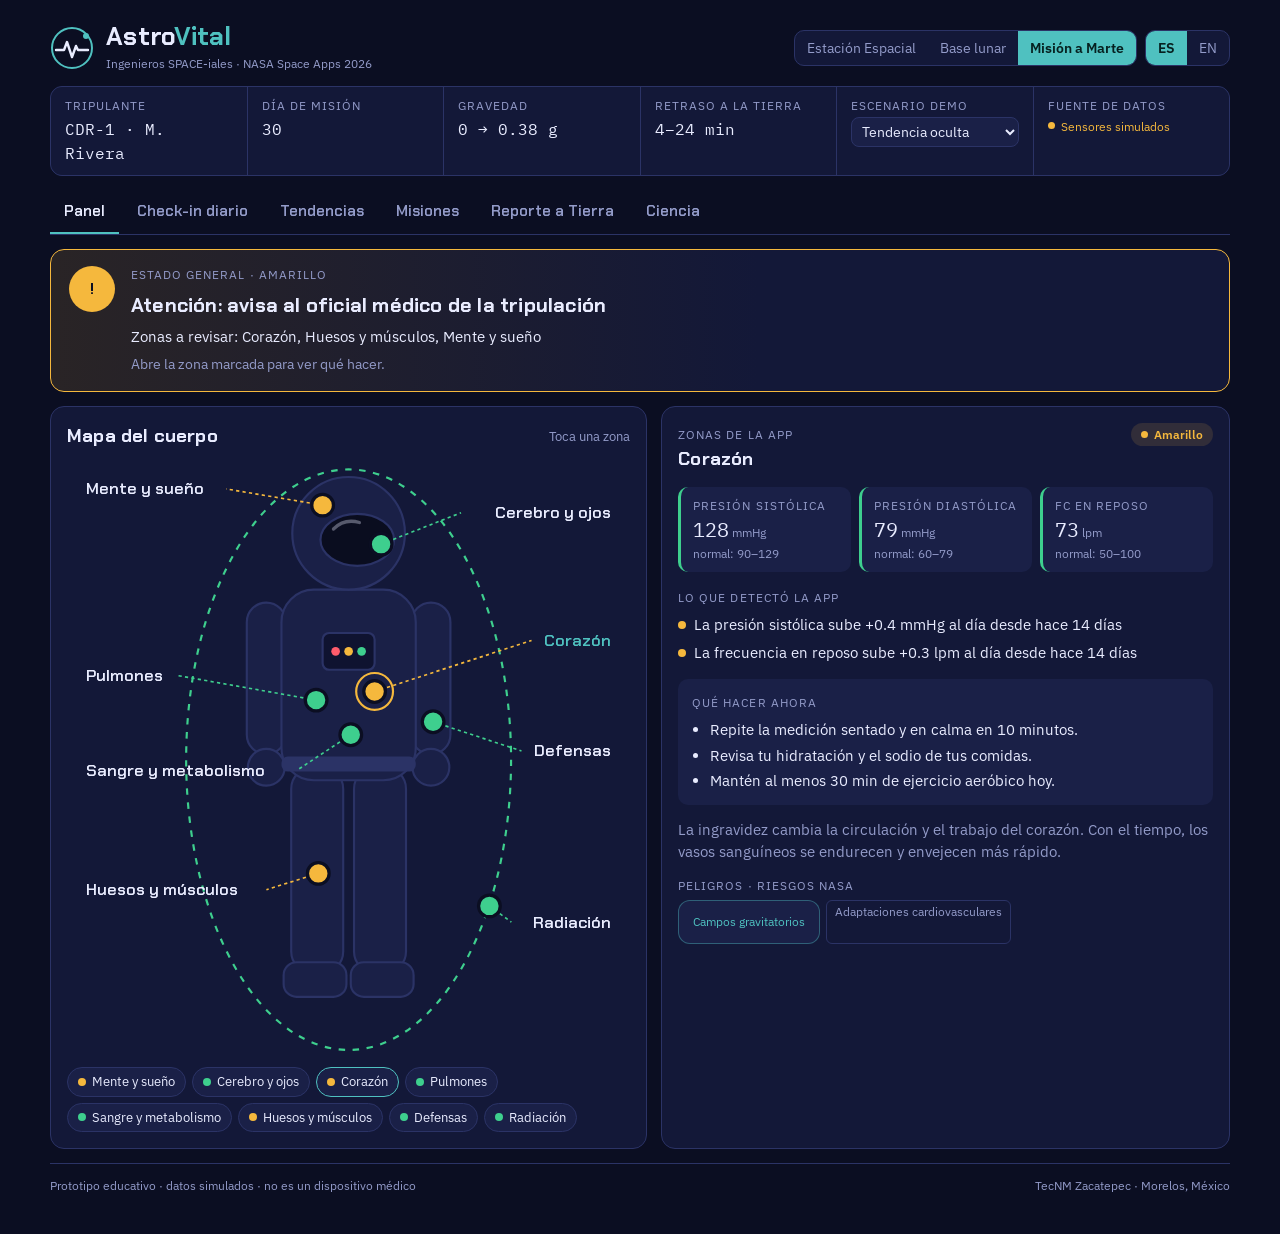
==== index.html @ 61bf7b42 "Add AstroVital app" ====
<!doctype html>
<html lang="es">
<head>
<meta charset="utf-8">
<meta name="viewport" content="width=device-width, initial-scale=1, viewport-fit=cover">
<title>AstroVital</title>
<meta name="claude:viewport-fit-sides" content="cover">
<link rel="preconnect" href="https://fonts.googleapis.com">
<link rel="preconnect" href="https://fonts.gstatic.com" crossorigin>
<link rel="stylesheet" href="https://fonts.googleapis.com/css2?family=Chakra+Petch:wght@500;600;700&family=IBM+Plex+Sans:wght@400;500;600&family=IBM+Plex+Mono:wght@400;500&display=swap">
<style>
/* Layout: a spacecraft crew-tablet console. Summary (triage) first, then body map + zone detail, tabs for deeper views. Single deliberate dark "flight display" theme in the team's navy + teal. */
:root{
  color-scheme: dark;
  --bg:#0b0e22;
  --panel:#131838;
  --panel2:#1a2047;
  --line:#2b3366;
  --fg:#e9ecff;
  --muted:#939bc9;
  --accent:#4fc1c0;
  --accent-ink:#06201f;
  --ok:#3ecf8e;
  --warn:#f5b83d;
  --bad:#ff5c6c;
  --ok-bg:rgba(62,207,142,.12);
  --warn-bg:rgba(245,184,61,.13);
  --bad-bg:rgba(255,92,108,.14);
  --f-display:"Chakra Petch", "Segoe UI", system-ui, sans-serif;
  --f-body:"IBM Plex Sans", "Segoe UI", system-ui, sans-serif;
  --f-mono:"IBM Plex Mono", ui-monospace, "Cascadia Mono", Menlo, monospace;
}
*{box-sizing:border-box}
[hidden]{display:none!important}
html,body{background:var(--bg);color:var(--fg)}
body{font-family:var(--f-body);font-size:15px;line-height:1.5;
  padding-left:max(16px, env(safe-area-inset-left, 0px));
  padding-right:max(16px, env(safe-area-inset-right, 0px));
  padding-block:16px 32px;
  background-image:radial-gradient(1px 1px at 20% 30%, rgba(233,236,255,.35) 50%, transparent 51%),
    radial-gradient(1px 1px at 70% 10%, rgba(233,236,255,.25) 50%, transparent 51%),
    radial-gradient(1px 1px at 85% 60%, rgba(233,236,255,.2) 50%, transparent 51%),
    radial-gradient(1px 1px at 40% 80%, rgba(233,236,255,.2) 50%, transparent 51%);
  background-size:340px 340px;
}
.app{max-width:1180px;margin:0 auto;display:flex;flex-direction:column;gap:14px}
h1,h2,h3{font-family:var(--f-display);text-wrap:balance;margin:0;letter-spacing:.01em}
h2{font-size:1.15rem}
h3{font-size:1rem}
p{margin:0}
button,input,select{font:inherit;color:inherit}
button{cursor:pointer}
:focus-visible{outline:2px solid var(--accent);outline-offset:2px}
.mono{font-family:var(--f-mono);font-variant-numeric:tabular-nums}
.label{font-size:.72rem;text-transform:uppercase;letter-spacing:.09em;color:var(--muted)}

/* top bar */
.top{display:flex;flex-wrap:wrap;align-items:center;justify-content:space-between;gap:12px}
.brand{display:flex;align-items:center;gap:12px;min-width:0}
.brand svg{flex:none}
.brand h1{font-size:1.6rem;line-height:1}
.brand h1 span{color:var(--accent)}
.brand .sub{font-size:.78rem;color:var(--muted);margin-top:4px}
.controls{display:flex;flex-wrap:wrap;gap:8px;align-items:center}
.seg{display:inline-flex;border:1px solid var(--line);border-radius:10px;overflow:hidden;background:var(--panel)}
.seg button{background:none;border:0;padding:7px 12px;font-size:.85rem;color:var(--muted);white-space:nowrap}
.seg button[aria-pressed="true"]{background:var(--accent);color:var(--accent-ink);font-weight:600}

/* status strip */
.strip{display:grid;grid-template-columns:repeat(auto-fit,minmax(150px,1fr));gap:1px;background:var(--line);border:1px solid var(--line);border-radius:12px;overflow:hidden}
.strip > div{background:var(--panel);padding:10px 14px;display:flex;flex-direction:column;gap:2px;min-width:0}
.strip .v{font-family:var(--f-mono);font-size:1rem;font-variant-numeric:tabular-nums}
.strip select{background:var(--panel2);border:1px solid var(--line);border-radius:8px;padding:4px 6px;font-size:.85rem;max-width:100%}
.sim{display:inline-flex;align-items:center;gap:6px;font-size:.78rem;color:var(--warn)}
.sim::before{content:"";width:7px;height:7px;border-radius:50%;background:var(--warn)}

/* tabs */
.tabs{display:flex;gap:4px;overflow-x:auto;border-bottom:1px solid var(--line);scrollbar-width:thin}
.tabs button{background:none;border:0;border-bottom:2px solid transparent;padding:10px 14px;color:var(--muted);font-family:var(--f-display);font-weight:600;font-size:.95rem;white-space:nowrap}
.tabs button[aria-selected="true"]{color:var(--fg);border-bottom-color:var(--accent)}

/* cards */
.card{background:var(--panel);border:1px solid var(--line);border-radius:14px;padding:16px;min-width:0}
.grid2{display:grid;grid-template-columns:minmax(0,1.05fr) minmax(0,1fr);gap:14px}
@media (max-width:880px){.grid2{grid-template-columns:minmax(0,1fr)}}

/* triage */
.triage{display:flex;gap:16px;align-items:flex-start;border-radius:14px;padding:16px 18px;border:1px solid var(--line);background:var(--panel)}
.triage[data-l="0"]{border-color:var(--ok);background:linear-gradient(90deg,var(--ok-bg),var(--panel) 60%)}
.triage[data-l="1"]{border-color:var(--warn);background:linear-gradient(90deg,var(--warn-bg),var(--panel) 60%)}
.triage[data-l="2"]{border-color:var(--bad);background:linear-gradient(90deg,var(--bad-bg),var(--panel) 60%)}
.lamp{flex:none;width:46px;height:46px;border-radius:50%;display:grid;place-items:center;font-family:var(--f-display);font-weight:700;color:var(--bg)}
.lamp[data-l="0"]{background:var(--ok)}
.lamp[data-l="1"]{background:var(--warn)}
.lamp[data-l="2"]{background:var(--bad);animation:pulse 1.6s ease-in-out infinite}
@keyframes pulse{50%{box-shadow:0 0 0 10px rgba(255,92,108,0)}0%{box-shadow:0 0 0 0 rgba(255,92,108,.55)}}
.triage h2{font-size:1.25rem}
.triage .body{display:flex;flex-direction:column;gap:6px;min-width:0}
.triage .delay{font-size:.88rem;color:var(--muted)}
.triage ol{margin:4px 0 0;padding-left:20px;display:flex;flex-direction:column;gap:2px}

/* status pills */
.pill{display:inline-flex;align-items:center;gap:6px;padding:2px 10px;border-radius:999px;font-size:.78rem;font-weight:600;white-space:nowrap}
.pill::before{content:"";width:7px;height:7px;border-radius:50%;background:currentColor}
.pill[data-l="0"]{color:var(--ok);background:var(--ok-bg)}
.pill[data-l="1"]{color:var(--warn);background:var(--warn-bg)}
.pill[data-l="2"]{color:var(--bad);background:var(--bad-bg)}

/* body map */
.bodymap svg{width:100%;height:auto;display:block;max-width:100%}
.fig{fill:var(--panel2);stroke:var(--line);stroke-width:2}
.visor{fill:#0a0d1f;stroke:var(--line);stroke-width:2}
.hot{cursor:pointer}
.hot .dot{stroke:var(--bg);stroke-width:3}
.hot .ring{fill:none;stroke-width:2;opacity:0}
.hot.sel .ring{opacity:1}
.hot .lead{stroke-width:1.5;stroke-dasharray:3 3}
.hot text{font-family:var(--f-display);font-size:15px;font-weight:600;fill:var(--fg)}
.hot:hover text,.hot.sel text{fill:var(--accent)}
.hot:focus{outline:none}
.hot:focus-visible .ring{opacity:1}
.aura{fill:none;stroke-width:2;stroke-dasharray:6 7}
.zone-chips{display:flex;flex-wrap:wrap;gap:6px;margin-top:10px}
.zone-chips button{display:inline-flex;align-items:center;gap:6px;background:var(--panel2);border:1px solid var(--line);border-radius:999px;padding:4px 10px;font-size:.8rem}
.zone-chips button[aria-pressed="true"]{border-color:var(--accent)}
.zone-chips i{width:8px;height:8px;border-radius:50%;display:inline-block}

/* zone detail */
.zd{display:flex;flex-direction:column;gap:14px}
.zd-head{display:flex;justify-content:space-between;gap:10px;align-items:flex-start;flex-wrap:wrap}
.vals{display:grid;grid-template-columns:repeat(auto-fit,minmax(130px,1fr));gap:8px}
.val{background:var(--panel2);border-radius:10px;padding:10px 12px;border-left:3px solid var(--line);min-width:0}
.val[data-l="0"]{border-left-color:var(--ok)}
.val[data-l="1"]{border-left-color:var(--warn)}
.val[data-l="2"]{border-left-color:var(--bad)}
.val .n{font-family:var(--f-mono);font-size:1.25rem;font-variant-numeric:tabular-nums}
.val .u{font-size:.75rem;color:var(--muted);margin-left:3px}
.val .r{font-size:.72rem;color:var(--muted)}
.findings{list-style:none;margin:0;padding:0;display:flex;flex-direction:column;gap:6px}
.findings li{display:flex;gap:8px;align-items:flex-start;font-size:.92rem}
.findings li b{flex:none;width:8px;height:8px;border-radius:50%;margin-top:7px}
.do{background:var(--panel2);border-radius:10px;padding:12px 14px}
.do ul{margin:6px 0 0;padding-left:18px;display:flex;flex-direction:column;gap:3px}
.meta{display:flex;flex-wrap:wrap;gap:6px}
.tag{font-size:.75rem;border:1px solid var(--line);border-radius:6px;padding:2px 8px;color:var(--muted)}
.tag.hz{color:var(--accent);border-color:rgba(79,193,192,.4)}
.why{color:var(--muted);font-size:.92rem}

/* check-in */
form.ci{display:flex;flex-direction:column;gap:16px}
.fgrid{display:grid;grid-template-columns:repeat(auto-fit,minmax(170px,1fr));gap:12px}
.field{display:flex;flex-direction:column;gap:4px;min-width:0}
.field label{font-size:.82rem;color:var(--muted)}
.field input{background:var(--panel2);border:1px solid var(--line);border-radius:8px;padding:9px 10px;font-family:var(--f-mono);font-size:1rem;width:100%}
.field .hint{font-size:.72rem;color:var(--muted)}
.moods{display:flex;gap:6px;flex-wrap:wrap}
.moods button{background:var(--panel2);border:1px solid var(--line);border-radius:10px;padding:6px 10px;font-size:1.3rem;line-height:1}
.moods button[aria-pressed="true"]{border-color:var(--accent);background:rgba(79,193,192,.18)}
.checks{display:flex;flex-wrap:wrap;gap:8px}
.checks label{display:inline-flex;align-items:center;gap:6px;background:var(--panel2);border:1px solid var(--line);border-radius:8px;padding:6px 10px;font-size:.88rem;cursor:pointer}
.row{display:flex;flex-wrap:wrap;gap:10px;align-items:center}
.btn{border-radius:10px;padding:10px 16px;font-weight:600;border:1px solid var(--line);background:var(--panel2)}
.btn.primary{background:var(--accent);color:var(--accent-ink);border-color:var(--accent)}
.btn.small{padding:6px 12px;font-size:.85rem}
.err{color:var(--bad);font-size:.85rem}

/* trends */
.spark-grid{display:grid;grid-template-columns:repeat(auto-fit,minmax(170px,1fr));gap:10px}
.spark{background:var(--panel2);border:1px solid var(--line);border-radius:12px;padding:10px 12px;text-align:left;display:flex;flex-direction:column;gap:4px;min-width:0}
.spark[aria-pressed="true"]{border-color:var(--accent)}
.spark .top2{display:flex;justify-content:space-between;align-items:baseline;gap:6px}
.spark .n{font-family:var(--f-mono);font-size:1.1rem}
.spark svg{width:100%;height:38px;display:block}
.spark .tr{font-size:.75rem;color:var(--muted)}
.chartwrap{overflow-x:auto}
.chartwrap svg{width:100%;min-width:520px;height:auto;display:block}
.alerts{list-style:none;padding:0;margin:0;display:flex;flex-direction:column;gap:8px}
.alerts li{background:var(--panel2);border-radius:10px;padding:10px 12px;border-left:3px solid var(--warn);font-size:.92rem}
.alerts li[data-l="2"]{border-left-color:var(--bad)}

/* missions */
.stats{display:grid;grid-template-columns:repeat(auto-fit,minmax(150px,1fr));gap:10px}
.stat{background:var(--panel2);border-radius:12px;padding:12px 14px}
.stat .n{font-family:var(--f-display);font-size:1.8rem;font-weight:700;color:var(--accent)}
.tasks{list-style:none;padding:0;margin:0;display:flex;flex-direction:column;gap:8px}
.tasks li{display:flex;gap:12px;align-items:center;background:var(--panel2);border-radius:10px;padding:10px 12px}
.tasks .chk{flex:none;width:26px;height:26px;border-radius:7px;border:2px solid var(--line);display:grid;place-items:center;background:none;color:var(--accent-ink);font-weight:700}
.tasks .chk[aria-pressed="true"]{background:var(--accent);border-color:var(--accent)}
.tasks .auto{font-size:.72rem;color:var(--muted)}
.tasks .pts{margin-left:auto;font-family:var(--f-mono);color:var(--accent);font-size:.85rem;white-space:nowrap}
.tasks .txt{min-width:0}
.badges{display:grid;grid-template-columns:repeat(auto-fit,minmax(150px,1fr));gap:10px}
.badge{border:1px solid var(--line);border-radius:12px;padding:12px;display:flex;flex-direction:column;gap:4px;opacity:.45}
.badge.on{opacity:1;border-color:var(--accent);background:rgba(79,193,192,.08)}
.badge .ic{font-family:var(--f-display);font-weight:700;font-size:1.1rem;color:var(--accent)}

/* report */
pre.report{background:var(--panel2);border:1px solid var(--line);border-radius:12px;padding:14px;white-space:pre-wrap;word-break:break-word;font-family:var(--f-mono);font-size:.85rem;line-height:1.55;margin:0;max-height:560px;overflow:auto}

/* science */
.hz-grid{display:grid;grid-template-columns:repeat(auto-fit,minmax(200px,1fr));gap:10px}
.hz{background:var(--panel2);border-radius:12px;padding:12px 14px;display:flex;flex-direction:column;gap:6px}
.hz h3{color:var(--accent)}
.refs{margin:0;padding-left:20px;display:flex;flex-direction:column;gap:6px;font-size:.9rem}
.refs a{color:var(--accent)}
.facts{display:grid;grid-template-columns:repeat(auto-fit,minmax(220px,1fr));gap:10px}
.fact{border:1px solid var(--line);border-radius:12px;padding:12px 14px}
.fact .n{font-family:var(--f-display);font-size:1.5rem;font-weight:700;color:var(--accent)}

.stack{display:flex;flex-direction:column;gap:14px}
.note{font-size:.8rem;color:var(--muted)}
footer{font-size:.78rem;color:var(--muted);border-top:1px solid var(--line);padding-top:12px;display:flex;flex-wrap:wrap;justify-content:space-between;gap:8px}
.toast{position:fixed;left:50%;transform:translateX(-50%);bottom:calc(20px + env(safe-area-inset-bottom, 0px));background:var(--accent);color:var(--accent-ink);font-weight:600;padding:10px 18px;border-radius:10px;box-shadow:0 8px 30px rgba(0,0,0,.4);z-index:20}
@media (prefers-reduced-motion: reduce){.lamp[data-l="2"]{animation:none}}
@media (max-width:520px){.brand h1{font-size:1.35rem}.triage{flex-direction:column}}
</style>

</head>
<body>
<div class="app">
  <header class="top">
    <div class="brand">
      <svg width="44" height="44" viewBox="0 0 44 44" aria-hidden="true">
        <circle cx="22" cy="22" r="20" fill="none" stroke="#4fc1c0" stroke-width="2"/>
        <path d="M6 24h8l3-8 5 15 4-11 2 4h10" fill="none" stroke="#e9ecff" stroke-width="2.4" stroke-linecap="round" stroke-linejoin="round"/>
        <circle cx="36" cy="10" r="3" fill="#4fc1c0"/>
      </svg>
      <div>
        <h1>Astro<span>Vital</span></h1>
        <div class="sub">Ingenieros SPACE-iales · NASA Space Apps 2026</div>
      </div>
    </div>
    <div class="controls">
      <div class="seg" role="group" aria-label="Mission" id="missionSeg"></div>
      <div class="seg" role="group" aria-label="Language" id="langSeg">
        <button type="button" data-lang="es">ES</button>
        <button type="button" data-lang="en">EN</button>
      </div>
    </div>
  </header>

  <section class="strip" aria-label="Mission status">
    <div><span class="label" data-i18n="crew"></span><span class="v">CDR-1 · M. Rivera</span></div>
    <div><span class="label" data-i18n="missionDay"></span><span class="v" id="sDay"></span></div>
    <div><span class="label" data-i18n="gravity"></span><span class="v" id="sGrav"></span></div>
    <div><span class="label" data-i18n="delay"></span><span class="v" id="sDelay"></span></div>
    <div><span class="label" data-i18n="scenario"></span>
      <select id="scenario" aria-label="Scenario"></select>
    </div>
    <div><span class="label" data-i18n="source"></span><span class="sim" data-i18n="simulated"></span></div>
  </section>

  <nav class="tabs" role="tablist" id="tabs"></nav>

  <main>
    <!-- PANEL -->
    <section id="v-panel" class="stack" role="tabpanel">
      <div class="triage" id="triage"></div>
      <div class="grid2">
        <div class="card bodymap">
          <div class="row" style="justify-content:space-between">
            <h2 data-i18n="bodyTitle"></h2>
            <span class="note" data-i18n="tapZone"></span>
          </div>
          <svg viewBox="0 0 520 560" role="img" aria-labelledby="figTitle" id="figure">
            <title id="figTitle">Astronaut body map</title>
            <ellipse class="aura" id="aura" cx="260" cy="285" rx="150" ry="268"/>
            <!-- figure -->
            <rect class="fig" x="166" y="140" width="36" height="140" rx="18"/>
            <rect class="fig" x="318" y="140" width="36" height="140" rx="18"/>
            <circle class="fig" cx="184" cy="292" r="17"/>
            <circle class="fig" cx="336" cy="292" r="17"/>
            <rect class="fig" x="207" y="292" width="48" height="190" rx="20"/>
            <rect class="fig" x="265" y="292" width="48" height="190" rx="20"/>
            <rect class="fig" x="200" y="472" width="58" height="32" rx="12"/>
            <rect class="fig" x="262" y="472" width="58" height="32" rx="12"/>
            <rect class="fig" x="198" y="128" width="124" height="176" rx="30"/>
            <rect x="236" y="168" width="48" height="34" rx="6" fill="#0f1330" stroke="#2b3366" stroke-width="2"/>
            <circle cx="248" cy="185" r="4" fill="#ff5c6c"/><circle cx="260" cy="185" r="4" fill="#f5b83d"/><circle cx="272" cy="185" r="4" fill="#3ecf8e"/>
            <rect x="198" y="282" width="124" height="14" rx="6" fill="#2b3366"/>
            <circle class="fig" cx="260" cy="76" r="52"/>
            <ellipse class="visor" cx="268" cy="82" rx="34" ry="24"/>
            <path d="M246 72 q10 -10 24 -6" stroke="rgba(233,236,255,.35)" stroke-width="3" fill="none" stroke-linecap="round"/>
            <g id="hots"></g>
          </svg>
          <div class="zone-chips" id="chips"></div>
        </div>
        <div class="card zd" id="zone"></div>
      </div>
    </section>

    <!-- CHECK-IN -->
    <section id="v-checkin" class="card stack" role="tabpanel" hidden>
      <div>
        <h2 data-i18n="ciTitle"></h2>
        <p class="note" data-i18n="ciSub" style="margin-top:4px"></p>
      </div>
      <form class="ci" id="ciForm" novalidate>
        <div class="row">
          <button type="button" class="btn small" id="syncBtn" data-i18n="sync"></button>
          <span class="note" data-i18n="syncNote"></span>
        </div>
        <div class="fgrid">
          <div class="field"><label for="f-sleep" data-i18n="fSleep"></label><input id="f-sleep" type="number" step="0.1" min="0" max="16" inputmode="decimal"><span class="hint">h</span></div>
          <div class="field"><label for="f-sys" data-i18n="fSys"></label><input id="f-sys" type="number" min="60" max="250" inputmode="numeric"><span class="hint">mmHg</span></div>
          <div class="field"><label for="f-dia" data-i18n="fDia"></label><input id="f-dia" type="number" min="30" max="160" inputmode="numeric"><span class="hint">mmHg</span></div>
          <div class="field"><label for="f-hr" data-i18n="fHr"></label><input id="f-hr" type="number" min="25" max="220" inputmode="numeric"><span class="hint" data-i18n="bpm"></span></div>
          <div class="field"><label for="f-glu" data-i18n="fGlu"></label><input id="f-glu" type="number" min="20" max="600" inputmode="numeric"><span class="hint">mg/dL</span></div>
          <div class="field"><label for="f-temp" data-i18n="fTemp"></label><input id="f-temp" type="number" step="0.1" min="33" max="43" inputmode="decimal"><span class="hint">°C</span></div>
          <div class="field"><label for="f-spo2" data-i18n="fSpo2"></label><input id="f-spo2" type="number" min="50" max="100" inputmode="numeric"><span class="hint">%</span></div>
          <div class="field"><label for="f-ex" data-i18n="fEx"></label><input id="f-ex" type="number" min="0" max="400" inputmode="numeric"><span class="hint">min</span></div>
        </div>
        <div class="field">
          <span class="label" data-i18n="fMood"></span>
          <div class="moods" id="moods"></div>
        </div>
        <div class="field">
          <span class="label" data-i18n="fSym"></span>
          <div class="checks" id="syms"></div>
        </div>
        <div class="row">
          <button type="submit" class="btn primary" data-i18n="save"></button>
          <span class="err" id="ciErr" role="alert"></span>
        </div>
      </form>
    </section>

    <!-- TRENDS -->
    <section id="v-trends" class="stack" role="tabpanel" hidden>
      <div class="card stack">
        <div>
          <h2 data-i18n="trTitle"></h2>
          <p class="note" data-i18n="trSub" style="margin-top:4px"></p>
        </div>
        <ul class="alerts" id="trAlerts"></ul>
      </div>
      <div class="spark-grid" id="sparks"></div>
      <div class="card stack">
        <div class="row" style="justify-content:space-between">
          <h3 id="chartTitle"></h3>
          <span class="note" data-i18n="band"></span>
        </div>
        <div class="chartwrap"><svg id="chart" viewBox="0 0 760 300" role="img" aria-label="Trend chart"></svg></div>
      </div>
    </section>

    <!-- MISSIONS -->
    <section id="v-missions" class="stack" role="tabpanel" hidden>
      <div class="stats" id="gStats"></div>
      <div class="card stack">
        <h2 data-i18n="todayMissions"></h2>
        <ul class="tasks" id="tasks"></ul>
      </div>
      <div class="card stack">
        <h2 data-i18n="badgesTitle"></h2>
        <div class="badges" id="badges"></div>
      </div>
    </section>

    <!-- REPORT -->
    <section id="v-report" class="card stack" role="tabpanel" hidden>
      <div class="row" style="justify-content:space-between">
        <div>
          <h2 data-i18n="repTitle"></h2>
          <p class="note" data-i18n="repSub" style="margin-top:4px"></p>
        </div>
        <button type="button" class="btn primary small" id="copyBtn" data-i18n="copy"></button>
      </div>
      <pre class="report" id="report" tabindex="0"></pre>
    </section>

    <!-- SCIENCE -->
    <section id="v-science" class="stack" role="tabpanel" hidden>
      <div class="card stack">
        <h2 data-i18n="sciTitle"></h2>
        <p class="why" data-i18n="sciSub"></p>
        <div class="hz-grid" id="hzGrid"></div>
      </div>
      <div class="card stack">
        <h2 data-i18n="factsTitle"></h2>
        <div class="facts" id="facts"></div>
      </div>
      <div class="card stack">
        <h2 data-i18n="refsTitle"></h2>
        <ol class="refs" id="refs"></ol>
        <p class="note" data-i18n="disclaimer"></p>
      </div>
    </section>
  </main>

  <footer>
    <span data-i18n="footer"></span>
    <span>TecNM Zacatepec · Morelos, México</span>
  </footer>
</div>
<div class="toast" id="toast" hidden></div>

<script>
(function(){
"use strict";

/* ---------- i18n ---------- */
const T = {
  crew:{es:"Tripulante",en:"Crew member"},
  missionDay:{es:"Día de misión",en:"Mission day"},
  gravity:{es:"Gravedad",en:"Gravity"},
  delay:{es:"Retraso a la Tierra",en:"Delay to Earth"},
  scenario:{es:"Escenario demo",en:"Demo scenario"},
  source:{es:"Fuente de datos",en:"Data source"},
  simulated:{es:"Sensores simulados",en:"Simulated sensors"},
  tPanel:{es:"Panel",en:"Overview"},
  tCheckin:{es:"Check-in diario",en:"Daily check-in"},
  tTrends:{es:"Tendencias",en:"Trends"},
  tMissions:{es:"Misiones",en:"Missions"},
  tReport:{es:"Reporte a Tierra",en:"Earth report"},
  tScience:{es:"Ciencia",en:"Science"},
  bodyTitle:{es:"Mapa del cuerpo",en:"Body map"},
  tapZone:{es:"Toca una zona",en:"Tap a zone"},
  ciTitle:{es:"Check-in diario (1 minuto)",en:"Daily check-in (1 minute)"},
  ciSub:{es:"Las mediciones siguen el conjunto fijo de las Medidas Estándar de la NASA: siempre las mismas, cada día, para poder comparar.",en:"Measurements follow a fixed set, like NASA's Standard Measures: the same ones every day so they can be compared."},
  sync:{es:"Sincronizar pulsera (simulada)",en:"Sync wearable (simulated)"},
  syncNote:{es:"Llena los datos de sensores como lo haría una pulsera tipo ARCHeR.",en:"Fills sensor data the way an ARCHeR-style wristband would."},
  fSleep:{es:"Horas de sueño",en:"Hours of sleep"},
  fSys:{es:"Presión sistólica",en:"Systolic pressure"},
  fDia:{es:"Presión diastólica",en:"Diastolic pressure"},
  fHr:{es:"Frecuencia cardiaca en reposo",en:"Resting heart rate"},
  fGlu:{es:"Glucosa en sangre",en:"Blood glucose"},
  fTemp:{es:"Temperatura corporal",en:"Body temperature"},
  fSpo2:{es:"Oxígeno en sangre (SpO₂)",en:"Blood oxygen (SpO₂)"},
  fEx:{es:"Ejercicio de hoy",en:"Exercise today"},
  fMood:{es:"¿Cómo te sientes hoy?",en:"How do you feel today?"},
  fSym:{es:"Síntomas (marca los que tengas)",en:"Symptoms (check any you have)"},
  bpm:{es:"lpm",en:"bpm"},
  save:{es:"Guardar y evaluar",en:"Save and assess"},
  saved:{es:"Check-in guardado y evaluado",en:"Check-in saved and assessed"},
  missing:{es:"Completa todos los campos y elige cómo te sientes.",en:"Fill in every field and choose how you feel."},
  outOfRange:{es:"Revisa este valor, está fuera de lo posible: ",en:"Check this value, it is outside the possible range: "},
  trTitle:{es:"Alertas tempranas",en:"Early warnings"},
  trSub:{es:"La app busca cambios lentos en los últimos 7 a 14 días, antes de que un valor salga de rango.",en:"The app looks for slow changes over the last 7–14 days, before a value leaves its range."},
  noTrends:{es:"Sin tendencias preocupantes en este momento.",en:"No concerning trends right now."},
  band:{es:"Franja = rango normal",en:"Band = normal range"},
  todayMissions:{es:"Misiones de salud de hoy",en:"Today's health missions"},
  badgesTitle:{es:"Insignias",en:"Badges"},
  points:{es:"Puntos",en:"Points"},
  streak:{es:"Racha de check-ins",en:"Check-in streak"},
  days:{es:"días",en:"days"},
  greenZones:{es:"Zonas en verde",en:"Zones in green"},
  level:{es:"Nivel",en:"Level"},
  auto:{es:"Se completa con tus datos",en:"Completes from your data"},
  repTitle:{es:"Reporte para cirujanos de vuelo",en:"Flight surgeon report"},
  repSub:{es:"Listo para enviar. Resume el estado, los hallazgos y lo que ya se hizo a bordo.",en:"Ready to send. Summarizes status, findings and what was already done on board."},
  copy:{es:"Copiar reporte",en:"Copy report"},
  copied:{es:"Reporte copiado",en:"Report copied"},
  copyFail:{es:"Selecciona el texto y cópialo manualmente",en:"Select the text and copy it manually"},
  sciTitle:{es:"Los 5 peligros de la NASA y cómo los vigila la app",en:"NASA's 5 hazards and how the app watches them"},
  sciSub:{es:"El Programa de Investigación Humana (HRP) de la NASA agrupa todos los riesgos del vuelo espacial en cinco peligros. Cada zona del cuerpo de la app está conectada a uno o más de ellos.",en:"NASA's Human Research Program (HRP) groups every spaceflight risk into five hazards. Each body zone in the app connects to one or more of them."},
  factsTitle:{es:"Datos que usa la app",en:"Data the app uses"},
  refsTitle:{es:"Referencias",en:"References"},
  disclaimer:{es:"Prototipo para un hackatón. Los datos son simulados y los rangos vienen de guías clínicas generales para adultos; no es un dispositivo médico.",en:"Hackathon prototype. Data is simulated and ranges come from general adult clinical guidelines; this is not a medical device."},
  footer:{es:"Prototipo educativo · datos simulados · no es un dispositivo médico",en:"Educational prototype · simulated data · not a medical device"},
  hazardsLbl:{es:"Peligros",en:"Hazards"},
  risksLbl:{es:"Riesgos NASA",en:"NASA risks"},
  whatToDo:{es:"Qué hacer ahora",en:"What to do now"},
  findingsLbl:{es:"Lo que detectó la app",en:"What the app found"},
  allGood:{es:"Todo dentro de rango y sin tendencias raras.",en:"Everything in range with no unusual trends."},
  watch:{es:"Vigila",en:"Watch"},
  normal:{es:"normal",en:"normal"},
  last14:{es:"últimos 14 días",en:"last 14 days"},
  perDay:{es:"/día",en:"/day"},
  zonesLbl:{es:"Zonas de la app",en:"App zones"}
};
const L3 = [
  {es:"Verde",en:"Green"},{es:"Amarillo",en:"Yellow"},{es:"Rojo",en:"Red"}
];

/* ---------- state ---------- */
const S = {lang:"es", mission:"mars", scenario:"hidden", tab:"panel", zone:"heart", chart:"sys", days:[], done:{}, mood:null};
function load(){
  try{
    const raw = localStorage.getItem("astrovital-v1");
    if(raw){ const o = JSON.parse(raw); ["lang","mission","scenario","done"].forEach(k=>{ if(o[k]!==undefined) S[k]=o[k]; }); }
  }catch(e){}
}
function save(){
  try{ localStorage.setItem("astrovital-v1", JSON.stringify({lang:S.lang,mission:S.mission,scenario:S.scenario,done:S.done})); }catch(e){}
}
const tr = o => (o && typeof o === "object") ? (o[S.lang] ?? o.es) : o;
const t = k => tr(T[k]) || k;
const $ = id => document.getElementById(id);
const esc = s => String(s).replace(/[&<>"]/g, c=>({"&":"&amp;","<":"&lt;",">":"&gt;",'"':"&quot;"}[c]));

/* ---------- missions ---------- */
const MISSIONS = {
  iss:{name:{es:"Estación Espacial",en:"Space Station"}, grav:"≈0 g", dose:0.5, delay:{es:"< 1 s",en:"< 1 s"}, delayMin:0, projDays:180, projDose:90,
       comm:{es:"Los cirujanos de vuelo responden casi en tiempo real.",en:"Flight surgeons can answer almost in real time."}},
  moon:{name:{es:"Base lunar",en:"Lunar base"}, grav:"0.17 g", dose:1.37, delay:{es:"≈ 1.3 s",en:"≈ 1.3 s"}, delayMin:0.02, projDays:180, projDose:247,
       comm:{es:"Retraso de unos 1.3 s por tramo: la consulta con la Tierra es casi inmediata.",en:"About 1.3 s per leg: consulting Earth is nearly immediate."}},
  mars:{name:{es:"Misión a Marte",en:"Mars mission"}, grav:"0 → 0.38 g", dose:1.84, delay:{es:"4–24 min",en:"4–24 min"}, delayMin:12, projDays:900, projDose:1008,
       comm:{es:"Cada mensaje tarda entre 4 y 24 minutos en llegar. Hoy, una pregunta y su respuesta tardan unos 24 min: sigue los pasos de autonomía mientras tanto.",en:"Each message takes 4–24 minutes to arrive. Today a question and its answer take about 24 min: follow the autonomy steps meanwhile."}}
};
const CAREER_LIMIT = 600; // mSv, NASA career standard

/* ---------- indicators ---------- */
const IND = {
  sleep:{n:{es:"Sueño",en:"Sleep"}, u:"h", band:[7,9], dec:1, ev:v=> v>=7?0 : v>=6?1 : 2, lo:3, hi:10},
  mood:{n:{es:"Ánimo",en:"Mood"}, u:"/5", band:[4,5], dec:0, ev:v=> v>=4?0 : v>=3?1 : 2, lo:1, hi:5},
  sys:{n:{es:"Presión sistólica",en:"Systolic BP"}, u:"mmHg", band:[90,129], dec:0, ev:v=> (v>=140||v<85)?2 : (v>=130||v<90)?1 : 0, lo:80, hi:170},
  dia:{n:{es:"Presión diastólica",en:"Diastolic BP"}, u:"mmHg", band:[60,79], dec:0, ev:v=> (v>=90||v<50)?2 : (v>=80||v<60)?1 : 0, lo:45, hi:110},
  hr:{n:{es:"FC en reposo",en:"Resting HR"}, u:{es:"lpm",en:"bpm"}, band:[50,100], dec:0, ev:v=> (v>120||v<40)?2 : (v>100||v<50)?1 : 0, lo:40, hi:130},
  glu:{n:{es:"Glucosa",en:"Glucose"}, u:"mg/dL", band:[70,99], dec:0, ev:v=> (v>=126||v<54)?2 : (v>=100||v<70)?1 : 0, lo:50, hi:160},
  temp:{n:{es:"Temperatura",en:"Temperature"}, u:"°C", band:[36.1,37.4], dec:1, ev:v=> (v>=38||v<35.5)?2 : (v>=37.5||v<36.1)?1 : 0, lo:35.5, hi:39},
  spo2:{n:{es:"Oxígeno (SpO₂)",en:"Oxygen (SpO₂)"}, u:"%", band:[95,100], dec:0, ev:v=> v<92?2 : v<95?1 : 0, lo:85, hi:100},
  ex:{n:{es:"Ejercicio",en:"Exercise"}, u:"min", band:[90,150], dec:0, ev:v=> v>=90?0 : v>=45?1 : 2, lo:0, hi:160}
};
const CHART_KEYS = ["sys","hr","sleep","mood","glu","temp","spo2","ex"];
const SYMS = {
  head:{es:"Dolor de cabeza",en:"Headache"},
  vision:{es:"Visión borrosa",en:"Blurred vision"},
  dizzy:{es:"Mareo",en:"Dizziness"},
  nausea:{es:"Náuseas",en:"Nausea"},
  rash:{es:"Erupción en la piel",en:"Skin rash"},
  chest:{es:"Dolor de pecho",en:"Chest pain"}
};
const fmt = (k,v) => v==null ? "–" : Number(v).toFixed(IND[k].dec);
const unit = k => tr(IND[k].u);

/* ---------- simulated data ---------- */
function rng(seed){ return function(){ seed|=0; seed=seed+0x6D2B79F5|0; let x=Math.imul(seed^seed>>>15,1|seed); x=x+Math.imul(x^x>>>7,61|x)^x; return ((x^x>>>14)>>>0)/4294967296; }; }
function genDays(scenario){
  const r = rng(scenario==="steady"?7:scenario==="hidden"?42:99);
  const n = (s)=> (r()+r()+r()-1.5)*s*1.15;
  const out = [];
  const N = 30;
  for(let d=1; d<=N; d++){
    const p = d/N, late = Math.max(0,(d-20)/10);
    const drift = scenario==="steady" ? 0 : 1;
    let rec = {
      day:d,
      sleep: +((scenario==="steady"?7.8:7.6) - 1.3*late*drift + n(0.35)).toFixed(1),
      mood: Math.max(1,Math.min(5, Math.round(4.4 - 1.4*late*drift + n(0.35)))),
      sys: Math.round(113 + 15*p*drift + n(3)),
      dia: Math.round(72 + 6*p*drift + n(2)),
      hr: Math.round(62 + 11*p*drift + n(2)),
      glu: Math.round(88 + 5*p*drift + n(4)),
      temp: +(36.6 + n(0.15)).toFixed(1),
      spo2: Math.min(100, Math.round(98 + n(0.7))),
      ex: Math.max(0, Math.round(108 - 58*late*drift + n(8))),
      sym:{}, solar:false, src:"sim"
    };
    if(scenario==="emergency" && d===N){
      Object.assign(rec,{sys:154,dia:97,hr:114,temp:38.4,spo2:91,sleep:4.6,mood:2,glu:131,sym:{head:true,vision:true,nausea:true},solar:true});
    }
    out.push(rec);
  }
  return out;
}

/* ---------- analysis helpers ---------- */
const last = () => S.days[S.days.length-1];
const series = (k,n) => S.days.slice(-n).map(d=>d[k]);
const avg = a => a.reduce((s,x)=>s+x,0)/a.length;
function slope(a){ const n=a.length; if(n<3) return 0; const xm=(n-1)/2, ym=avg(a); let num=0,den=0; a.forEach((y,i)=>{num+=(i-xm)*(y-ym); den+=(i-xm)*(i-xm);}); return num/den; }
function cumDose(){ const m=MISSIONS[S.mission]; return S.days.reduce((s,d)=>s+m.dose+(d.solar?45:0),0); }
function boneLoss(){ // illustrative: up to 1.5%/month without countermeasures (CSA); exercise reduces it up to 70%
  return S.days.reduce((s,d)=> s + (1.5/30)*(1 - 0.7*Math.min(d.ex,120)/120), 0);
}
const L = (es,en) => S.lang==="en"?en:es;
const sgn = v => (v>0?"+":"")+v.toFixed(1);

/* ---------- zones ---------- */
const HZ = {
  rad:{es:"Radiación espacial",en:"Space radiation"},
  iso:{es:"Aislamiento y confinamiento",en:"Isolation and confinement"},
  dist:{es:"Distancia a la Tierra",en:"Distance from Earth"},
  grav:{es:"Campos gravitatorios",en:"Gravity fields"},
  env:{es:"Entornos hostiles/cerrados",en:"Hostile/closed environments"}
};
const ZONES = [
  {id:"mind", n:{es:"Mente y sueño",en:"Mind & sleep"}, hz:["iso","dist"], inds:["sleep","mood"],
   risks:{es:["Cambios de conducta y trastornos psiquiátricos","Sueño insuficiente y horarios irregulares"],en:["Behavioral conditions and psychiatric disorders","Sleep loss and circadian misalignment"]},
   why:{es:"El encierro, el aislamiento y la distancia a la Tierra afectan el ánimo y el sueño. Dormir poco varios días seguidos baja la concentración en tareas críticas.",en:"Confinement, isolation and distance from Earth affect mood and sleep. Several short nights in a row reduce focus on critical tasks."},
   act:[{es:["Mantén tu horario de sueño fijo.","Haz tu check-in mañana a la misma hora."],en:["Keep a fixed sleep schedule.","Do tomorrow's check-in at the same time."]},
        {es:["Apaga pantallas 30 min antes de dormir y usa la iluminación de noche del módulo.","Pasa 10 min en el huerto a bordo: cuidar plantas reduce la sensación de encierro (estudio de jardinería espacial).","Agenda una llamada privada con tu familia."],en:["Turn off screens 30 min before sleep and use the module's night lighting.","Spend 10 min at the on-board garden: tending plants eases the feeling of confinement (space gardening study).","Schedule a private call with family."]},
        {es:["Habla hoy con el oficial médico de la tripulación.","Solicita una sesión privada con el equipo de apoyo psicológico en la Tierra.","Reduce tareas críticas hasta recuperar el sueño."],en:["Talk to the Crew Medical Officer today.","Request a private session with the behavioral-health team on Earth.","Reduce critical tasks until sleep recovers."]}]},
  {id:"brain", n:{es:"Cerebro y ojos",en:"Brain & eyes"}, hz:["grav"], inds:[],
   risks:{es:["Síndrome neuro-ocular asociado al vuelo espacial (SANS)","Alteración de la función sensoriomotora"],en:["Spaceflight Associated Neuro-ocular Syndrome (SANS)","Altered sensorimotor function"]},
   why:{es:"Sin gravedad, los líquidos del cuerpo suben a la cabeza y pueden cambiar la forma del ojo. Además, el oído interno se confunde y aparecen mareos.",en:"Without gravity, body fluids shift toward the head and can change the shape of the eye. The inner ear also gets confused, causing dizziness."},
   act:[{es:["Sin síntomas. Continúa tus revisiones de visión programadas."],en:["No symptoms. Keep your scheduled vision checks."]},
        {es:["Haz la prueba de visión de cerca y lejos y anota el resultado.","Evita movimientos bruscos de cabeza durante una hora.","Si la visión borrosa sigue mañana, pide un ultrasonido ocular guiado."],en:["Run the near/far vision test and log the result.","Avoid sudden head movements for an hour.","If blurred vision continues tomorrow, request a guided eye ultrasound."]},
        {es:["Detén tareas que exijan visión fina o pilotaje.","Avisa al oficial médico y envía el reporte a los cirujanos de vuelo.","Repite la prueba de visión en 1 hora."],en:["Stop tasks that need fine vision or piloting.","Notify the Crew Medical Officer and send the report to flight surgeons.","Repeat the vision test in 1 hour."]}]},
  {id:"heart", n:{es:"Corazón",en:"Heart"}, hz:["grav"], inds:["sys","dia","hr"],
   risks:{es:["Adaptaciones cardiovasculares"],en:["Cardiovascular adaptations"]},
   why:{es:"La ingravidez cambia la circulación y el trabajo del corazón. Con el tiempo, los vasos sanguíneos se endurecen y envejecen más rápido.",en:"Weightlessness changes circulation and how the heart works. Over time, blood vessels stiffen and age faster."},
   act:[{es:["Sigue con tu ejercicio aeróbico diario."],en:["Keep up your daily aerobic exercise."]},
        {es:["Repite la medición sentado y en calma en 10 minutos.","Revisa tu hidratación y el sodio de tus comidas.","Mantén al menos 30 min de ejercicio aeróbico hoy."],en:["Repeat the reading seated and calm in 10 minutes.","Check hydration and the sodium in your meals.","Do at least 30 min of aerobic exercise today."]},
        {es:["Detén la actividad física y siéntate.","Repite la medición en 5 minutos.","Si hay dolor de pecho o falta de aire, activa el protocolo médico de emergencia con el oficial médico."],en:["Stop physical activity and sit down.","Repeat the reading in 5 minutes.","If there is chest pain or shortness of breath, start the emergency medical protocol with the Crew Medical Officer."]}]},
  {id:"lungs", n:{es:"Pulmones",en:"Lungs"}, hz:["env"], inds:["spo2"],
   risks:{es:["Hipoxia"],en:["Hypoxia"]},
   why:{es:"En futuras misiones la cabina podría tener menos presión para facilitar las caminatas espaciales, y eso aumenta el riesgo de hipoxia leve: poco oxígeno en los tejidos.",en:"Future cabins may use lower pressure to make spacewalks easier, which raises the risk of mild hypoxia: low oxygen in body tissues."},
   act:[{es:["Oxigenación normal."],en:["Normal oxygenation."]},
        {es:["Respira lento y profundo 2 minutos y vuelve a medir.","Revisa la lectura de oxígeno y CO₂ del módulo."],en:["Breathe slowly and deeply for 2 minutes and measure again.","Check the module's oxygen and CO₂ readings."]},
        {es:["Suspende cualquier caminata espacial.","Pide a la tripulación revisar el soporte vital del módulo.","Usa oxígeno suplementario según el protocolo y avisa a la Tierra."],en:["Cancel any spacewalk.","Ask the crew to check the module's life support.","Use supplemental oxygen per protocol and notify Earth."]}]},
  {id:"blood", n:{es:"Sangre y metabolismo",en:"Blood & metabolism"}, hz:["grav","env"], inds:["glu"],
   risks:{es:["Alimentación y nutrición insuficientes"],en:["Inadequate food and nutrition"]},
   why:{es:"En el espacio el cuerpo puede volverse resistente a la insulina, lo que puede llevar a diabetes tipo 2 (Agencia Espacial Canadiense). Por eso la NASA pide vigilar la glucosa.",en:"In space the body can become insulin resistant, which can lead to type 2 diabetes (Canadian Space Agency). That is why NASA asks to monitor glucose."},
   act:[{es:["Glucosa en rango. Termina tus raciones completas."],en:["Glucose in range. Finish your full rations."]},
        {es:["Mide en ayunas mañana para confirmar.","Prefiere raciones con fibra y menos azúcar.","Agrega 20 min de ejercicio de resistencia."],en:["Measure fasting tomorrow to confirm.","Choose rations with fiber and less sugar.","Add 20 min of resistance exercise."]},
        {es:["Si es baja (< 54): come 15 g de carbohidrato rápido y mide en 15 min.","Si es alta (≥ 126): bebe agua, evita azúcar y mide de nuevo en 2 h.","Envía el reporte a los cirujanos de vuelo."],en:["If low (< 54): eat 15 g of fast carbs and measure in 15 min.","If high (≥ 126): drink water, avoid sugar and measure again in 2 h.","Send the report to flight surgeons."]}]},
  {id:"bones", n:{es:"Huesos y músculos",en:"Bones & muscles"}, hz:["grav"], inds:["ex"],
   risks:{es:["Cambios óseos inducidos por el vuelo espacial","Reducción de la condición cardiorrespiratoria y musculoesquelética"],en:["Spaceflight-induced bone changes","Reduced aerobic capacity, muscle mass and strength"]},
   why:{es:"Sin peso, los huesos pueden perder hasta 1.5% de su masa al mes (en la Tierra, un adulto mayor pierde ~1% al año). El ejercicio diario es la principal defensa.",en:"Without weight, bones can lose up to 1.5% of their mass per month (on Earth, an older adult loses ~1% per year). Daily exercise is the main defense."},
   act:[{es:["Buen trabajo: mantén tu rutina de resistencia y cardio."],en:["Good work: keep your resistance and cardio routine."]},
        {es:["Completa hoy 90 minutos de ejercicio: 60 de resistencia y 30 de cardio.","Incluye sentadillas y peso muerto en el equipo de resistencia."],en:["Complete 90 minutes of exercise today: 60 resistance and 30 cardio.","Include squats and deadlifts on the resistance device."]},
        {es:["Llevas varios días casi sin ejercicio: tu riesgo de pérdida ósea está alto.","Reprograma tu día para incluir el ejercicio de resistencia.","Avisa al oficial médico para ajustar tu plan."],en:["Several days with almost no exercise: bone-loss risk is high.","Rearrange your day to include resistance exercise.","Tell the Crew Medical Officer so your plan can be adjusted."]}]},
  {id:"immune", n:{es:"Defensas",en:"Immune system"}, hz:["env"], inds:["temp"],
   risks:{es:["Alteraciones en las respuestas del sistema inmune","Interacciones huésped-microorganismo"],en:["Altered immune response","Host-microorganism interactions"]},
   why:{es:"El estrés del vuelo puede despertar virus dormidos y causar erupciones. Además, en una nave cerrada los microbios circulan más fácil.",en:"Flight stress can reactivate dormant viruses and cause rashes. In a closed spacecraft, microbes also spread more easily."},
   act:[{es:["Sin fiebre. Mantén la higiene de manos y superficies."],en:["No fever. Keep up hand and surface hygiene."]},
        {es:["Descansa e hidrátate.","Mide tu temperatura otra vez en 4 horas.","Si tienes erupción, toma una foto para el registro y no la rasques."],en:["Rest and hydrate.","Measure your temperature again in 4 hours.","If you have a rash, photograph it for the record and avoid scratching."]},
        {es:["Aíslate en tu módulo personal y usa cubrebocas.","Avisa al oficial médico.","Envía el reporte a la Tierra con la foto de la erupción, si la hay."],en:["Isolate in your crew quarters and wear a mask.","Notify the Crew Medical Officer.","Send the report to Earth with the rash photo, if any."]}]},
  {id:"rad", n:{es:"Radiación",en:"Radiation"}, hz:["rad"], inds:[],
   risks:{es:["Cáncer inducido por radiación"],en:["Radiation-induced cancer"]},
   why:{es:"La radiación es invisible y uno de los peligros más serios: daña el ADN, puede causar cataratas y aumenta el riesgo de cáncer. La NASA limita la dosis de toda la carrera a 600 mSv.",en:"Radiation is invisible and one of the most serious hazards: it damages DNA, can cause cataracts and raises cancer risk. NASA limits career dose to 600 mSv."},
   act:[{es:["Dosis dentro de lo esperado para esta misión."],en:["Dose within what is expected for this mission."]},
        {es:["Pasa más tiempo de descanso en la zona más blindada de la nave.","Revisa con la tripulación el plan de actividades fuera de la nave."],en:["Spend more rest time in the most shielded area of the spacecraft.","Review planned activities outside the spacecraft with the crew."]},
        {es:["Tormenta solar detectada: ve al refugio de radiación ahora.","Suspende cualquier caminata espacial.","Quédate en el refugio hasta que el monitor indique niveles normales."],en:["Solar storm detected: go to the radiation shelter now.","Cancel any spacewalk.","Stay in the shelter until the monitor shows normal levels."]}]}
];
const ZBY = Object.fromEntries(ZONES.map(z=>[z.id,z]));

function evalZone(z){
  const d = last(); const F = []; let lvl = 0;
  const push = (l,es,en)=>{ F.push({l, txt:L(es,en)}); lvl = Math.max(lvl,l); };
  const vals = z.inds.map(k=>({k, v:d[k], l:IND[k].ev(d[k])}));
  vals.forEach(v=>{ if(v.l>0) push(v.l, `${tr(IND[v.k].n)}: ${fmt(v.k,v.v)} ${unit(v.k)} (${L("fuera del rango normal","outside normal range")} ${IND[v.k].band[0]}–${IND[v.k].band[1]})`, `${tr(IND[v.k].n)}: ${fmt(v.k,v.v)} ${unit(v.k)} (outside normal range ${IND[v.k].band[0]}–${IND[v.k].band[1]})`); });
  if(z.id==="mind"){
    const s5 = avg(series("sleep",5)), m5 = avg(series("mood",5)), m3 = series("mood",3);
    if(s5 < 6.8) push(1, `Promedio de sueño de los últimos 5 días: ${s5.toFixed(1)} h (meta: 7 h o más)`, `Average sleep over the last 5 days: ${s5.toFixed(1)} h (goal: 7 h or more)`);
    if(m3.length===3 && m3.every(x=>x<=2)) push(2,"Ánimo bajo 3 días seguidos","Low mood 3 days in a row");
    else if(m5 <= 3.2) push(1, `Ánimo promedio en descenso: ${m5.toFixed(1)}/5 en 5 días`, `Mood trending down: ${m5.toFixed(1)}/5 average over 5 days`);
  }
  if(z.id==="brain"){
    const s=d.sym||{};
    if(s.head && s.vision) push(d.sys>=140?2:1,"Dolor de cabeza con visión borrosa: posible señal de SANS","Headache with blurred vision: possible SANS sign");
    else if(s.vision) push(1,"Visión borrosa reportada","Blurred vision reported");
    else if(s.head) push(1,"Dolor de cabeza reportado","Headache reported");
    if(s.dizzy || s.nausea) push(1,"Mareo o náuseas: posible alteración del oído interno","Dizziness or nausea: possible inner-ear disturbance");
  }
  if(z.id==="heart"){
    const ss = slope(series("sys",14)), hs = slope(series("hr",14));
    if(ss > 0.4) push(1, `La presión sistólica sube ${sgn(ss)} mmHg al día desde hace 14 días`, `Systolic pressure rising ${sgn(ss)} mmHg per day over 14 days`);
    if(hs > 0.3) push(1, `La frecuencia en reposo sube ${sgn(hs)} lpm al día desde hace 14 días`, `Resting heart rate rising ${sgn(hs)} bpm per day over 14 days`);
    if(d.sym && d.sym.chest) push(2,"Dolor de pecho reportado","Chest pain reported");
  }
  if(z.id==="blood"){
    const gs = slope(series("glu",14));
    if(gs > 0.6) push(1, `La glucosa sube ${sgn(gs)} mg/dL al día`, `Glucose rising ${sgn(gs)} mg/dL per day`);
  }
  if(z.id==="bones"){
    const e5 = avg(series("ex",5));
    if(e5 < 45) push(2, `Promedio de ejercicio de 5 días: ${Math.round(e5)} min`, `5-day exercise average: ${Math.round(e5)} min`);
    else if(e5 < 80) push(1, `Promedio de ejercicio de 5 días: ${Math.round(e5)} min (meta: 90)`, `5-day exercise average: ${Math.round(e5)} min (goal: 90)`);
  }
  if(z.id==="immune"){
    const s=d.sym||{};
    if(s.rash) push(d.temp>=38?2:1,"Erupción en la piel reportada","Skin rash reported");
  }
  if(z.id==="rad"){
    const cum = cumDose(), pct = cum/CAREER_LIMIT*100, m = MISSIONS[S.mission];
    if(d.solar) push(2,"Tormenta solar: la dosis de hoy es muy superior a lo normal","Solar storm: today's dose is far above normal");
    if(pct>=80) push(2, `Dosis acumulada: ${pct.toFixed(0)}% del límite de carrera`, `Cumulative dose: ${pct.toFixed(0)}% of career limit`);
    else if(pct>=50) push(1, `Dosis acumulada: ${pct.toFixed(0)}% del límite de carrera`, `Cumulative dose: ${pct.toFixed(0)}% of career limit`);
    if(m.projDose > CAREER_LIMIT) push(0, `Proyección de la misión completa: ≈${m.projDose} mSv, más que el límite de ${CAREER_LIMIT} mSv`, `Full-mission projection: ≈${m.projDose} mSv, above the ${CAREER_LIMIT} mSv limit`);
  }
  return {lvl, F, vals};
}
function evalAll(){ const r={}; ZONES.forEach(z=>r[z.id]=evalZone(z)); return r; }
const PRIORITY = ["rad","heart","lungs","brain","immune","blood","bones","mind"];
function worstZone(R){ const top=Math.max(...ZONES.map(z=>R[z.id].lvl)); return PRIORITY.find(id=>R[id].lvl===top); }

/* ---------- rendering ---------- */
const COLORS = ["var(--ok)","var(--warn)","var(--bad)"];
const HOTS = {
  mind:{dot:[236,50], lab:[18,40], side:"l"},
  brain:{dot:[290,86], lab:[502,62], side:"r"},
  lungs:{dot:[230,230], lab:[18,212], side:"l"},
  heart:{dot:[284,222], lab:[502,180], side:"r"},
  blood:{dot:[262,262], lab:[18,300], side:"l"},
  immune:{dot:[338,250], lab:[502,282], side:"r"},
  bones:{dot:[232,390], lab:[18,410], side:"l"},
  rad:{dot:[390,420], lab:[502,440], side:"r"}
};
function renderStatic(){
  document.documentElement.lang = S.lang;
  document.querySelectorAll("[data-i18n]").forEach(el=>{ el.textContent = t(el.dataset.i18n); });
  // missions seg
  $("missionSeg").innerHTML = Object.entries(MISSIONS).map(([k,m])=>`<button type="button" data-m="${k}" aria-pressed="${S.mission===k}">${esc(tr(m.name))}</button>`).join("");
  document.querySelectorAll("#langSeg button").forEach(b=>b.setAttribute("aria-pressed", String(b.dataset.lang===S.lang)));
  // scenario
  const sc = {hidden:{es:"Tendencia oculta",en:"Hidden trend"}, steady:{es:"Misión estable",en:"Stable mission"}, emergency:{es:"Emergencia + tormenta solar",en:"Emergency + solar storm"}};
  $("scenario").innerHTML = Object.entries(sc).map(([k,v])=>`<option value="${k}"${S.scenario===k?" selected":""}>${esc(tr(v))}</option>`).join("");
  // tabs
  const tabs = [["panel","tPanel"],["checkin","tCheckin"],["trends","tTrends"],["missions","tMissions"],["report","tReport"],["science","tScience"]];
  $("tabs").innerHTML = tabs.map(([k,l])=>`<button type="button" role="tab" data-tab="${k}" aria-selected="${S.tab===k}" aria-controls="v-${k}">${esc(t(l))}</button>`).join("");
  tabs.forEach(([k])=>{ $("v-"+k).hidden = S.tab!==k; });
  // moods & syms
  const faces = ["😫","😟","😐","🙂","😄"];
  $("moods").innerHTML = faces.map((f,i)=>`<button type="button" data-mood="${i+1}" aria-pressed="${S.mood===i+1}" aria-label="${i+1}/5">${f}</button>`).join("");
  const prev = {}; document.querySelectorAll("#syms input").forEach(i=>prev[i.value]=i.checked);
  $("syms").innerHTML = Object.entries(SYMS).map(([k,v])=>`<label><input type="checkbox" id="sym-${k}" value="${k}"${prev[k]?" checked":""}> ${esc(tr(v))}</label>`).join("");
}

function renderStrip(){
  const m = MISSIONS[S.mission];
  $("sDay").textContent = last().day;
  $("sGrav").textContent = m.grav;
  $("sDelay").textContent = tr(m.delay);
}

function renderPanel(R){
  const overall = Math.max(...ZONES.map(z=>R[z.id].lvl));
  const m = MISSIONS[S.mission];
  const heads = [{es:"Todo en orden: lo manejas tú",en:"All clear: self-managed"},{es:"Atención: avisa al oficial médico de la tripulación",en:"Caution: notify the Crew Medical Officer"},{es:"Crítico: contacta a los cirujanos de vuelo",en:"Critical: contact flight surgeons"}];
  const flagged = PRIORITY.filter(id=>R[id].lvl===overall && overall>0).map(id=>ZBY[id]);
  let steps = "";
  if(overall===2){
    const z = flagged[0];
    steps = `<span class="label">${esc(L("Primero","First"))}: ${esc(tr(z.n))}</span><ol>${tr(z.act[2]).map(s=>`<li>${esc(s)}</li>`).join("")}</ol>`;
  }
  const sub = overall===0 ? L("Las 8 zonas están en verde y no hay tendencias preocupantes.","All 8 zones are green with no concerning trends.")
    : L("Zonas a revisar: ","Zones to review: ") + flagged.map(z=>tr(z.n)).join(", ");
  const yellowList = overall===2 ? ZONES.filter(z=>R[z.id].lvl===1).map(z=>tr(z.n)) : [];
  $("triage").dataset.l = overall;
  $("triage").innerHTML = `<div class="lamp" data-l="${overall}" aria-hidden="true">${overall===0?"OK":overall===1?"!":"!!"}</div>
    <div class="body"><span class="label">${esc(L("Estado general","Overall status"))} · ${esc(tr(L3[overall]))}</span>
    <h2>${esc(tr(heads[overall]))}</h2>
    <p>${esc(sub)}${yellowList.length? esc(L(". También en amarillo: ",". Also yellow: ")+yellowList.join(", ")):""}</p>
    ${overall===2? `<p class="delay">${esc(tr(m.comm))}</p>${steps}` : overall===1 ? `<p class="delay">${esc(L("Abre la zona marcada para ver qué hacer.","Open the flagged zone to see what to do."))}</p>`:""}
    </div>`;

  // hotspots
  $("hots").innerHTML = ZONES.map(z=>{
    const h = HOTS[z.id], c = COLORS[R[z.id].lvl];
    const [dx,dy]=h.dot, [lx,ly]=h.lab;
    const anchor = h.side==="l"?"start":"end";
    const lineEndX = h.side==="l"? lx+ (tr(z.n).length*9.3) + 8 : lx - (tr(z.n).length*9.3) - 8;
    return `<g class="hot${S.zone===z.id?" sel":""}" data-zone="${z.id}" tabindex="0" role="button" aria-label="${esc(tr(z.n))}: ${esc(tr(L3[R[z.id].lvl]))}">
      <line class="lead" x1="${dx}" y1="${dy}" x2="${lineEndX}" y2="${ly-5}" stroke="${c}"/>
      <circle class="ring" cx="${dx}" cy="${dy}" r="17" stroke="${c}"/>
      <circle class="dot" cx="${dx}" cy="${dy}" r="10" fill="${c}"/>
      <text x="${lx}" y="${ly}" text-anchor="${anchor}">${esc(tr(z.n))}</text>
    </g>`;
  }).join("");
  $("aura").setAttribute("stroke", COLORS[R.rad.lvl]);
  $("figTitle").textContent = L("Mapa del cuerpo del astronauta","Astronaut body map");
  $("chips").innerHTML = ZONES.map(z=>`<button type="button" data-zone="${z.id}" aria-pressed="${S.zone===z.id}"><i style="background:${COLORS[R[z.id].lvl]}"></i>${esc(tr(z.n))}</button>`).join("");

  // zone detail
  const z = ZBY[S.zone], r = R[z.id];
  let vals = r.vals.map(v=>`<div class="val" data-l="${v.l}"><div class="label">${esc(tr(IND[v.k].n))}</div><div><span class="n">${fmt(v.k,v.v)}</span><span class="u">${esc(unit(v.k))}</span></div><div class="r">${esc(t("normal"))}: ${IND[v.k].band[0]}–${IND[v.k].band[1]}</div></div>`).join("");
  if(z.id==="rad"){
    const cum=cumDose(), pct=cum/CAREER_LIMIT*100, today = m.dose + (last().solar?45:0);
    const l1 = last().solar?2:(today>m.dose*1.5?1:0);
    vals = `<div class="val" data-l="${l1}"><div class="label">${esc(L("Dosis de hoy","Today's dose"))}</div><div><span class="n">${today.toFixed(2)}</span><span class="u">mSv</span></div><div class="r">${esc(L("esperado","expected"))}: ${m.dose} mSv</div></div>
      <div class="val" data-l="${pct>=80?2:pct>=50?1:0}"><div class="label">${esc(L("Acumulada","Cumulative"))}</div><div><span class="n">${cum.toFixed(0)}</span><span class="u">mSv</span></div><div class="r">${pct.toFixed(1)}% ${esc(L("del límite","of limit"))} (600)</div></div>
      <div class="val" data-l="${m.projDose>CAREER_LIMIT?1:0}"><div class="label">${esc(L("Proyección misión","Mission projection"))}</div><div><span class="n">${m.projDose}</span><span class="u">mSv</span></div><div class="r">${m.projDays} ${esc(t("days"))}</div></div>`;
  }
  if(z.id==="bones"){
    const bl = boneLoss();
    vals += `<div class="val" data-l="${bl>1.2?1:0}"><div class="label">${esc(L("Pérdida ósea estimada","Estimated bone loss"))}</div><div><span class="n">${bl.toFixed(2)}</span><span class="u">%</span></div><div class="r">${esc(L("modelo ilustrativo","illustrative model"))}</div></div>`;
  }
  if(z.id==="brain"){
    const s = last().sym||{}; const act = Object.keys(SYMS).filter(k=>["head","vision","dizzy","nausea"].includes(k));
    vals = act.map(k=>`<div class="val" data-l="${s[k]?1:0}"><div class="label">${esc(tr(SYMS[k]))}</div><div><span class="n">${s[k]?L("Sí","Yes"):"No"}</span></div></div>`).join("");
  }
  const fl = r.F.length ? `<ul class="findings">${r.F.map(f=>`<li><b style="background:${COLORS[f.l]}"></b><span>${esc(f.txt)}</span></li>`).join("")}</ul>` : `<p class="why">${esc(t("allGood"))}</p>`;
  $("zone").innerHTML = `<div class="zd-head"><div><span class="label">${esc(t("zonesLbl"))}</span><h2>${esc(tr(z.n))}</h2></div><span class="pill" data-l="${r.lvl}">${esc(tr(L3[r.lvl]))}</span></div>
    <div class="vals">${vals}</div>
    <div><span class="label">${esc(t("findingsLbl"))}</span><div style="margin-top:6px">${fl}</div></div>
    <div class="do"><span class="label">${esc(t("whatToDo"))}</span><ul>${tr(z.act[r.lvl]).map(s=>`<li>${esc(s)}</li>`).join("")}</ul></div>
    <p class="why">${esc(tr(z.why))}</p>
    <div class="meta"><span class="label" style="width:100%">${esc(t("hazardsLbl"))} · ${esc(t("risksLbl"))}</span>${z.hz.map(h=>`<span class="tag hz">${esc(tr(HZ[h]))}</span>`).join("")}${tr(z.risks).map(x=>`<span class="tag">${esc(x)}</span>`).join("")}</div>`;
}

function trendAlerts(R){
  const out=[];
  ZONES.forEach(z=>R[z.id].F.forEach(f=>{ if(/(sube|rising|promedio|average|descenso|down|seguidos|in a row)/i.test(f.txt)) out.push({l:f.l, txt:`${tr(z.n)}: ${f.txt}`}); }));
  return out;
}
function sparkPath(vals, w, h, lo, hi){
  return vals.map((v,i)=>{ const x = i/(vals.length-1)*w; const y = h - (Math.min(hi,Math.max(lo,v))-lo)/(hi-lo)*h; return (i?"L":"M")+x.toFixed(1)+" "+y.toFixed(1); }).join(" ");
}
function renderTrends(R){
  const al = trendAlerts(R);
  $("trAlerts").innerHTML = al.length ? al.map(a=>`<li data-l="${a.l}">${esc(a.txt)}</li>`).join("") : `<li style="border-left-color:var(--ok)">${esc(t("noTrends"))}</li>`;
  $("sparks").innerHTML = CHART_KEYS.map(k=>{
    const I=IND[k], v=series(k,14), s=slope(v), lv=I.ev(last()[k]);
    const arrow = Math.abs(s) < (I.hi-I.lo)*0.004 ? "→" : s>0 ? "↗" : "↘";
    const by = (b)=> 38 - (b-I.lo)/(I.hi-I.lo)*38;
    return `<button type="button" class="spark" data-chart="${k}" aria-pressed="${S.chart===k}">
      <div class="top2"><span class="label">${esc(tr(I.n))}</span><span class="pill" data-l="${lv}">${esc(tr(L3[lv]))}</span></div>
      <div><span class="n">${fmt(k,last()[k])}</span> <span class="note">${esc(unit(k))}</span></div>
      <svg viewBox="0 0 160 38" preserveAspectRatio="none" aria-hidden="true">
        <rect x="0" y="${Math.min(by(I.band[1]),38).toFixed(1)}" width="160" height="${Math.max(0,by(I.band[0])-by(I.band[1])).toFixed(1)}" fill="rgba(62,207,142,.12)"/>
        <path d="${sparkPath(v,160,38,I.lo,I.hi)}" fill="none" stroke="var(--accent)" stroke-width="2" vector-effect="non-scaling-stroke"/>
      </svg>
      <span class="tr">${arrow} ${sgn(s)} ${esc(unit(k))}${esc(t("perDay"))} · ${esc(t("last14"))}</span>
    </button>`;
  }).join("");
  // big chart
  const k=S.chart, I=IND[k], data=S.days, W=760, H=300, pl=52, pr=16, pt=14, pb=36;
  $("chartTitle").textContent = `${tr(I.n)} (${unit(k)}) · ${data.length} ${t("days")}`;
  const x = i => pl + i/(data.length-1)*(W-pl-pr);
  const y = v => pt + (1 - (Math.min(I.hi,Math.max(I.lo,v))-I.lo)/(I.hi-I.lo))*(H-pt-pb);
  const ticks = 5; let g="";
  for(let i=0;i<=ticks;i++){ const v = I.lo + (I.hi-I.lo)*i/ticks; const yy=y(v); g += `<line x1="${pl}" x2="${W-pr}" y1="${yy}" y2="${yy}" stroke="var(--line)" stroke-width="1"/><text x="${pl-8}" y="${yy+4}" text-anchor="end" font-size="11" fill="var(--muted)" font-family="IBM Plex Mono, monospace">${(I.dec?v.toFixed(1):Math.round(v))}</text>`; }
  data.forEach((d,i)=>{ if(i%5===0 || i===data.length-1) g += `<text x="${x(i)}" y="${H-12}" text-anchor="middle" font-size="11" fill="var(--muted)" font-family="IBM Plex Mono, monospace">${L("D","D")}${d.day}</text>`; });
  const band = `<rect x="${pl}" y="${y(I.band[1])}" width="${W-pl-pr}" height="${y(I.band[0])-y(I.band[1])}" fill="rgba(62,207,142,.10)"/>`;
  const line = data.map((d,i)=>(i?"L":"M")+x(i).toFixed(1)+" "+y(d[k]).toFixed(1)).join(" ");
  const area = line + ` L${x(data.length-1).toFixed(1)} ${H-pb} L${pl} ${H-pb} Z`;
  const pts = data.map((d,i)=>`<circle cx="${x(i).toFixed(1)}" cy="${y(d[k]).toFixed(1)}" r="${i===data.length-1?6:3.2}" fill="${COLORS[I.ev(d[k])]}" stroke="var(--panel)" stroke-width="${i===data.length-1?2.5:1}"/>`).join("");
  $("chart").innerHTML = `${band}${g}<path d="${area}" fill="rgba(79,193,192,.10)"/><path d="${line}" fill="none" stroke="var(--accent)" stroke-width="2.2"/>${pts}`;
}

const TASKS = [
  {id:"checkin", pts:50, auto:d=>d.src==="user", n:{es:"Completa tu check-in de hoy",en:"Complete today's check-in"}},
  {id:"ex", pts:40, auto:d=>d.ex>=90, n:{es:"90 min de ejercicio (resistencia + cardio)",en:"90 min of exercise (resistance + cardio)"}},
  {id:"sleep", pts:30, auto:d=>d.sleep>=7, n:{es:"Dormir 7 horas o más",en:"Sleep 7 hours or more"}},
  {id:"garden", pts:20, n:{es:"10 min en el huerto a bordo",en:"10 min at the on-board garden"}},
  {id:"water", pts:15, n:{es:"Tomar 2 litros de agua",en:"Drink 2 liters of water"}},
  {id:"call", pts:15, n:{es:"Llamada con familia o amigos",en:"Call with family or friends"}}
];
function renderMissions(R){
  const d = last();
  const greens = ZONES.filter(z=>R[z.id].lvl===0).length;
  const doneTasks = TASKS.filter(tk=> tk.auto ? tk.auto(d) : S.done[tk.id+"-"+d.day]);
  const histPts = S.days.length*50 + S.days.reduce((s,x)=>s+(x.ex>=90?40:0)+(x.sleep>=7?30:0),0);
  const todayManual = TASKS.filter(tk=>!tk.auto && S.done[tk.id+"-"+d.day]).reduce((s,tk)=>s+tk.pts,0);
  const pts = histPts + todayManual + greens*10;
  const lvl = Math.floor(pts/1000)+1;
  $("gStats").innerHTML = `
    <div class="stat"><div class="label">${esc(t("points"))}</div><div class="n mono">${pts.toLocaleString(S.lang==="en"?"en-US":"es-MX")}</div></div>
    <div class="stat"><div class="label">${esc(t("level"))}</div><div class="n">${lvl}</div></div>
    <div class="stat"><div class="label">${esc(t("streak"))}</div><div class="n">${S.days.length} <span class="note">${esc(t("days"))}</span></div></div>
    <div class="stat"><div class="label">${esc(t("greenZones"))}</div><div class="n">${greens}/8</div></div>`;
  $("tasks").innerHTML = TASKS.map(tk=>{
    const on = tk.auto ? tk.auto(d) : !!S.done[tk.id+"-"+d.day];
    return `<li><button type="button" class="chk" ${tk.auto?"disabled":""} data-task="${tk.id}" aria-pressed="${on}" aria-label="${esc(tr(tk.n))}">${on?"✓":""}</button>
      <div class="txt"><div>${esc(tr(tk.n))}</div>${tk.auto?`<div class="auto">${esc(t("auto"))}</div>`:""}</div><span class="pts">+${tk.pts}</span></li>`;
  }).join("");
  const ex7 = series("ex",7).every(v=>v>=90), sl5 = series("sleep",5).every(v=>v>=7);
  const B = [
    {on:S.days.length>=1, ic:"01", n:{es:"Primer check-in",en:"First check-in"}, dsc:{es:"Empezaste a cuidar tu salud",en:"You started tracking your health"}},
    {on:S.days.length>=7, ic:"07", n:{es:"Semana completa",en:"Full week"}, dsc:{es:"7 días seguidos de check-in",en:"7 check-ins in a row"}},
    {on:S.days.length>=30, ic:"30", n:{es:"Mes en órbita",en:"Month in orbit"}, dsc:{es:"30 días de seguimiento",en:"30 days of tracking"}},
    {on:ex7, ic:"Ca", n:{es:"Guardián de huesos",en:"Bone guardian"}, dsc:{es:"90 min de ejercicio 7 días seguidos",en:"90 min of exercise 7 days in a row"}},
    {on:sl5, ic:"Zz", n:{es:"Sueño de astronauta",en:"Astronaut sleep"}, dsc:{es:"7 h de sueño 5 noches seguidas",en:"7 h of sleep 5 nights in a row"}},
    {on:Object.keys(S.done).some(k=>k.startsWith("garden")), ic:"🌱", n:{es:"Jardinero espacial",en:"Space gardener"}, dsc:{es:"Visitaste el huerto a bordo",en:"You visited the on-board garden"}}
  ];
  $("badges").innerHTML = B.map(b=>`<div class="badge${b.on?" on":""}"><span class="ic">${b.ic}</span><strong>${esc(tr(b.n))}</strong><span class="note">${esc(tr(b.dsc))}</span></div>`).join("");
}

function buildReport(R){
  const d=last(), m=MISSIONS[S.mission];
  const overall = Math.max(...ZONES.map(z=>R[z.id].lvl));
  const lines=[];
  lines.push(L("ASTROVITAL · REPORTE PARA CIRUJANOS DE VUELO","ASTROVITAL · FLIGHT SURGEON REPORT"));
  lines.push("=".repeat(46));
  lines.push(`${L("Tripulante","Crew member")}: CDR-1 (M. Rivera)   ${L("Misión","Mission")}: ${tr(m.name)}   ${L("Día","Day")}: ${d.day}`);
  lines.push(`${L("Fuente","Source")}: ${L("sensores simulados + autorreporte","simulated sensors + self-report")}`);
  lines.push(`${L("Estado general","Overall status")}: ${tr(L3[overall]).toUpperCase()}`);
  lines.push("");
  lines.push(L("SIGNOS DEL DÍA","TODAY'S VITALS"));
  lines.push(`  ${L("Presión","BP")}: ${d.sys}/${d.dia} mmHg   ${L("FC","HR")}: ${d.hr} ${unit("hr")}   SpO2: ${d.spo2}%`);
  lines.push(`  ${L("Temp","Temp")}: ${d.temp.toFixed(1)} °C   ${L("Glucosa","Glucose")}: ${d.glu} mg/dL`);
  lines.push(`  ${L("Sueño","Sleep")}: ${d.sleep.toFixed(1)} h   ${L("Ánimo","Mood")}: ${d.mood}/5   ${L("Ejercicio","Exercise")}: ${d.ex} min`);
  const sy = Object.keys(d.sym||{}).filter(k=>d.sym[k]).map(k=>tr(SYMS[k]));
  lines.push(`  ${L("Síntomas","Symptoms")}: ${sy.length?sy.join(", "):L("ninguno","none")}`);
  lines.push(`  ${L("Radiación acumulada","Cumulative radiation")}: ${cumDose().toFixed(0)} mSv (${(cumDose()/CAREER_LIMIT*100).toFixed(1)}% ${L("del límite de carrera","of career limit")})`);
  lines.push("");
  lines.push(L("HALLAZGOS POR ZONA","FINDINGS BY ZONE"));
  ZONES.forEach(z=>{ const r=R[z.id]; lines.push(`  [${tr(L3[r.lvl]).toUpperCase()}] ${tr(z.n)}`); r.F.forEach(f=>lines.push(`      - ${f.txt}`)); });
  lines.push("");
  lines.push(L("ACCIONES INDICADAS A BORDO","ACTIONS ADVISED ON BOARD"));
  const flagged = ZONES.filter(z=>R[z.id].lvl>0);
  if(!flagged.length) lines.push("  "+L("Ninguna: continuar rutina.","None: continue routine."));
  flagged.forEach(z=>{ lines.push(`  ${tr(z.n)}:`); tr(z.act[R[z.id].lvl]).forEach(s=>lines.push(`      - ${s}`)); });
  lines.push("");
  lines.push(`${L("Retraso de comunicación","Communication delay")}: ${tr(m.delay)} ${L("por tramo","per leg")}.`);
  lines.push(L("Se solicita revisión y confirmación del plan.","Review and confirmation of the plan requested."));
  return lines.join("\n");
}

function renderScience(){
  $("hzGrid").innerHTML = Object.entries(HZ).map(([k,v])=>{
    const zs = ZONES.filter(z=>z.hz.includes(k)).map(z=>tr(z.n));
    return `<div class="hz"><h3>${esc(tr(v))}</h3><span class="note">${esc(t("zonesLbl"))}</span><div class="meta">${zs.map(n=>`<span class="tag">${esc(n)}</span>`).join("")}</div></div>`;
  }).join("");
  const F = [
    {n:"1.5% / " + L("mes","month"), d:{es:"Masa ósea que se puede perder en el espacio (vs ~1%/año en adultos mayores en la Tierra). Fuente: CSA.",en:"Bone mass that can be lost in space (vs ~1%/year for older adults on Earth). Source: CSA."}},
    {n:"600 mSv", d:{es:"Límite de radiación de toda la carrera de un astronauta de la NASA.",en:"NASA's career radiation limit for an astronaut."}},
    {n:"1.84 mSv/" + L("día","day"), d:{es:"Dosis medida por el instrumento RAD de Curiosity durante el viaje a Marte.",en:"Dose measured by Curiosity's RAD instrument during the cruise to Mars."}},
    {n:"1.37 mSv/" + L("día","day"), d:{es:"Dosis medida en la superficie de la Luna por la misión Chang'e 4.",en:"Dose measured on the lunar surface by the Chang'e 4 mission."}},
    {n:"≈30%", d:{es:"Parte de la radiación en la Estación Espacial que viene de neutrones, los más dañinos (CSA).",en:"Share of ISS radiation that comes from neutrons, the most damaging kind (CSA)."}},
    {n:"4–24 min", d:{es:"Lo que tarda un mensaje entre Marte y la Tierra, según la posición de los planetas.",en:"How long a message takes between Mars and Earth, depending on planet positions."}}
  ];
  $("facts").innerHTML = F.map(f=>`<div class="fact"><div class="n">${esc(f.n)}</div><p class="note">${esc(tr(f.d))}</p></div>`).join("");
  const refs = [
    ["NASA HRP · 5 Hazards of Human Spaceflight","https://www.nasa.gov/hrp/hazards/"],
    ["NASA HRP · Human Spaceflight Risks","https://www.nasa.gov/hrp/risks/"],
    ["NASA HRP · Ongoing HRP Research (ARCHeR, Standard Measures, Tempus Pro, Veggie, Spinal Health)","https://www.nasa.gov/hrp/ongoing-hrp-research/"],
    ["NASA · Human Research Roadmap","https://humanresearchroadmap.nasa.gov/"],
    ["Canadian Space Agency · Monitoring radiation for astronaut health (2026)","https://www.asc-csa.gc.ca/eng/news/articles/2026/2026-02-26-monitoring-radiation-astronaut-health.asp"],
    ["Canadian Space Agency · Why do we do science in space? / How does space affect the human body?","https://www.asc-csa.gc.ca/eng/sciences/why-do-science-in-space.asp"],
    ["NASA Space Apps 2026 · Create Health Monitoring Software for Astronauts","https://www.spaceappschallenge.org/2026/challenges/health-monitoring-software/"],
    ["American Heart Association · Blood pressure categories","https://www.heart.org/en/health-topics/high-blood-pressure/understanding-blood-pressure-readings"],
    ["American Diabetes Association · Diagnosis (fasting glucose)","https://diabetes.org/about-diabetes/diagnosis"]
  ];
  $("refs").innerHTML = refs.map(([n,u])=>`<li><a href="${u}" target="_blank" rel="noopener">${esc(n)}</a></li>`).join("");
}

function renderAll(){
  const R = evalAll();
  renderStrip(); renderPanel(R); renderTrends(R); renderMissions(R);
  $("report").textContent = buildReport(R);
}

/* ---------- check-in ---------- */
const FIELDS = ["sleep","sys","dia","hr","glu","temp","spo2","ex"];
function prefill(){
  const d = last();
  FIELDS.forEach(k=>{ $("f-"+k).value = ""; });
  S.mood = null;
}
function sync(){
  const d = last(); const r = Math.random;
  const j = (v,s,dec)=> +(v + (r()-0.5)*2*s).toFixed(dec);
  $("f-sleep").value = j(d.sleep,0.4,1);
  $("f-sys").value = Math.round(j(d.sys,3,0));
  $("f-dia").value = Math.round(j(d.dia,2,0));
  $("f-hr").value = Math.round(j(d.hr,2,0));
  $("f-glu").value = Math.round(j(d.glu,4,0));
  $("f-temp").value = j(d.temp,0.15,1);
  $("f-spo2").value = Math.min(100,Math.round(j(d.spo2,1,0)));
  $("f-ex").value = Math.max(0,Math.round(j(d.ex,10,0)));
  toast(L("Datos de la pulsera simulada recibidos","Simulated wearable data received"));
}
function submitCheckin(e){
  e.preventDefault();
  const rec = {day:last().day+1, sym:{}, solar:false, src:"user"};
  for(const k of FIELDS){
    const el=$("f-"+k), v=parseFloat(el.value);
    if(el.value==="" || isNaN(v)){ $("ciErr").textContent=t("missing"); el.focus(); return; }
    const mn=parseFloat(el.min), mx=parseFloat(el.max);
    if(v<mn || v>mx){ $("ciErr").textContent=t("outOfRange")+tr(IND[k].n); el.focus(); return; }
    rec[k]=v;
  }
  if(!S.mood){ $("ciErr").textContent=t("missing"); return; }
  rec.mood=S.mood;
  document.querySelectorAll("#syms input").forEach(i=>{ if(i.checked) rec.sym[i.value]=true; });
  $("ciErr").textContent="";
  S.days.push(rec);
  document.querySelectorAll("#syms input").forEach(i=>i.checked=false);
  prefill();
  S.tab="panel";
  const R=evalAll(); S.zone = worstZone(R);
  renderStatic(); renderAll();
  toast(t("saved"));
  window.scrollTo({top:0,behavior:"smooth"});
}

let toastTimer;
function toast(msg){ const el=$("toast"); el.textContent=msg; el.hidden=false; clearTimeout(toastTimer); toastTimer=setTimeout(()=>el.hidden=true,2400); }

/* ---------- events ---------- */
document.addEventListener("click", e=>{
  const b = e.target.closest("button, .hot");
  if(!b) return;
  if(b.dataset.m){ S.mission=b.dataset.m; save(); renderStatic(); renderAll(); renderScience(); return; }
  if(b.dataset.lang){ S.lang=b.dataset.lang; save(); renderStatic(); renderAll(); renderScience(); return; }
  if(b.dataset.tab){ S.tab=b.dataset.tab; renderStatic(); return; }
  if(b.dataset.zone){ S.zone=b.dataset.zone; renderAll(); return; }
  if(b.dataset.chart){ S.chart=b.dataset.chart; renderAll(); return; }
  if(b.dataset.mood){ S.mood=+b.dataset.mood; document.querySelectorAll("#moods button").forEach(x=>x.setAttribute("aria-pressed",String(x===b))); return; }
  if(b.dataset.task){ const key=b.dataset.task+"-"+last().day; S.done[key]=!S.done[key]; save(); renderAll(); return; }
  if(b.id==="syncBtn"){ sync(); return; }
  if(b.id==="copyBtn"){
    const txt=$("report").textContent;
    const fallback=()=>{ const sel=window.getSelection(), rg=document.createRange(); rg.selectNodeContents($("report")); sel.removeAllRanges(); sel.addRange(rg); toast(t("copyFail")); };
    try{ navigator.clipboard.writeText(txt).then(()=>toast(t("copied")), fallback); }catch(err){ fallback(); }
  }
});
document.addEventListener("keydown", e=>{
  const h = e.target.closest && e.target.closest(".hot");
  if(h && (e.key==="Enter"||e.key===" ")){ e.preventDefault(); S.zone=h.dataset.zone; renderAll(); const n=document.querySelector(`.hot[data-zone="${S.zone}"]`); n && n.focus(); }
});
$("scenario").addEventListener("change", e=>{ S.scenario=e.target.value; S.days=genDays(S.scenario); const R=evalAll(); S.zone = worstZone(R); save(); renderAll(); });
$("ciForm").addEventListener("submit", submitCheckin);

/* ---------- boot ---------- */
load();
S.days = genDays(S.scenario);
{ const R=evalAll(); S.zone = worstZone(R); }
renderStatic(); renderAll(); renderScience();
})();
</script>

</body>
</html>
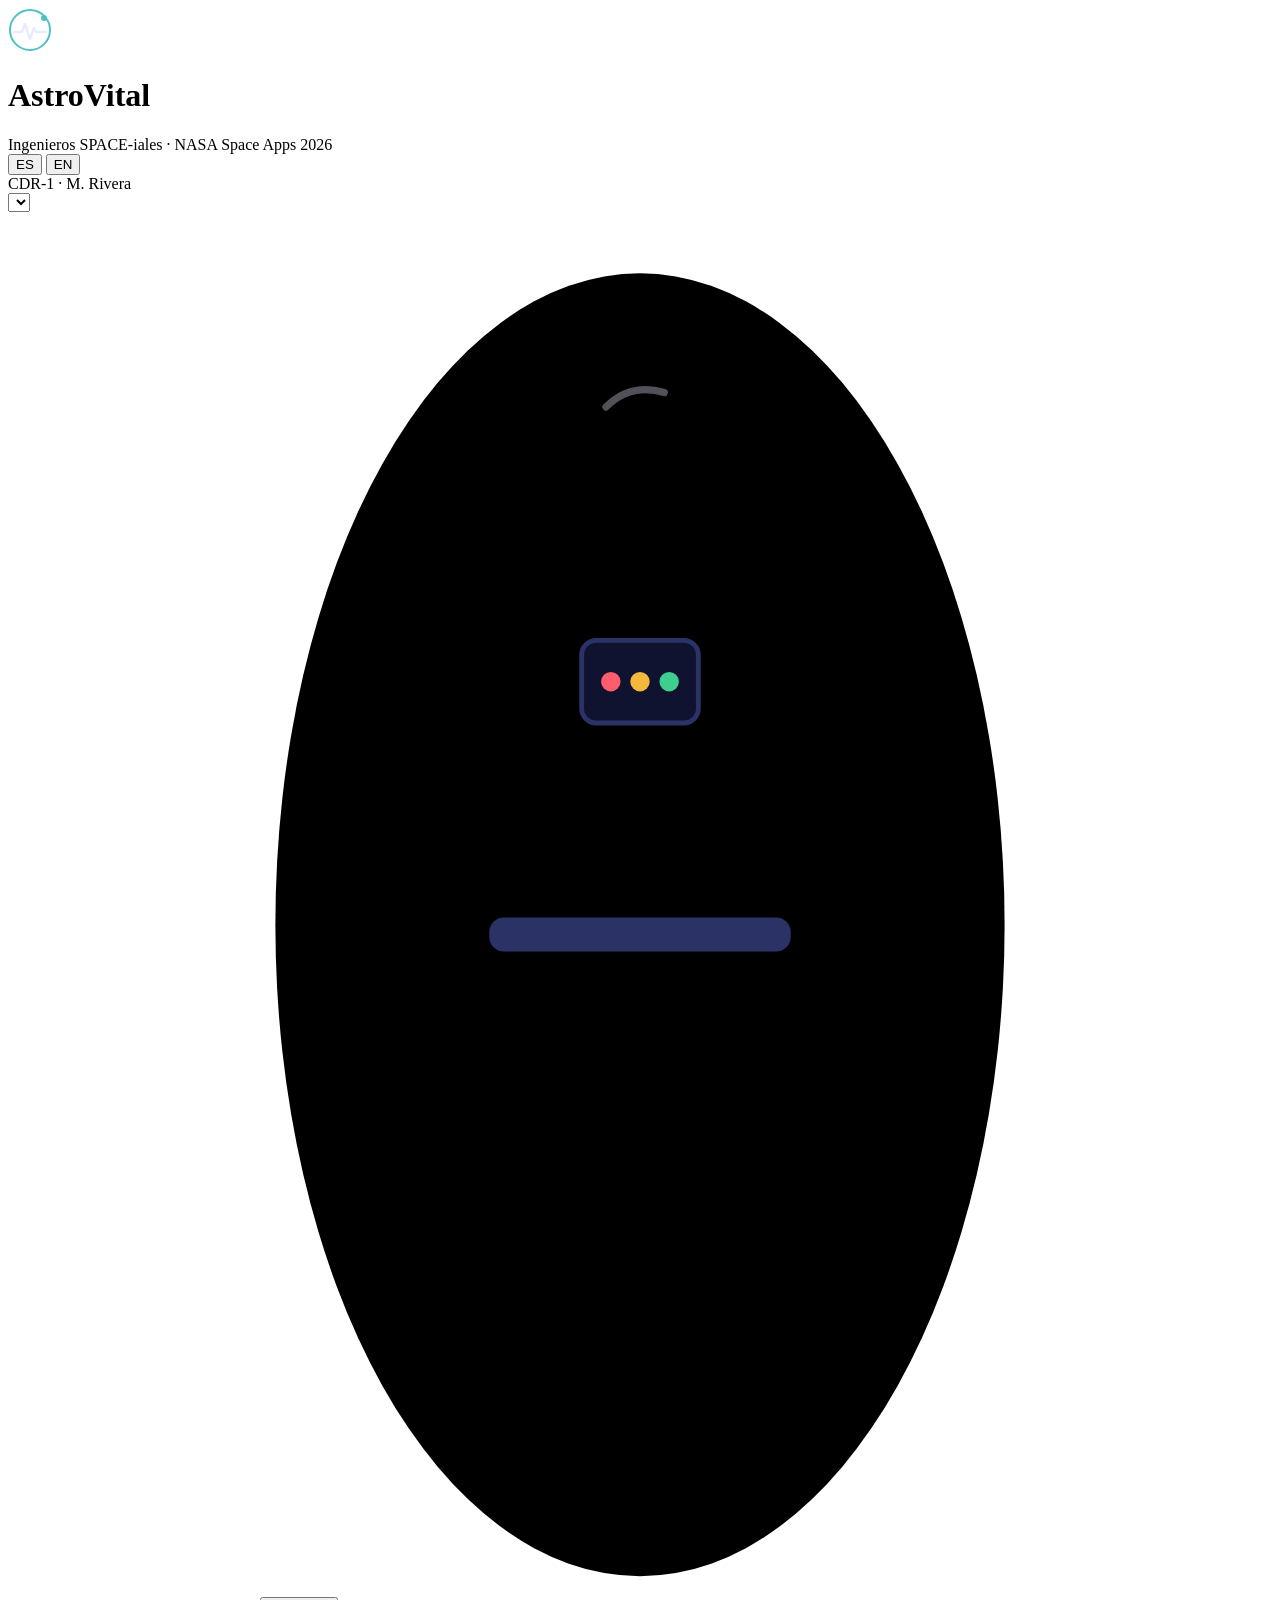
==== commit 1509d59a: "Add files via upload" ====
--- a/index.html
+++ b/index.html
@@ -3,218 +3,15 @@
 <head>
 <meta charset="utf-8">
 <meta name="viewport" content="width=device-width, initial-scale=1, viewport-fit=cover">
-<title>AstroVital</title>
-<meta name="claude:viewport-fit-sides" content="cover">
+<title>AstroVital · Nave</title>
+<meta name="description" content="AstroVital: monitoreo de salud para astronautas. App de la nave.">
 <link rel="preconnect" href="https://fonts.googleapis.com">
 <link rel="preconnect" href="https://fonts.gstatic.com" crossorigin>
 <link rel="stylesheet" href="https://fonts.googleapis.com/css2?family=Chakra+Petch:wght@500;600;700&family=IBM+Plex+Sans:wght@400;500;600&family=IBM+Plex+Mono:wght@400;500&display=swap">
-<style>
-/* Layout: a spacecraft crew-tablet console. Summary (triage) first, then body map + zone detail, tabs for deeper views. Single deliberate dark "flight display" theme in the team's navy + teal. */
-:root{
-  color-scheme: dark;
-  --bg:#0b0e22;
-  --panel:#131838;
-  --panel2:#1a2047;
-  --line:#2b3366;
-  --fg:#e9ecff;
-  --muted:#939bc9;
-  --accent:#4fc1c0;
-  --accent-ink:#06201f;
-  --ok:#3ecf8e;
-  --warn:#f5b83d;
-  --bad:#ff5c6c;
-  --ok-bg:rgba(62,207,142,.12);
-  --warn-bg:rgba(245,184,61,.13);
-  --bad-bg:rgba(255,92,108,.14);
-  --f-display:"Chakra Petch", "Segoe UI", system-ui, sans-serif;
-  --f-body:"IBM Plex Sans", "Segoe UI", system-ui, sans-serif;
-  --f-mono:"IBM Plex Mono", ui-monospace, "Cascadia Mono", Menlo, monospace;
-}
-*{box-sizing:border-box}
-[hidden]{display:none!important}
-html,body{background:var(--bg);color:var(--fg)}
-body{font-family:var(--f-body);font-size:15px;line-height:1.5;
-  padding-left:max(16px, env(safe-area-inset-left, 0px));
-  padding-right:max(16px, env(safe-area-inset-right, 0px));
-  padding-block:16px 32px;
-  background-image:radial-gradient(1px 1px at 20% 30%, rgba(233,236,255,.35) 50%, transparent 51%),
-    radial-gradient(1px 1px at 70% 10%, rgba(233,236,255,.25) 50%, transparent 51%),
-    radial-gradient(1px 1px at 85% 60%, rgba(233,236,255,.2) 50%, transparent 51%),
-    radial-gradient(1px 1px at 40% 80%, rgba(233,236,255,.2) 50%, transparent 51%);
-  background-size:340px 340px;
-}
-.app{max-width:1180px;margin:0 auto;display:flex;flex-direction:column;gap:14px}
-h1,h2,h3{font-family:var(--f-display);text-wrap:balance;margin:0;letter-spacing:.01em}
-h2{font-size:1.15rem}
-h3{font-size:1rem}
-p{margin:0}
-button,input,select{font:inherit;color:inherit}
-button{cursor:pointer}
-:focus-visible{outline:2px solid var(--accent);outline-offset:2px}
-.mono{font-family:var(--f-mono);font-variant-numeric:tabular-nums}
-.label{font-size:.72rem;text-transform:uppercase;letter-spacing:.09em;color:var(--muted)}
-
-/* top bar */
-.top{display:flex;flex-wrap:wrap;align-items:center;justify-content:space-between;gap:12px}
-.brand{display:flex;align-items:center;gap:12px;min-width:0}
-.brand svg{flex:none}
-.brand h1{font-size:1.6rem;line-height:1}
-.brand h1 span{color:var(--accent)}
-.brand .sub{font-size:.78rem;color:var(--muted);margin-top:4px}
-.controls{display:flex;flex-wrap:wrap;gap:8px;align-items:center}
-.seg{display:inline-flex;border:1px solid var(--line);border-radius:10px;overflow:hidden;background:var(--panel)}
-.seg button{background:none;border:0;padding:7px 12px;font-size:.85rem;color:var(--muted);white-space:nowrap}
-.seg button[aria-pressed="true"]{background:var(--accent);color:var(--accent-ink);font-weight:600}
-
-/* status strip */
-.strip{display:grid;grid-template-columns:repeat(auto-fit,minmax(150px,1fr));gap:1px;background:var(--line);border:1px solid var(--line);border-radius:12px;overflow:hidden}
-.strip > div{background:var(--panel);padding:10px 14px;display:flex;flex-direction:column;gap:2px;min-width:0}
-.strip .v{font-family:var(--f-mono);font-size:1rem;font-variant-numeric:tabular-nums}
-.strip select{background:var(--panel2);border:1px solid var(--line);border-radius:8px;padding:4px 6px;font-size:.85rem;max-width:100%}
-.sim{display:inline-flex;align-items:center;gap:6px;font-size:.78rem;color:var(--warn)}
-.sim::before{content:"";width:7px;height:7px;border-radius:50%;background:var(--warn)}
-
-/* tabs */
-.tabs{display:flex;gap:4px;overflow-x:auto;border-bottom:1px solid var(--line);scrollbar-width:thin}
-.tabs button{background:none;border:0;border-bottom:2px solid transparent;padding:10px 14px;color:var(--muted);font-family:var(--f-display);font-weight:600;font-size:.95rem;white-space:nowrap}
-.tabs button[aria-selected="true"]{color:var(--fg);border-bottom-color:var(--accent)}
-
-/* cards */
-.card{background:var(--panel);border:1px solid var(--line);border-radius:14px;padding:16px;min-width:0}
-.grid2{display:grid;grid-template-columns:minmax(0,1.05fr) minmax(0,1fr);gap:14px}
-@media (max-width:880px){.grid2{grid-template-columns:minmax(0,1fr)}}
-
-/* triage */
-.triage{display:flex;gap:16px;align-items:flex-start;border-radius:14px;padding:16px 18px;border:1px solid var(--line);background:var(--panel)}
-.triage[data-l="0"]{border-color:var(--ok);background:linear-gradient(90deg,var(--ok-bg),var(--panel) 60%)}
-.triage[data-l="1"]{border-color:var(--warn);background:linear-gradient(90deg,var(--warn-bg),var(--panel) 60%)}
-.triage[data-l="2"]{border-color:var(--bad);background:linear-gradient(90deg,var(--bad-bg),var(--panel) 60%)}
-.lamp{flex:none;width:46px;height:46px;border-radius:50%;display:grid;place-items:center;font-family:var(--f-display);font-weight:700;color:var(--bg)}
-.lamp[data-l="0"]{background:var(--ok)}
-.lamp[data-l="1"]{background:var(--warn)}
-.lamp[data-l="2"]{background:var(--bad);animation:pulse 1.6s ease-in-out infinite}
-@keyframes pulse{50%{box-shadow:0 0 0 10px rgba(255,92,108,0)}0%{box-shadow:0 0 0 0 rgba(255,92,108,.55)}}
-.triage h2{font-size:1.25rem}
-.triage .body{display:flex;flex-direction:column;gap:6px;min-width:0}
-.triage .delay{font-size:.88rem;color:var(--muted)}
-.triage ol{margin:4px 0 0;padding-left:20px;display:flex;flex-direction:column;gap:2px}
-
-/* status pills */
-.pill{display:inline-flex;align-items:center;gap:6px;padding:2px 10px;border-radius:999px;font-size:.78rem;font-weight:600;white-space:nowrap}
-.pill::before{content:"";width:7px;height:7px;border-radius:50%;background:currentColor}
-.pill[data-l="0"]{color:var(--ok);background:var(--ok-bg)}
-.pill[data-l="1"]{color:var(--warn);background:var(--warn-bg)}
-.pill[data-l="2"]{color:var(--bad);background:var(--bad-bg)}
-
-/* body map */
-.bodymap svg{width:100%;height:auto;display:block;max-width:100%}
-.fig{fill:var(--panel2);stroke:var(--line);stroke-width:2}
-.visor{fill:#0a0d1f;stroke:var(--line);stroke-width:2}
-.hot{cursor:pointer}
-.hot .dot{stroke:var(--bg);stroke-width:3}
-.hot .ring{fill:none;stroke-width:2;opacity:0}
-.hot.sel .ring{opacity:1}
-.hot .lead{stroke-width:1.5;stroke-dasharray:3 3}
-.hot text{font-family:var(--f-display);font-size:15px;font-weight:600;fill:var(--fg)}
-.hot:hover text,.hot.sel text{fill:var(--accent)}
-.hot:focus{outline:none}
-.hot:focus-visible .ring{opacity:1}
-.aura{fill:none;stroke-width:2;stroke-dasharray:6 7}
-.zone-chips{display:flex;flex-wrap:wrap;gap:6px;margin-top:10px}
-.zone-chips button{display:inline-flex;align-items:center;gap:6px;background:var(--panel2);border:1px solid var(--line);border-radius:999px;padding:4px 10px;font-size:.8rem}
-.zone-chips button[aria-pressed="true"]{border-color:var(--accent)}
-.zone-chips i{width:8px;height:8px;border-radius:50%;display:inline-block}
-
-/* zone detail */
-.zd{display:flex;flex-direction:column;gap:14px}
-.zd-head{display:flex;justify-content:space-between;gap:10px;align-items:flex-start;flex-wrap:wrap}
-.vals{display:grid;grid-template-columns:repeat(auto-fit,minmax(130px,1fr));gap:8px}
-.val{background:var(--panel2);border-radius:10px;padding:10px 12px;border-left:3px solid var(--line);min-width:0}
-.val[data-l="0"]{border-left-color:var(--ok)}
-.val[data-l="1"]{border-left-color:var(--warn)}
-.val[data-l="2"]{border-left-color:var(--bad)}
-.val .n{font-family:var(--f-mono);font-size:1.25rem;font-variant-numeric:tabular-nums}
-.val .u{font-size:.75rem;color:var(--muted);margin-left:3px}
-.val .r{font-size:.72rem;color:var(--muted)}
-.findings{list-style:none;margin:0;padding:0;display:flex;flex-direction:column;gap:6px}
-.findings li{display:flex;gap:8px;align-items:flex-start;font-size:.92rem}
-.findings li b{flex:none;width:8px;height:8px;border-radius:50%;margin-top:7px}
-.do{background:var(--panel2);border-radius:10px;padding:12px 14px}
-.do ul{margin:6px 0 0;padding-left:18px;display:flex;flex-direction:column;gap:3px}
-.meta{display:flex;flex-wrap:wrap;gap:6px}
-.tag{font-size:.75rem;border:1px solid var(--line);border-radius:6px;padding:2px 8px;color:var(--muted)}
-.tag.hz{color:var(--accent);border-color:rgba(79,193,192,.4)}
-.why{color:var(--muted);font-size:.92rem}
-
-/* check-in */
-form.ci{display:flex;flex-direction:column;gap:16px}
-.fgrid{display:grid;grid-template-columns:repeat(auto-fit,minmax(170px,1fr));gap:12px}
-.field{display:flex;flex-direction:column;gap:4px;min-width:0}
-.field label{font-size:.82rem;color:var(--muted)}
-.field input{background:var(--panel2);border:1px solid var(--line);border-radius:8px;padding:9px 10px;font-family:var(--f-mono);font-size:1rem;width:100%}
-.field .hint{font-size:.72rem;color:var(--muted)}
-.moods{display:flex;gap:6px;flex-wrap:wrap}
-.moods button{background:var(--panel2);border:1px solid var(--line);border-radius:10px;padding:6px 10px;font-size:1.3rem;line-height:1}
-.moods button[aria-pressed="true"]{border-color:var(--accent);background:rgba(79,193,192,.18)}
-.checks{display:flex;flex-wrap:wrap;gap:8px}
-.checks label{display:inline-flex;align-items:center;gap:6px;background:var(--panel2);border:1px solid var(--line);border-radius:8px;padding:6px 10px;font-size:.88rem;cursor:pointer}
-.row{display:flex;flex-wrap:wrap;gap:10px;align-items:center}
-.btn{border-radius:10px;padding:10px 16px;font-weight:600;border:1px solid var(--line);background:var(--panel2)}
-.btn.primary{background:var(--accent);color:var(--accent-ink);border-color:var(--accent)}
-.btn.small{padding:6px 12px;font-size:.85rem}
-.err{color:var(--bad);font-size:.85rem}
-
-/* trends */
-.spark-grid{display:grid;grid-template-columns:repeat(auto-fit,minmax(170px,1fr));gap:10px}
-.spark{background:var(--panel2);border:1px solid var(--line);border-radius:12px;padding:10px 12px;text-align:left;display:flex;flex-direction:column;gap:4px;min-width:0}
-.spark[aria-pressed="true"]{border-color:var(--accent)}
-.spark .top2{display:flex;justify-content:space-between;align-items:baseline;gap:6px}
-.spark .n{font-family:var(--f-mono);font-size:1.1rem}
-.spark svg{width:100%;height:38px;display:block}
-.spark .tr{font-size:.75rem;color:var(--muted)}
-.chartwrap{overflow-x:auto}
-.chartwrap svg{width:100%;min-width:520px;height:auto;display:block}
-.alerts{list-style:none;padding:0;margin:0;display:flex;flex-direction:column;gap:8px}
-.alerts li{background:var(--panel2);border-radius:10px;padding:10px 12px;border-left:3px solid var(--warn);font-size:.92rem}
-.alerts li[data-l="2"]{border-left-color:var(--bad)}
-
-/* missions */
-.stats{display:grid;grid-template-columns:repeat(auto-fit,minmax(150px,1fr));gap:10px}
-.stat{background:var(--panel2);border-radius:12px;padding:12px 14px}
-.stat .n{font-family:var(--f-display);font-size:1.8rem;font-weight:700;color:var(--accent)}
-.tasks{list-style:none;padding:0;margin:0;display:flex;flex-direction:column;gap:8px}
-.tasks li{display:flex;gap:12px;align-items:center;background:var(--panel2);border-radius:10px;padding:10px 12px}
-.tasks .chk{flex:none;width:26px;height:26px;border-radius:7px;border:2px solid var(--line);display:grid;place-items:center;background:none;color:var(--accent-ink);font-weight:700}
-.tasks .chk[aria-pressed="true"]{background:var(--accent);border-color:var(--accent)}
-.tasks .auto{font-size:.72rem;color:var(--muted)}
-.tasks .pts{margin-left:auto;font-family:var(--f-mono);color:var(--accent);font-size:.85rem;white-space:nowrap}
-.tasks .txt{min-width:0}
-.badges{display:grid;grid-template-columns:repeat(auto-fit,minmax(150px,1fr));gap:10px}
-.badge{border:1px solid var(--line);border-radius:12px;padding:12px;display:flex;flex-direction:column;gap:4px;opacity:.45}
-.badge.on{opacity:1;border-color:var(--accent);background:rgba(79,193,192,.08)}
-.badge .ic{font-family:var(--f-display);font-weight:700;font-size:1.1rem;color:var(--accent)}
-
-/* report */
-pre.report{background:var(--panel2);border:1px solid var(--line);border-radius:12px;padding:14px;white-space:pre-wrap;word-break:break-word;font-family:var(--f-mono);font-size:.85rem;line-height:1.55;margin:0;max-height:560px;overflow:auto}
-
-/* science */
-.hz-grid{display:grid;grid-template-columns:repeat(auto-fit,minmax(200px,1fr));gap:10px}
-.hz{background:var(--panel2);border-radius:12px;padding:12px 14px;display:flex;flex-direction:column;gap:6px}
-.hz h3{color:var(--accent)}
-.refs{margin:0;padding-left:20px;display:flex;flex-direction:column;gap:6px;font-size:.9rem}
-.refs a{color:var(--accent)}
-.facts{display:grid;grid-template-columns:repeat(auto-fit,minmax(220px,1fr));gap:10px}
-.fact{border:1px solid var(--line);border-radius:12px;padding:12px 14px}
-.fact .n{font-family:var(--f-display);font-size:1.5rem;font-weight:700;color:var(--accent)}
-
-.stack{display:flex;flex-direction:column;gap:14px}
-.note{font-size:.8rem;color:var(--muted)}
-footer{font-size:.78rem;color:var(--muted);border-top:1px solid var(--line);padding-top:12px;display:flex;flex-wrap:wrap;justify-content:space-between;gap:8px}
-.toast{position:fixed;left:50%;transform:translateX(-50%);bottom:calc(20px + env(safe-area-inset-bottom, 0px));background:var(--accent);color:var(--accent-ink);font-weight:600;padding:10px 18px;border-radius:10px;box-shadow:0 8px 30px rgba(0,0,0,.4);z-index:20}
-@media (prefers-reduced-motion: reduce){.lamp[data-l="2"]{animation:none}}
-@media (max-width:520px){.brand h1{font-size:1.35rem}.triage{flex-direction:column}}
-</style>
-
+<link rel="stylesheet" href="css/base.css">
+<link rel="stylesheet" href="css/components.css">
+<link rel="stylesheet" href="css/screens.css">
+<script type="module" src="js/nave.js"></script>
 </head>
 <body>
 <div class="app">
@@ -247,7 +44,7 @@
     <div><span class="label" data-i18n="scenario"></span>
       <select id="scenario" aria-label="Scenario"></select>
     </div>
-    <div><span class="label" data-i18n="source"></span><span class="sim" data-i18n="simulated"></span></div>
+    <div><span class="label" data-i18n="link"></span><span class="linkstate" id="sLink" data-up="true"></span><span class="sim" data-i18n="simulated"></span></div>
   </section>
 
   <nav class="tabs" role="tablist" id="tabs"></nav>
@@ -357,16 +154,37 @@
       </div>
     </section>
 
-    <!-- REPORT -->
-    <section id="v-report" class="card stack" role="tabpanel" hidden>
-      <div class="row" style="justify-content:space-between">
-        <div>
-          <h2 data-i18n="repTitle"></h2>
-          <p class="note" data-i18n="repSub" style="margin-top:4px"></p>
-        </div>
-        <button type="button" class="btn primary small" id="copyBtn" data-i18n="copy"></button>
-      </div>
-      <pre class="report" id="report" tabindex="0"></pre>
+    <!-- COMMS (report + link) -->
+    <section id="v-report" class="stack" role="tabpanel" hidden>
+      <div class="card stack">
+        <div class="row" style="justify-content:space-between">
+          <div>
+            <h2 data-i18n="link"></h2>
+            <div class="row" id="linkInfo" style="margin-top:6px"></div>
+          </div>
+          <div class="row">
+            <button type="button" class="btn small" id="linkToggle"></button>
+            <a class="btn small" href="tierra.html" target="_blank" rel="noopener" data-i18n="openEarth" style="color:inherit;text-decoration:none"></a>
+          </div>
+        </div>
+        <div class="grid2">
+          <div class="stack" style="gap:8px"><span class="label" data-i18n="outbox"></span><ul class="msgs" id="outbox"></ul></div>
+          <div class="stack" style="gap:8px"><span class="label" data-i18n="inbox"></span><ul class="msgs" id="inboxShip"></ul></div>
+        </div>
+      </div>
+      <div class="card stack">
+        <div class="row" style="justify-content:space-between">
+          <div>
+            <h2 data-i18n="repTitle"></h2>
+            <p class="note" data-i18n="repSub" style="margin-top:4px"></p>
+          </div>
+          <div class="row">
+            <button type="button" class="btn small" id="copyBtn" data-i18n="copy"></button>
+            <button type="button" class="btn primary small" id="sendBtn" data-i18n="send"></button>
+          </div>
+        </div>
+        <pre class="report" id="report" tabindex="0"></pre>
+      </div>
     </section>
 
     <!-- SCIENCE -->
@@ -390,619 +208,11 @@
 
   <footer>
     <span data-i18n="footer"></span>
-    <span>TecNM Zacatepec · Morelos, México</span>
+    <span>TecNM Zacatepec · Morelos, México · <button type="button" class="btn small" id="clearMsgs" style="padding:2px 8px">Reset link</button></span>
   </footer>
 </div>
 <div class="toast" id="toast" hidden></div>
 
-<script>
-(function(){
-"use strict";
-
-/* ---------- i18n ---------- */
-const T = {
-  crew:{es:"Tripulante",en:"Crew member"},
-  missionDay:{es:"Día de misión",en:"Mission day"},
-  gravity:{es:"Gravedad",en:"Gravity"},
-  delay:{es:"Retraso a la Tierra",en:"Delay to Earth"},
-  scenario:{es:"Escenario demo",en:"Demo scenario"},
-  source:{es:"Fuente de datos",en:"Data source"},
-  simulated:{es:"Sensores simulados",en:"Simulated sensors"},
-  tPanel:{es:"Panel",en:"Overview"},
-  tCheckin:{es:"Check-in diario",en:"Daily check-in"},
-  tTrends:{es:"Tendencias",en:"Trends"},
-  tMissions:{es:"Misiones",en:"Missions"},
-  tReport:{es:"Reporte a Tierra",en:"Earth report"},
-  tScience:{es:"Ciencia",en:"Science"},
-  bodyTitle:{es:"Mapa del cuerpo",en:"Body map"},
-  tapZone:{es:"Toca una zona",en:"Tap a zone"},
-  ciTitle:{es:"Check-in diario (1 minuto)",en:"Daily check-in (1 minute)"},
-  ciSub:{es:"Las mediciones siguen el conjunto fijo de las Medidas Estándar de la NASA: siempre las mismas, cada día, para poder comparar.",en:"Measurements follow a fixed set, like NASA's Standard Measures: the same ones every day so they can be compared."},
-  sync:{es:"Sincronizar pulsera (simulada)",en:"Sync wearable (simulated)"},
-  syncNote:{es:"Llena los datos de sensores como lo haría una pulsera tipo ARCHeR.",en:"Fills sensor data the way an ARCHeR-style wristband would."},
-  fSleep:{es:"Horas de sueño",en:"Hours of sleep"},
-  fSys:{es:"Presión sistólica",en:"Systolic pressure"},
-  fDia:{es:"Presión diastólica",en:"Diastolic pressure"},
-  fHr:{es:"Frecuencia cardiaca en reposo",en:"Resting heart rate"},
-  fGlu:{es:"Glucosa en sangre",en:"Blood glucose"},
-  fTemp:{es:"Temperatura corporal",en:"Body temperature"},
-  fSpo2:{es:"Oxígeno en sangre (SpO₂)",en:"Blood oxygen (SpO₂)"},
-  fEx:{es:"Ejercicio de hoy",en:"Exercise today"},
-  fMood:{es:"¿Cómo te sientes hoy?",en:"How do you feel today?"},
-  fSym:{es:"Síntomas (marca los que tengas)",en:"Symptoms (check any you have)"},
-  bpm:{es:"lpm",en:"bpm"},
-  save:{es:"Guardar y evaluar",en:"Save and assess"},
-  saved:{es:"Check-in guardado y evaluado",en:"Check-in saved and assessed"},
-  missing:{es:"Completa todos los campos y elige cómo te sientes.",en:"Fill in every field and choose how you feel."},
-  outOfRange:{es:"Revisa este valor, está fuera de lo posible: ",en:"Check this value, it is outside the possible range: "},
-  trTitle:{es:"Alertas tempranas",en:"Early warnings"},
-  trSub:{es:"La app busca cambios lentos en los últimos 7 a 14 días, antes de que un valor salga de rango.",en:"The app looks for slow changes over the last 7–14 days, before a value leaves its range."},
-  noTrends:{es:"Sin tendencias preocupantes en este momento.",en:"No concerning trends right now."},
-  band:{es:"Franja = rango normal",en:"Band = normal range"},
-  todayMissions:{es:"Misiones de salud de hoy",en:"Today's health missions"},
-  badgesTitle:{es:"Insignias",en:"Badges"},
-  points:{es:"Puntos",en:"Points"},
-  streak:{es:"Racha de check-ins",en:"Check-in streak"},
-  days:{es:"días",en:"days"},
-  greenZones:{es:"Zonas en verde",en:"Zones in green"},
-  level:{es:"Nivel",en:"Level"},
-  auto:{es:"Se completa con tus datos",en:"Completes from your data"},
-  repTitle:{es:"Reporte para cirujanos de vuelo",en:"Flight surgeon report"},
-  repSub:{es:"Listo para enviar. Resume el estado, los hallazgos y lo que ya se hizo a bordo.",en:"Ready to send. Summarizes status, findings and what was already done on board."},
-  copy:{es:"Copiar reporte",en:"Copy report"},
-  copied:{es:"Reporte copiado",en:"Report copied"},
-  copyFail:{es:"Selecciona el texto y cópialo manualmente",en:"Select the text and copy it manually"},
-  sciTitle:{es:"Los 5 peligros de la NASA y cómo los vigila la app",en:"NASA's 5 hazards and how the app watches them"},
-  sciSub:{es:"El Programa de Investigación Humana (HRP) de la NASA agrupa todos los riesgos del vuelo espacial en cinco peligros. Cada zona del cuerpo de la app está conectada a uno o más de ellos.",en:"NASA's Human Research Program (HRP) groups every spaceflight risk into five hazards. Each body zone in the app connects to one or more of them."},
-  factsTitle:{es:"Datos que usa la app",en:"Data the app uses"},
-  refsTitle:{es:"Referencias",en:"References"},
-  disclaimer:{es:"Prototipo para un hackatón. Los datos son simulados y los rangos vienen de guías clínicas generales para adultos; no es un dispositivo médico.",en:"Hackathon prototype. Data is simulated and ranges come from general adult clinical guidelines; this is not a medical device."},
-  footer:{es:"Prototipo educativo · datos simulados · no es un dispositivo médico",en:"Educational prototype · simulated data · not a medical device"},
-  hazardsLbl:{es:"Peligros",en:"Hazards"},
-  risksLbl:{es:"Riesgos NASA",en:"NASA risks"},
-  whatToDo:{es:"Qué hacer ahora",en:"What to do now"},
-  findingsLbl:{es:"Lo que detectó la app",en:"What the app found"},
-  allGood:{es:"Todo dentro de rango y sin tendencias raras.",en:"Everything in range with no unusual trends."},
-  watch:{es:"Vigila",en:"Watch"},
-  normal:{es:"normal",en:"normal"},
-  last14:{es:"últimos 14 días",en:"last 14 days"},
-  perDay:{es:"/día",en:"/day"},
-  zonesLbl:{es:"Zonas de la app",en:"App zones"}
-};
-const L3 = [
-  {es:"Verde",en:"Green"},{es:"Amarillo",en:"Yellow"},{es:"Rojo",en:"Red"}
-];
-
-/* ---------- state ---------- */
-const S = {lang:"es", mission:"mars", scenario:"hidden", tab:"panel", zone:"heart", chart:"sys", days:[], done:{}, mood:null};
-function load(){
-  try{
-    const raw = localStorage.getItem("astrovital-v1");
-    if(raw){ const o = JSON.parse(raw); ["lang","mission","scenario","done"].forEach(k=>{ if(o[k]!==undefined) S[k]=o[k]; }); }
-  }catch(e){}
-}
-function save(){
-  try{ localStorage.setItem("astrovital-v1", JSON.stringify({lang:S.lang,mission:S.mission,scenario:S.scenario,done:S.done})); }catch(e){}
-}
-const tr = o => (o && typeof o === "object") ? (o[S.lang] ?? o.es) : o;
-const t = k => tr(T[k]) || k;
-const $ = id => document.getElementById(id);
-const esc = s => String(s).replace(/[&<>"]/g, c=>({"&":"&amp;","<":"&lt;",">":"&gt;",'"':"&quot;"}[c]));
-
-/* ---------- missions ---------- */
-const MISSIONS = {
-  iss:{name:{es:"Estación Espacial",en:"Space Station"}, grav:"≈0 g", dose:0.5, delay:{es:"< 1 s",en:"< 1 s"}, delayMin:0, projDays:180, projDose:90,
-       comm:{es:"Los cirujanos de vuelo responden casi en tiempo real.",en:"Flight surgeons can answer almost in real time."}},
-  moon:{name:{es:"Base lunar",en:"Lunar base"}, grav:"0.17 g", dose:1.37, delay:{es:"≈ 1.3 s",en:"≈ 1.3 s"}, delayMin:0.02, projDays:180, projDose:247,
-       comm:{es:"Retraso de unos 1.3 s por tramo: la consulta con la Tierra es casi inmediata.",en:"About 1.3 s per leg: consulting Earth is nearly immediate."}},
-  mars:{name:{es:"Misión a Marte",en:"Mars mission"}, grav:"0 → 0.38 g", dose:1.84, delay:{es:"4–24 min",en:"4–24 min"}, delayMin:12, projDays:900, projDose:1008,
-       comm:{es:"Cada mensaje tarda entre 4 y 24 minutos en llegar. Hoy, una pregunta y su respuesta tardan unos 24 min: sigue los pasos de autonomía mientras tanto.",en:"Each message takes 4–24 minutes to arrive. Today a question and its answer take about 24 min: follow the autonomy steps meanwhile."}}
-};
-const CAREER_LIMIT = 600; // mSv, NASA career standard
-
-/* ---------- indicators ---------- */
-const IND = {
-  sleep:{n:{es:"Sueño",en:"Sleep"}, u:"h", band:[7,9], dec:1, ev:v=> v>=7?0 : v>=6?1 : 2, lo:3, hi:10},
-  mood:{n:{es:"Ánimo",en:"Mood"}, u:"/5", band:[4,5], dec:0, ev:v=> v>=4?0 : v>=3?1 : 2, lo:1, hi:5},
-  sys:{n:{es:"Presión sistólica",en:"Systolic BP"}, u:"mmHg", band:[90,129], dec:0, ev:v=> (v>=140||v<85)?2 : (v>=130||v<90)?1 : 0, lo:80, hi:170},
-  dia:{n:{es:"Presión diastólica",en:"Diastolic BP"}, u:"mmHg", band:[60,79], dec:0, ev:v=> (v>=90||v<50)?2 : (v>=80||v<60)?1 : 0, lo:45, hi:110},
-  hr:{n:{es:"FC en reposo",en:"Resting HR"}, u:{es:"lpm",en:"bpm"}, band:[50,100], dec:0, ev:v=> (v>120||v<40)?2 : (v>100||v<50)?1 : 0, lo:40, hi:130},
-  glu:{n:{es:"Glucosa",en:"Glucose"}, u:"mg/dL", band:[70,99], dec:0, ev:v=> (v>=126||v<54)?2 : (v>=100||v<70)?1 : 0, lo:50, hi:160},
-  temp:{n:{es:"Temperatura",en:"Temperature"}, u:"°C", band:[36.1,37.4], dec:1, ev:v=> (v>=38||v<35.5)?2 : (v>=37.5||v<36.1)?1 : 0, lo:35.5, hi:39},
-  spo2:{n:{es:"Oxígeno (SpO₂)",en:"Oxygen (SpO₂)"}, u:"%", band:[95,100], dec:0, ev:v=> v<92?2 : v<95?1 : 0, lo:85, hi:100},
-  ex:{n:{es:"Ejercicio",en:"Exercise"}, u:"min", band:[90,150], dec:0, ev:v=> v>=90?0 : v>=45?1 : 2, lo:0, hi:160}
-};
-const CHART_KEYS = ["sys","hr","sleep","mood","glu","temp","spo2","ex"];
-const SYMS = {
-  head:{es:"Dolor de cabeza",en:"Headache"},
-  vision:{es:"Visión borrosa",en:"Blurred vision"},
-  dizzy:{es:"Mareo",en:"Dizziness"},
-  nausea:{es:"Náuseas",en:"Nausea"},
-  rash:{es:"Erupción en la piel",en:"Skin rash"},
-  chest:{es:"Dolor de pecho",en:"Chest pain"}
-};
-const fmt = (k,v) => v==null ? "–" : Number(v).toFixed(IND[k].dec);
-const unit = k => tr(IND[k].u);
-
-/* ---------- simulated data ---------- */
-function rng(seed){ return function(){ seed|=0; seed=seed+0x6D2B79F5|0; let x=Math.imul(seed^seed>>>15,1|seed); x=x+Math.imul(x^x>>>7,61|x)^x; return ((x^x>>>14)>>>0)/4294967296; }; }
-function genDays(scenario){
-  const r = rng(scenario==="steady"?7:scenario==="hidden"?42:99);
-  const n = (s)=> (r()+r()+r()-1.5)*s*1.15;
-  const out = [];
-  const N = 30;
-  for(let d=1; d<=N; d++){
-    const p = d/N, late = Math.max(0,(d-20)/10);
-    const drift = scenario==="steady" ? 0 : 1;
-    let rec = {
-      day:d,
-      sleep: +((scenario==="steady"?7.8:7.6) - 1.3*late*drift + n(0.35)).toFixed(1),
-      mood: Math.max(1,Math.min(5, Math.round(4.4 - 1.4*late*drift + n(0.35)))),
-      sys: Math.round(113 + 15*p*drift + n(3)),
-      dia: Math.round(72 + 6*p*drift + n(2)),
-      hr: Math.round(62 + 11*p*drift + n(2)),
-      glu: Math.round(88 + 5*p*drift + n(4)),
-      temp: +(36.6 + n(0.15)).toFixed(1),
-      spo2: Math.min(100, Math.round(98 + n(0.7))),
-      ex: Math.max(0, Math.round(108 - 58*late*drift + n(8))),
-      sym:{}, solar:false, src:"sim"
-    };
-    if(scenario==="emergency" && d===N){
-      Object.assign(rec,{sys:154,dia:97,hr:114,temp:38.4,spo2:91,sleep:4.6,mood:2,glu:131,sym:{head:true,vision:true,nausea:true},solar:true});
-    }
-    out.push(rec);
-  }
-  return out;
-}
-
-/* ---------- analysis helpers ---------- */
-const last = () => S.days[S.days.length-1];
-const series = (k,n) => S.days.slice(-n).map(d=>d[k]);
-const avg = a => a.reduce((s,x)=>s+x,0)/a.length;
-function slope(a){ const n=a.length; if(n<3) return 0; const xm=(n-1)/2, ym=avg(a); let num=0,den=0; a.forEach((y,i)=>{num+=(i-xm)*(y-ym); den+=(i-xm)*(i-xm);}); return num/den; }
-function cumDose(){ const m=MISSIONS[S.mission]; return S.days.reduce((s,d)=>s+m.dose+(d.solar?45:0),0); }
-function boneLoss(){ // illustrative: up to 1.5%/month without countermeasures (CSA); exercise reduces it up to 70%
-  return S.days.reduce((s,d)=> s + (1.5/30)*(1 - 0.7*Math.min(d.ex,120)/120), 0);
-}
-const L = (es,en) => S.lang==="en"?en:es;
-const sgn = v => (v>0?"+":"")+v.toFixed(1);
-
-/* ---------- zones ---------- */
-const HZ = {
-  rad:{es:"Radiación espacial",en:"Space radiation"},
-  iso:{es:"Aislamiento y confinamiento",en:"Isolation and confinement"},
-  dist:{es:"Distancia a la Tierra",en:"Distance from Earth"},
-  grav:{es:"Campos gravitatorios",en:"Gravity fields"},
-  env:{es:"Entornos hostiles/cerrados",en:"Hostile/closed environments"}
-};
-const ZONES = [
-  {id:"mind", n:{es:"Mente y sueño",en:"Mind & sleep"}, hz:["iso","dist"], inds:["sleep","mood"],
-   risks:{es:["Cambios de conducta y trastornos psiquiátricos","Sueño insuficiente y horarios irregulares"],en:["Behavioral conditions and psychiatric disorders","Sleep loss and circadian misalignment"]},
-   why:{es:"El encierro, el aislamiento y la distancia a la Tierra afectan el ánimo y el sueño. Dormir poco varios días seguidos baja la concentración en tareas críticas.",en:"Confinement, isolation and distance from Earth affect mood and sleep. Several short nights in a row reduce focus on critical tasks."},
-   act:[{es:["Mantén tu horario de sueño fijo.","Haz tu check-in mañana a la misma hora."],en:["Keep a fixed sleep schedule.","Do tomorrow's check-in at the same time."]},
-        {es:["Apaga pantallas 30 min antes de dormir y usa la iluminación de noche del módulo.","Pasa 10 min en el huerto a bordo: cuidar plantas reduce la sensación de encierro (estudio de jardinería espacial).","Agenda una llamada privada con tu familia."],en:["Turn off screens 30 min before sleep and use the module's night lighting.","Spend 10 min at the on-board garden: tending plants eases the feeling of confinement (space gardening study).","Schedule a private call with family."]},
-        {es:["Habla hoy con el oficial médico de la tripulación.","Solicita una sesión privada con el equipo de apoyo psicológico en la Tierra.","Reduce tareas críticas hasta recuperar el sueño."],en:["Talk to the Crew Medical Officer today.","Request a private session with the behavioral-health team on Earth.","Reduce critical tasks until sleep recovers."]}]},
-  {id:"brain", n:{es:"Cerebro y ojos",en:"Brain & eyes"}, hz:["grav"], inds:[],
-   risks:{es:["Síndrome neuro-ocular asociado al vuelo espacial (SANS)","Alteración de la función sensoriomotora"],en:["Spaceflight Associated Neuro-ocular Syndrome (SANS)","Altered sensorimotor function"]},
-   why:{es:"Sin gravedad, los líquidos del cuerpo suben a la cabeza y pueden cambiar la forma del ojo. Además, el oído interno se confunde y aparecen mareos.",en:"Without gravity, body fluids shift toward the head and can change the shape of the eye. The inner ear also gets confused, causing dizziness."},
-   act:[{es:["Sin síntomas. Continúa tus revisiones de visión programadas."],en:["No symptoms. Keep your scheduled vision checks."]},
-        {es:["Haz la prueba de visión de cerca y lejos y anota el resultado.","Evita movimientos bruscos de cabeza durante una hora.","Si la visión borrosa sigue mañana, pide un ultrasonido ocular guiado."],en:["Run the near/far vision test and log the result.","Avoid sudden head movements for an hour.","If blurred vision continues tomorrow, request a guided eye ultrasound."]},
-        {es:["Detén tareas que exijan visión fina o pilotaje.","Avisa al oficial médico y envía el reporte a los cirujanos de vuelo.","Repite la prueba de visión en 1 hora."],en:["Stop tasks that need fine vision or piloting.","Notify the Crew Medical Officer and send the report to flight surgeons.","Repeat the vision test in 1 hour."]}]},
-  {id:"heart", n:{es:"Corazón",en:"Heart"}, hz:["grav"], inds:["sys","dia","hr"],
-   risks:{es:["Adaptaciones cardiovasculares"],en:["Cardiovascular adaptations"]},
-   why:{es:"La ingravidez cambia la circulación y el trabajo del corazón. Con el tiempo, los vasos sanguíneos se endurecen y envejecen más rápido.",en:"Weightlessness changes circulation and how the heart works. Over time, blood vessels stiffen and age faster."},
-   act:[{es:["Sigue con tu ejercicio aeróbico diario."],en:["Keep up your daily aerobic exercise."]},
-        {es:["Repite la medición sentado y en calma en 10 minutos.","Revisa tu hidratación y el sodio de tus comidas.","Mantén al menos 30 min de ejercicio aeróbico hoy."],en:["Repeat the reading seated and calm in 10 minutes.","Check hydration and the sodium in your meals.","Do at least 30 min of aerobic exercise today."]},
-        {es:["Detén la actividad física y siéntate.","Repite la medición en 5 minutos.","Si hay dolor de pecho o falta de aire, activa el protocolo médico de emergencia con el oficial médico."],en:["Stop physical activity and sit down.","Repeat the reading in 5 minutes.","If there is chest pain or shortness of breath, start the emergency medical protocol with the Crew Medical Officer."]}]},
-  {id:"lungs", n:{es:"Pulmones",en:"Lungs"}, hz:["env"], inds:["spo2"],
-   risks:{es:["Hipoxia"],en:["Hypoxia"]},
-   why:{es:"En futuras misiones la cabina podría tener menos presión para facilitar las caminatas espaciales, y eso aumenta el riesgo de hipoxia leve: poco oxígeno en los tejidos.",en:"Future cabins may use lower pressure to make spacewalks easier, which raises the risk of mild hypoxia: low oxygen in body tissues."},
-   act:[{es:["Oxigenación normal."],en:["Normal oxygenation."]},
-        {es:["Respira lento y profundo 2 minutos y vuelve a medir.","Revisa la lectura de oxígeno y CO₂ del módulo."],en:["Breathe slowly and deeply for 2 minutes and measure again.","Check the module's oxygen and CO₂ readings."]},
-        {es:["Suspende cualquier caminata espacial.","Pide a la tripulación revisar el soporte vital del módulo.","Usa oxígeno suplementario según el protocolo y avisa a la Tierra."],en:["Cancel any spacewalk.","Ask the crew to check the module's life support.","Use supplemental oxygen per protocol and notify Earth."]}]},
-  {id:"blood", n:{es:"Sangre y metabolismo",en:"Blood & metabolism"}, hz:["grav","env"], inds:["glu"],
-   risks:{es:["Alimentación y nutrición insuficientes"],en:["Inadequate food and nutrition"]},
-   why:{es:"En el espacio el cuerpo puede volverse resistente a la insulina, lo que puede llevar a diabetes tipo 2 (Agencia Espacial Canadiense). Por eso la NASA pide vigilar la glucosa.",en:"In space the body can become insulin resistant, which can lead to type 2 diabetes (Canadian Space Agency). That is why NASA asks to monitor glucose."},
-   act:[{es:["Glucosa en rango. Termina tus raciones completas."],en:["Glucose in range. Finish your full rations."]},
-        {es:["Mide en ayunas mañana para confirmar.","Prefiere raciones con fibra y menos azúcar.","Agrega 20 min de ejercicio de resistencia."],en:["Measure fasting tomorrow to confirm.","Choose rations with fiber and less sugar.","Add 20 min of resistance exercise."]},
-        {es:["Si es baja (< 54): come 15 g de carbohidrato rápido y mide en 15 min.","Si es alta (≥ 126): bebe agua, evita azúcar y mide de nuevo en 2 h.","Envía el reporte a los cirujanos de vuelo."],en:["If low (< 54): eat 15 g of fast carbs and measure in 15 min.","If high (≥ 126): drink water, avoid sugar and measure again in 2 h.","Send the report to flight surgeons."]}]},
-  {id:"bones", n:{es:"Huesos y músculos",en:"Bones & muscles"}, hz:["grav"], inds:["ex"],
-   risks:{es:["Cambios óseos inducidos por el vuelo espacial","Reducción de la condición cardiorrespiratoria y musculoesquelética"],en:["Spaceflight-induced bone changes","Reduced aerobic capacity, muscle mass and strength"]},
-   why:{es:"Sin peso, los huesos pueden perder hasta 1.5% de su masa al mes (en la Tierra, un adulto mayor pierde ~1% al año). El ejercicio diario es la principal defensa.",en:"Without weight, bones can lose up to 1.5% of their mass per month (on Earth, an older adult loses ~1% per year). Daily exercise is the main defense."},
-   act:[{es:["Buen trabajo: mantén tu rutina de resistencia y cardio."],en:["Good work: keep your resistance and cardio routine."]},
-        {es:["Completa hoy 90 minutos de ejercicio: 60 de resistencia y 30 de cardio.","Incluye sentadillas y peso muerto en el equipo de resistencia."],en:["Complete 90 minutes of exercise today: 60 resistance and 30 cardio.","Include squats and deadlifts on the resistance device."]},
-        {es:["Llevas varios días casi sin ejercicio: tu riesgo de pérdida ósea está alto.","Reprograma tu día para incluir el ejercicio de resistencia.","Avisa al oficial médico para ajustar tu plan."],en:["Several days with almost no exercise: bone-loss risk is high.","Rearrange your day to include resistance exercise.","Tell the Crew Medical Officer so your plan can be adjusted."]}]},
-  {id:"immune", n:{es:"Defensas",en:"Immune system"}, hz:["env"], inds:["temp"],
-   risks:{es:["Alteraciones en las respuestas del sistema inmune","Interacciones huésped-microorganismo"],en:["Altered immune response","Host-microorganism interactions"]},
-   why:{es:"El estrés del vuelo puede despertar virus dormidos y causar erupciones. Además, en una nave cerrada los microbios circulan más fácil.",en:"Flight stress can reactivate dormant viruses and cause rashes. In a closed spacecraft, microbes also spread more easily."},
-   act:[{es:["Sin fiebre. Mantén la higiene de manos y superficies."],en:["No fever. Keep up hand and surface hygiene."]},
-        {es:["Descansa e hidrátate.","Mide tu temperatura otra vez en 4 horas.","Si tienes erupción, toma una foto para el registro y no la rasques."],en:["Rest and hydrate.","Measure your temperature again in 4 hours.","If you have a rash, photograph it for the record and avoid scratching."]},
-        {es:["Aíslate en tu módulo personal y usa cubrebocas.","Avisa al oficial médico.","Envía el reporte a la Tierra con la foto de la erupción, si la hay."],en:["Isolate in your crew quarters and wear a mask.","Notify the Crew Medical Officer.","Send the report to Earth with the rash photo, if any."]}]},
-  {id:"rad", n:{es:"Radiación",en:"Radiation"}, hz:["rad"], inds:[],
-   risks:{es:["Cáncer inducido por radiación"],en:["Radiation-induced cancer"]},
-   why:{es:"La radiación es invisible y uno de los peligros más serios: daña el ADN, puede causar cataratas y aumenta el riesgo de cáncer. La NASA limita la dosis de toda la carrera a 600 mSv.",en:"Radiation is invisible and one of the most serious hazards: it damages DNA, can cause cataracts and raises cancer risk. NASA limits career dose to 600 mSv."},
-   act:[{es:["Dosis dentro de lo esperado para esta misión."],en:["Dose within what is expected for this mission."]},
-        {es:["Pasa más tiempo de descanso en la zona más blindada de la nave.","Revisa con la tripulación el plan de actividades fuera de la nave."],en:["Spend more rest time in the most shielded area of the spacecraft.","Review planned activities outside the spacecraft with the crew."]},
-        {es:["Tormenta solar detectada: ve al refugio de radiación ahora.","Suspende cualquier caminata espacial.","Quédate en el refugio hasta que el monitor indique niveles normales."],en:["Solar storm detected: go to the radiation shelter now.","Cancel any spacewalk.","Stay in the shelter until the monitor shows normal levels."]}]}
-];
-const ZBY = Object.fromEntries(ZONES.map(z=>[z.id,z]));
-
-function evalZone(z){
-  const d = last(); const F = []; let lvl = 0;
-  const push = (l,es,en)=>{ F.push({l, txt:L(es,en)}); lvl = Math.max(lvl,l); };
-  const vals = z.inds.map(k=>({k, v:d[k], l:IND[k].ev(d[k])}));
-  vals.forEach(v=>{ if(v.l>0) push(v.l, `${tr(IND[v.k].n)}: ${fmt(v.k,v.v)} ${unit(v.k)} (${L("fuera del rango normal","outside normal range")} ${IND[v.k].band[0]}–${IND[v.k].band[1]})`, `${tr(IND[v.k].n)}: ${fmt(v.k,v.v)} ${unit(v.k)} (outside normal range ${IND[v.k].band[0]}–${IND[v.k].band[1]})`); });
-  if(z.id==="mind"){
-    const s5 = avg(series("sleep",5)), m5 = avg(series("mood",5)), m3 = series("mood",3);
-    if(s5 < 6.8) push(1, `Promedio de sueño de los últimos 5 días: ${s5.toFixed(1)} h (meta: 7 h o más)`, `Average sleep over the last 5 days: ${s5.toFixed(1)} h (goal: 7 h or more)`);
-    if(m3.length===3 && m3.every(x=>x<=2)) push(2,"Ánimo bajo 3 días seguidos","Low mood 3 days in a row");
-    else if(m5 <= 3.2) push(1, `Ánimo promedio en descenso: ${m5.toFixed(1)}/5 en 5 días`, `Mood trending down: ${m5.toFixed(1)}/5 average over 5 days`);
-  }
-  if(z.id==="brain"){
-    const s=d.sym||{};
-    if(s.head && s.vision) push(d.sys>=140?2:1,"Dolor de cabeza con visión borrosa: posible señal de SANS","Headache with blurred vision: possible SANS sign");
-    else if(s.vision) push(1,"Visión borrosa reportada","Blurred vision reported");
-    else if(s.head) push(1,"Dolor de cabeza reportado","Headache reported");
-    if(s.dizzy || s.nausea) push(1,"Mareo o náuseas: posible alteración del oído interno","Dizziness or nausea: possible inner-ear disturbance");
-  }
-  if(z.id==="heart"){
-    const ss = slope(series("sys",14)), hs = slope(series("hr",14));
-    if(ss > 0.4) push(1, `La presión sistólica sube ${sgn(ss)} mmHg al día desde hace 14 días`, `Systolic pressure rising ${sgn(ss)} mmHg per day over 14 days`);
-    if(hs > 0.3) push(1, `La frecuencia en reposo sube ${sgn(hs)} lpm al día desde hace 14 días`, `Resting heart rate rising ${sgn(hs)} bpm per day over 14 days`);
-    if(d.sym && d.sym.chest) push(2,"Dolor de pecho reportado","Chest pain reported");
-  }
-  if(z.id==="blood"){
-    const gs = slope(series("glu",14));
-    if(gs > 0.6) push(1, `La glucosa sube ${sgn(gs)} mg/dL al día`, `Glucose rising ${sgn(gs)} mg/dL per day`);
-  }
-  if(z.id==="bones"){
-    const e5 = avg(series("ex",5));
-    if(e5 < 45) push(2, `Promedio de ejercicio de 5 días: ${Math.round(e5)} min`, `5-day exercise average: ${Math.round(e5)} min`);
-    else if(e5 < 80) push(1, `Promedio de ejercicio de 5 días: ${Math.round(e5)} min (meta: 90)`, `5-day exercise average: ${Math.round(e5)} min (goal: 90)`);
-  }
-  if(z.id==="immune"){
-    const s=d.sym||{};
-    if(s.rash) push(d.temp>=38?2:1,"Erupción en la piel reportada","Skin rash reported");
-  }
-  if(z.id==="rad"){
-    const cum = cumDose(), pct = cum/CAREER_LIMIT*100, m = MISSIONS[S.mission];
-    if(d.solar) push(2,"Tormenta solar: la dosis de hoy es muy superior a lo normal","Solar storm: today's dose is far above normal");
-    if(pct>=80) push(2, `Dosis acumulada: ${pct.toFixed(0)}% del límite de carrera`, `Cumulative dose: ${pct.toFixed(0)}% of career limit`);
-    else if(pct>=50) push(1, `Dosis acumulada: ${pct.toFixed(0)}% del límite de carrera`, `Cumulative dose: ${pct.toFixed(0)}% of career limit`);
-    if(m.projDose > CAREER_LIMIT) push(0, `Proyección de la misión completa: ≈${m.projDose} mSv, más que el límite de ${CAREER_LIMIT} mSv`, `Full-mission projection: ≈${m.projDose} mSv, above the ${CAREER_LIMIT} mSv limit`);
-  }
-  return {lvl, F, vals};
-}
-function evalAll(){ const r={}; ZONES.forEach(z=>r[z.id]=evalZone(z)); return r; }
-const PRIORITY = ["rad","heart","lungs","brain","immune","blood","bones","mind"];
-function worstZone(R){ const top=Math.max(...ZONES.map(z=>R[z.id].lvl)); return PRIORITY.find(id=>R[id].lvl===top); }
-
-/* ---------- rendering ---------- */
-const COLORS = ["var(--ok)","var(--warn)","var(--bad)"];
-const HOTS = {
-  mind:{dot:[236,50], lab:[18,40], side:"l"},
-  brain:{dot:[290,86], lab:[502,62], side:"r"},
-  lungs:{dot:[230,230], lab:[18,212], side:"l"},
-  heart:{dot:[284,222], lab:[502,180], side:"r"},
-  blood:{dot:[262,262], lab:[18,300], side:"l"},
-  immune:{dot:[338,250], lab:[502,282], side:"r"},
-  bones:{dot:[232,390], lab:[18,410], side:"l"},
-  rad:{dot:[390,420], lab:[502,440], side:"r"}
-};
-function renderStatic(){
-  document.documentElement.lang = S.lang;
-  document.querySelectorAll("[data-i18n]").forEach(el=>{ el.textContent = t(el.dataset.i18n); });
-  // missions seg
-  $("missionSeg").innerHTML = Object.entries(MISSIONS).map(([k,m])=>`<button type="button" data-m="${k}" aria-pressed="${S.mission===k}">${esc(tr(m.name))}</button>`).join("");
-  document.querySelectorAll("#langSeg button").forEach(b=>b.setAttribute("aria-pressed", String(b.dataset.lang===S.lang)));
-  // scenario
-  const sc = {hidden:{es:"Tendencia oculta",en:"Hidden trend"}, steady:{es:"Misión estable",en:"Stable mission"}, emergency:{es:"Emergencia + tormenta solar",en:"Emergency + solar storm"}};
-  $("scenario").innerHTML = Object.entries(sc).map(([k,v])=>`<option value="${k}"${S.scenario===k?" selected":""}>${esc(tr(v))}</option>`).join("");
-  // tabs
-  const tabs = [["panel","tPanel"],["checkin","tCheckin"],["trends","tTrends"],["missions","tMissions"],["report","tReport"],["science","tScience"]];
-  $("tabs").innerHTML = tabs.map(([k,l])=>`<button type="button" role="tab" data-tab="${k}" aria-selected="${S.tab===k}" aria-controls="v-${k}">${esc(t(l))}</button>`).join("");
-  tabs.forEach(([k])=>{ $("v-"+k).hidden = S.tab!==k; });
-  // moods & syms
-  const faces = ["😫","😟","😐","🙂","😄"];
-  $("moods").innerHTML = faces.map((f,i)=>`<button type="button" data-mood="${i+1}" aria-pressed="${S.mood===i+1}" aria-label="${i+1}/5">${f}</button>`).join("");
-  const prev = {}; document.querySelectorAll("#syms input").forEach(i=>prev[i.value]=i.checked);
-  $("syms").innerHTML = Object.entries(SYMS).map(([k,v])=>`<label><input type="checkbox" id="sym-${k}" value="${k}"${prev[k]?" checked":""}> ${esc(tr(v))}</label>`).join("");
-}
-
-function renderStrip(){
-  const m = MISSIONS[S.mission];
-  $("sDay").textContent = last().day;
-  $("sGrav").textContent = m.grav;
-  $("sDelay").textContent = tr(m.delay);
-}
-
-function renderPanel(R){
-  const overall = Math.max(...ZONES.map(z=>R[z.id].lvl));
-  const m = MISSIONS[S.mission];
-  const heads = [{es:"Todo en orden: lo manejas tú",en:"All clear: self-managed"},{es:"Atención: avisa al oficial médico de la tripulación",en:"Caution: notify the Crew Medical Officer"},{es:"Crítico: contacta a los cirujanos de vuelo",en:"Critical: contact flight surgeons"}];
-  const flagged = PRIORITY.filter(id=>R[id].lvl===overall && overall>0).map(id=>ZBY[id]);
-  let steps = "";
-  if(overall===2){
-    const z = flagged[0];
-    steps = `<span class="label">${esc(L("Primero","First"))}: ${esc(tr(z.n))}</span><ol>${tr(z.act[2]).map(s=>`<li>${esc(s)}</li>`).join("")}</ol>`;
-  }
-  const sub = overall===0 ? L("Las 8 zonas están en verde y no hay tendencias preocupantes.","All 8 zones are green with no concerning trends.")
-    : L("Zonas a revisar: ","Zones to review: ") + flagged.map(z=>tr(z.n)).join(", ");
-  const yellowList = overall===2 ? ZONES.filter(z=>R[z.id].lvl===1).map(z=>tr(z.n)) : [];
-  $("triage").dataset.l = overall;
-  $("triage").innerHTML = `<div class="lamp" data-l="${overall}" aria-hidden="true">${overall===0?"OK":overall===1?"!":"!!"}</div>
-    <div class="body"><span class="label">${esc(L("Estado general","Overall status"))} · ${esc(tr(L3[overall]))}</span>
-    <h2>${esc(tr(heads[overall]))}</h2>
-    <p>${esc(sub)}${yellowList.length? esc(L(". También en amarillo: ",". Also yellow: ")+yellowList.join(", ")):""}</p>
-    ${overall===2? `<p class="delay">${esc(tr(m.comm))}</p>${steps}` : overall===1 ? `<p class="delay">${esc(L("Abre la zona marcada para ver qué hacer.","Open the flagged zone to see what to do."))}</p>`:""}
-    </div>`;
-
-  // hotspots
-  $("hots").innerHTML = ZONES.map(z=>{
-    const h = HOTS[z.id], c = COLORS[R[z.id].lvl];
-    const [dx,dy]=h.dot, [lx,ly]=h.lab;
-    const anchor = h.side==="l"?"start":"end";
-    const lineEndX = h.side==="l"? lx+ (tr(z.n).length*9.3) + 8 : lx - (tr(z.n).length*9.3) - 8;
-    return `<g class="hot${S.zone===z.id?" sel":""}" data-zone="${z.id}" tabindex="0" role="button" aria-label="${esc(tr(z.n))}: ${esc(tr(L3[R[z.id].lvl]))}">
-      <line class="lead" x1="${dx}" y1="${dy}" x2="${lineEndX}" y2="${ly-5}" stroke="${c}"/>
-      <circle class="ring" cx="${dx}" cy="${dy}" r="17" stroke="${c}"/>
-      <circle class="dot" cx="${dx}" cy="${dy}" r="10" fill="${c}"/>
-      <text x="${lx}" y="${ly}" text-anchor="${anchor}">${esc(tr(z.n))}</text>
-    </g>`;
-  }).join("");
-  $("aura").setAttribute("stroke", COLORS[R.rad.lvl]);
-  $("figTitle").textContent = L("Mapa del cuerpo del astronauta","Astronaut body map");
-  $("chips").innerHTML = ZONES.map(z=>`<button type="button" data-zone="${z.id}" aria-pressed="${S.zone===z.id}"><i style="background:${COLORS[R[z.id].lvl]}"></i>${esc(tr(z.n))}</button>`).join("");
-
-  // zone detail
-  const z = ZBY[S.zone], r = R[z.id];
-  let vals = r.vals.map(v=>`<div class="val" data-l="${v.l}"><div class="label">${esc(tr(IND[v.k].n))}</div><div><span class="n">${fmt(v.k,v.v)}</span><span class="u">${esc(unit(v.k))}</span></div><div class="r">${esc(t("normal"))}: ${IND[v.k].band[0]}–${IND[v.k].band[1]}</div></div>`).join("");
-  if(z.id==="rad"){
-    const cum=cumDose(), pct=cum/CAREER_LIMIT*100, today = m.dose + (last().solar?45:0);
-    const l1 = last().solar?2:(today>m.dose*1.5?1:0);
-    vals = `<div class="val" data-l="${l1}"><div class="label">${esc(L("Dosis de hoy","Today's dose"))}</div><div><span class="n">${today.toFixed(2)}</span><span class="u">mSv</span></div><div class="r">${esc(L("esperado","expected"))}: ${m.dose} mSv</div></div>
-      <div class="val" data-l="${pct>=80?2:pct>=50?1:0}"><div class="label">${esc(L("Acumulada","Cumulative"))}</div><div><span class="n">${cum.toFixed(0)}</span><span class="u">mSv</span></div><div class="r">${pct.toFixed(1)}% ${esc(L("del límite","of limit"))} (600)</div></div>
-      <div class="val" data-l="${m.projDose>CAREER_LIMIT?1:0}"><div class="label">${esc(L("Proyección misión","Mission projection"))}</div><div><span class="n">${m.projDose}</span><span class="u">mSv</span></div><div class="r">${m.projDays} ${esc(t("days"))}</div></div>`;
-  }
-  if(z.id==="bones"){
-    const bl = boneLoss();
-    vals += `<div class="val" data-l="${bl>1.2?1:0}"><div class="label">${esc(L("Pérdida ósea estimada","Estimated bone loss"))}</div><div><span class="n">${bl.toFixed(2)}</span><span class="u">%</span></div><div class="r">${esc(L("modelo ilustrativo","illustrative model"))}</div></div>`;
-  }
-  if(z.id==="brain"){
-    const s = last().sym||{}; const act = Object.keys(SYMS).filter(k=>["head","vision","dizzy","nausea"].includes(k));
-    vals = act.map(k=>`<div class="val" data-l="${s[k]?1:0}"><div class="label">${esc(tr(SYMS[k]))}</div><div><span class="n">${s[k]?L("Sí","Yes"):"No"}</span></div></div>`).join("");
-  }
-  const fl = r.F.length ? `<ul class="findings">${r.F.map(f=>`<li><b style="background:${COLORS[f.l]}"></b><span>${esc(f.txt)}</span></li>`).join("")}</ul>` : `<p class="why">${esc(t("allGood"))}</p>`;
-  $("zone").innerHTML = `<div class="zd-head"><div><span class="label">${esc(t("zonesLbl"))}</span><h2>${esc(tr(z.n))}</h2></div><span class="pill" data-l="${r.lvl}">${esc(tr(L3[r.lvl]))}</span></div>
-    <div class="vals">${vals}</div>
-    <div><span class="label">${esc(t("findingsLbl"))}</span><div style="margin-top:6px">${fl}</div></div>
-    <div class="do"><span class="label">${esc(t("whatToDo"))}</span><ul>${tr(z.act[r.lvl]).map(s=>`<li>${esc(s)}</li>`).join("")}</ul></div>
-    <p class="why">${esc(tr(z.why))}</p>
-    <div class="meta"><span class="label" style="width:100%">${esc(t("hazardsLbl"))} · ${esc(t("risksLbl"))}</span>${z.hz.map(h=>`<span class="tag hz">${esc(tr(HZ[h]))}</span>`).join("")}${tr(z.risks).map(x=>`<span class="tag">${esc(x)}</span>`).join("")}</div>`;
-}
-
-function trendAlerts(R){
-  const out=[];
-  ZONES.forEach(z=>R[z.id].F.forEach(f=>{ if(/(sube|rising|promedio|average|descenso|down|seguidos|in a row)/i.test(f.txt)) out.push({l:f.l, txt:`${tr(z.n)}: ${f.txt}`}); }));
-  return out;
-}
-function sparkPath(vals, w, h, lo, hi){
-  return vals.map((v,i)=>{ const x = i/(vals.length-1)*w; const y = h - (Math.min(hi,Math.max(lo,v))-lo)/(hi-lo)*h; return (i?"L":"M")+x.toFixed(1)+" "+y.toFixed(1); }).join(" ");
-}
-function renderTrends(R){
-  const al = trendAlerts(R);
-  $("trAlerts").innerHTML = al.length ? al.map(a=>`<li data-l="${a.l}">${esc(a.txt)}</li>`).join("") : `<li style="border-left-color:var(--ok)">${esc(t("noTrends"))}</li>`;
-  $("sparks").innerHTML = CHART_KEYS.map(k=>{
-    const I=IND[k], v=series(k,14), s=slope(v), lv=I.ev(last()[k]);
-    const arrow = Math.abs(s) < (I.hi-I.lo)*0.004 ? "→" : s>0 ? "↗" : "↘";
-    const by = (b)=> 38 - (b-I.lo)/(I.hi-I.lo)*38;
-    return `<button type="button" class="spark" data-chart="${k}" aria-pressed="${S.chart===k}">
-      <div class="top2"><span class="label">${esc(tr(I.n))}</span><span class="pill" data-l="${lv}">${esc(tr(L3[lv]))}</span></div>
-      <div><span class="n">${fmt(k,last()[k])}</span> <span class="note">${esc(unit(k))}</span></div>
-      <svg viewBox="0 0 160 38" preserveAspectRatio="none" aria-hidden="true">
-        <rect x="0" y="${Math.min(by(I.band[1]),38).toFixed(1)}" width="160" height="${Math.max(0,by(I.band[0])-by(I.band[1])).toFixed(1)}" fill="rgba(62,207,142,.12)"/>
-        <path d="${sparkPath(v,160,38,I.lo,I.hi)}" fill="none" stroke="var(--accent)" stroke-width="2" vector-effect="non-scaling-stroke"/>
-      </svg>
-      <span class="tr">${arrow} ${sgn(s)} ${esc(unit(k))}${esc(t("perDay"))} · ${esc(t("last14"))}</span>
-    </button>`;
-  }).join("");
-  // big chart
-  const k=S.chart, I=IND[k], data=S.days, W=760, H=300, pl=52, pr=16, pt=14, pb=36;
-  $("chartTitle").textContent = `${tr(I.n)} (${unit(k)}) · ${data.length} ${t("days")}`;
-  const x = i => pl + i/(data.length-1)*(W-pl-pr);
-  const y = v => pt + (1 - (Math.min(I.hi,Math.max(I.lo,v))-I.lo)/(I.hi-I.lo))*(H-pt-pb);
-  const ticks = 5; let g="";
-  for(let i=0;i<=ticks;i++){ const v = I.lo + (I.hi-I.lo)*i/ticks; const yy=y(v); g += `<line x1="${pl}" x2="${W-pr}" y1="${yy}" y2="${yy}" stroke="var(--line)" stroke-width="1"/><text x="${pl-8}" y="${yy+4}" text-anchor="end" font-size="11" fill="var(--muted)" font-family="IBM Plex Mono, monospace">${(I.dec?v.toFixed(1):Math.round(v))}</text>`; }
-  data.forEach((d,i)=>{ if(i%5===0 || i===data.length-1) g += `<text x="${x(i)}" y="${H-12}" text-anchor="middle" font-size="11" fill="var(--muted)" font-family="IBM Plex Mono, monospace">${L("D","D")}${d.day}</text>`; });
-  const band = `<rect x="${pl}" y="${y(I.band[1])}" width="${W-pl-pr}" height="${y(I.band[0])-y(I.band[1])}" fill="rgba(62,207,142,.10)"/>`;
-  const line = data.map((d,i)=>(i?"L":"M")+x(i).toFixed(1)+" "+y(d[k]).toFixed(1)).join(" ");
-  const area = line + ` L${x(data.length-1).toFixed(1)} ${H-pb} L${pl} ${H-pb} Z`;
-  const pts = data.map((d,i)=>`<circle cx="${x(i).toFixed(1)}" cy="${y(d[k]).toFixed(1)}" r="${i===data.length-1?6:3.2}" fill="${COLORS[I.ev(d[k])]}" stroke="var(--panel)" stroke-width="${i===data.length-1?2.5:1}"/>`).join("");
-  $("chart").innerHTML = `${band}${g}<path d="${area}" fill="rgba(79,193,192,.10)"/><path d="${line}" fill="none" stroke="var(--accent)" stroke-width="2.2"/>${pts}`;
-}
-
-const TASKS = [
-  {id:"checkin", pts:50, auto:d=>d.src==="user", n:{es:"Completa tu check-in de hoy",en:"Complete today's check-in"}},
-  {id:"ex", pts:40, auto:d=>d.ex>=90, n:{es:"90 min de ejercicio (resistencia + cardio)",en:"90 min of exercise (resistance + cardio)"}},
-  {id:"sleep", pts:30, auto:d=>d.sleep>=7, n:{es:"Dormir 7 horas o más",en:"Sleep 7 hours or more"}},
-  {id:"garden", pts:20, n:{es:"10 min en el huerto a bordo",en:"10 min at the on-board garden"}},
-  {id:"water", pts:15, n:{es:"Tomar 2 litros de agua",en:"Drink 2 liters of water"}},
-  {id:"call", pts:15, n:{es:"Llamada con familia o amigos",en:"Call with family or friends"}}
-];
-function renderMissions(R){
-  const d = last();
-  const greens = ZONES.filter(z=>R[z.id].lvl===0).length;
-  const doneTasks = TASKS.filter(tk=> tk.auto ? tk.auto(d) : S.done[tk.id+"-"+d.day]);
-  const histPts = S.days.length*50 + S.days.reduce((s,x)=>s+(x.ex>=90?40:0)+(x.sleep>=7?30:0),0);
-  const todayManual = TASKS.filter(tk=>!tk.auto && S.done[tk.id+"-"+d.day]).reduce((s,tk)=>s+tk.pts,0);
-  const pts = histPts + todayManual + greens*10;
-  const lvl = Math.floor(pts/1000)+1;
-  $("gStats").innerHTML = `
-    <div class="stat"><div class="label">${esc(t("points"))}</div><div class="n mono">${pts.toLocaleString(S.lang==="en"?"en-US":"es-MX")}</div></div>
-    <div class="stat"><div class="label">${esc(t("level"))}</div><div class="n">${lvl}</div></div>
-    <div class="stat"><div class="label">${esc(t("streak"))}</div><div class="n">${S.days.length} <span class="note">${esc(t("days"))}</span></div></div>
-    <div class="stat"><div class="label">${esc(t("greenZones"))}</div><div class="n">${greens}/8</div></div>`;
-  $("tasks").innerHTML = TASKS.map(tk=>{
-    const on = tk.auto ? tk.auto(d) : !!S.done[tk.id+"-"+d.day];
-    return `<li><button type="button" class="chk" ${tk.auto?"disabled":""} data-task="${tk.id}" aria-pressed="${on}" aria-label="${esc(tr(tk.n))}">${on?"✓":""}</button>
-      <div class="txt"><div>${esc(tr(tk.n))}</div>${tk.auto?`<div class="auto">${esc(t("auto"))}</div>`:""}</div><span class="pts">+${tk.pts}</span></li>`;
-  }).join("");
-  const ex7 = series("ex",7).every(v=>v>=90), sl5 = series("sleep",5).every(v=>v>=7);
-  const B = [
-    {on:S.days.length>=1, ic:"01", n:{es:"Primer check-in",en:"First check-in"}, dsc:{es:"Empezaste a cuidar tu salud",en:"You started tracking your health"}},
-    {on:S.days.length>=7, ic:"07", n:{es:"Semana completa",en:"Full week"}, dsc:{es:"7 días seguidos de check-in",en:"7 check-ins in a row"}},
-    {on:S.days.length>=30, ic:"30", n:{es:"Mes en órbita",en:"Month in orbit"}, dsc:{es:"30 días de seguimiento",en:"30 days of tracking"}},
-    {on:ex7, ic:"Ca", n:{es:"Guardián de huesos",en:"Bone guardian"}, dsc:{es:"90 min de ejercicio 7 días seguidos",en:"90 min of exercise 7 days in a row"}},
-    {on:sl5, ic:"Zz", n:{es:"Sueño de astronauta",en:"Astronaut sleep"}, dsc:{es:"7 h de sueño 5 noches seguidas",en:"7 h of sleep 5 nights in a row"}},
-    {on:Object.keys(S.done).some(k=>k.startsWith("garden")), ic:"🌱", n:{es:"Jardinero espacial",en:"Space gardener"}, dsc:{es:"Visitaste el huerto a bordo",en:"You visited the on-board garden"}}
-  ];
-  $("badges").innerHTML = B.map(b=>`<div class="badge${b.on?" on":""}"><span class="ic">${b.ic}</span><strong>${esc(tr(b.n))}</strong><span class="note">${esc(tr(b.dsc))}</span></div>`).join("");
-}
-
-function buildReport(R){
-  const d=last(), m=MISSIONS[S.mission];
-  const overall = Math.max(...ZONES.map(z=>R[z.id].lvl));
-  const lines=[];
-  lines.push(L("ASTROVITAL · REPORTE PARA CIRUJANOS DE VUELO","ASTROVITAL · FLIGHT SURGEON REPORT"));
-  lines.push("=".repeat(46));
-  lines.push(`${L("Tripulante","Crew member")}: CDR-1 (M. Rivera)   ${L("Misión","Mission")}: ${tr(m.name)}   ${L("Día","Day")}: ${d.day}`);
-  lines.push(`${L("Fuente","Source")}: ${L("sensores simulados + autorreporte","simulated sensors + self-report")}`);
-  lines.push(`${L("Estado general","Overall status")}: ${tr(L3[overall]).toUpperCase()}`);
-  lines.push("");
-  lines.push(L("SIGNOS DEL DÍA","TODAY'S VITALS"));
-  lines.push(`  ${L("Presión","BP")}: ${d.sys}/${d.dia} mmHg   ${L("FC","HR")}: ${d.hr} ${unit("hr")}   SpO2: ${d.spo2}%`);
-  lines.push(`  ${L("Temp","Temp")}: ${d.temp.toFixed(1)} °C   ${L("Glucosa","Glucose")}: ${d.glu} mg/dL`);
-  lines.push(`  ${L("Sueño","Sleep")}: ${d.sleep.toFixed(1)} h   ${L("Ánimo","Mood")}: ${d.mood}/5   ${L("Ejercicio","Exercise")}: ${d.ex} min`);
-  const sy = Object.keys(d.sym||{}).filter(k=>d.sym[k]).map(k=>tr(SYMS[k]));
-  lines.push(`  ${L("Síntomas","Symptoms")}: ${sy.length?sy.join(", "):L("ninguno","none")}`);
-  lines.push(`  ${L("Radiación acumulada","Cumulative radiation")}: ${cumDose().toFixed(0)} mSv (${(cumDose()/CAREER_LIMIT*100).toFixed(1)}% ${L("del límite de carrera","of career limit")})`);
-  lines.push("");
-  lines.push(L("HALLAZGOS POR ZONA","FINDINGS BY ZONE"));
-  ZONES.forEach(z=>{ const r=R[z.id]; lines.push(`  [${tr(L3[r.lvl]).toUpperCase()}] ${tr(z.n)}`); r.F.forEach(f=>lines.push(`      - ${f.txt}`)); });
-  lines.push("");
-  lines.push(L("ACCIONES INDICADAS A BORDO","ACTIONS ADVISED ON BOARD"));
-  const flagged = ZONES.filter(z=>R[z.id].lvl>0);
-  if(!flagged.length) lines.push("  "+L("Ninguna: continuar rutina.","None: continue routine."));
-  flagged.forEach(z=>{ lines.push(`  ${tr(z.n)}:`); tr(z.act[R[z.id].lvl]).forEach(s=>lines.push(`      - ${s}`)); });
-  lines.push("");
-  lines.push(`${L("Retraso de comunicación","Communication delay")}: ${tr(m.delay)} ${L("por tramo","per leg")}.`);
-  lines.push(L("Se solicita revisión y confirmación del plan.","Review and confirmation of the plan requested."));
-  return lines.join("\n");
-}
-
-function renderScience(){
-  $("hzGrid").innerHTML = Object.entries(HZ).map(([k,v])=>{
-    const zs = ZONES.filter(z=>z.hz.includes(k)).map(z=>tr(z.n));
-    return `<div class="hz"><h3>${esc(tr(v))}</h3><span class="note">${esc(t("zonesLbl"))}</span><div class="meta">${zs.map(n=>`<span class="tag">${esc(n)}</span>`).join("")}</div></div>`;
-  }).join("");
-  const F = [
-    {n:"1.5% / " + L("mes","month"), d:{es:"Masa ósea que se puede perder en el espacio (vs ~1%/año en adultos mayores en la Tierra). Fuente: CSA.",en:"Bone mass that can be lost in space (vs ~1%/year for older adults on Earth). Source: CSA."}},
-    {n:"600 mSv", d:{es:"Límite de radiación de toda la carrera de un astronauta de la NASA.",en:"NASA's career radiation limit for an astronaut."}},
-    {n:"1.84 mSv/" + L("día","day"), d:{es:"Dosis medida por el instrumento RAD de Curiosity durante el viaje a Marte.",en:"Dose measured by Curiosity's RAD instrument during the cruise to Mars."}},
-    {n:"1.37 mSv/" + L("día","day"), d:{es:"Dosis medida en la superficie de la Luna por la misión Chang'e 4.",en:"Dose measured on the lunar surface by the Chang'e 4 mission."}},
-    {n:"≈30%", d:{es:"Parte de la radiación en la Estación Espacial que viene de neutrones, los más dañinos (CSA).",en:"Share of ISS radiation that comes from neutrons, the most damaging kind (CSA)."}},
-    {n:"4–24 min", d:{es:"Lo que tarda un mensaje entre Marte y la Tierra, según la posición de los planetas.",en:"How long a message takes between Mars and Earth, depending on planet positions."}}
-  ];
-  $("facts").innerHTML = F.map(f=>`<div class="fact"><div class="n">${esc(f.n)}</div><p class="note">${esc(tr(f.d))}</p></div>`).join("");
-  const refs = [
-    ["NASA HRP · 5 Hazards of Human Spaceflight","https://www.nasa.gov/hrp/hazards/"],
-    ["NASA HRP · Human Spaceflight Risks","https://www.nasa.gov/hrp/risks/"],
-    ["NASA HRP · Ongoing HRP Research (ARCHeR, Standard Measures, Tempus Pro, Veggie, Spinal Health)","https://www.nasa.gov/hrp/ongoing-hrp-research/"],
-    ["NASA · Human Research Roadmap","https://humanresearchroadmap.nasa.gov/"],
-    ["Canadian Space Agency · Monitoring radiation for astronaut health (2026)","https://www.asc-csa.gc.ca/eng/news/articles/2026/2026-02-26-monitoring-radiation-astronaut-health.asp"],
-    ["Canadian Space Agency · Why do we do science in space? / How does space affect the human body?","https://www.asc-csa.gc.ca/eng/sciences/why-do-science-in-space.asp"],
-    ["NASA Space Apps 2026 · Create Health Monitoring Software for Astronauts","https://www.spaceappschallenge.org/2026/challenges/health-monitoring-software/"],
-    ["American Heart Association · Blood pressure categories","https://www.heart.org/en/health-topics/high-blood-pressure/understanding-blood-pressure-readings"],
-    ["American Diabetes Association · Diagnosis (fasting glucose)","https://diabetes.org/about-diabetes/diagnosis"]
-  ];
-  $("refs").innerHTML = refs.map(([n,u])=>`<li><a href="${u}" target="_blank" rel="noopener">${esc(n)}</a></li>`).join("");
-}
-
-function renderAll(){
-  const R = evalAll();
-  renderStrip(); renderPanel(R); renderTrends(R); renderMissions(R);
-  $("report").textContent = buildReport(R);
-}
-
-/* ---------- check-in ---------- */
-const FIELDS = ["sleep","sys","dia","hr","glu","temp","spo2","ex"];
-function prefill(){
-  const d = last();
-  FIELDS.forEach(k=>{ $("f-"+k).value = ""; });
-  S.mood = null;
-}
-function sync(){
-  const d = last(); const r = Math.random;
-  const j = (v,s,dec)=> +(v + (r()-0.5)*2*s).toFixed(dec);
-  $("f-sleep").value = j(d.sleep,0.4,1);
-  $("f-sys").value = Math.round(j(d.sys,3,0));
-  $("f-dia").value = Math.round(j(d.dia,2,0));
-  $("f-hr").value = Math.round(j(d.hr,2,0));
-  $("f-glu").value = Math.round(j(d.glu,4,0));
-  $("f-temp").value = j(d.temp,0.15,1);
-  $("f-spo2").value = Math.min(100,Math.round(j(d.spo2,1,0)));
-  $("f-ex").value = Math.max(0,Math.round(j(d.ex,10,0)));
-  toast(L("Datos de la pulsera simulada recibidos","Simulated wearable data received"));
-}
-function submitCheckin(e){
-  e.preventDefault();
-  const rec = {day:last().day+1, sym:{}, solar:false, src:"user"};
-  for(const k of FIELDS){
-    const el=$("f-"+k), v=parseFloat(el.value);
-    if(el.value==="" || isNaN(v)){ $("ciErr").textContent=t("missing"); el.focus(); return; }
-    const mn=parseFloat(el.min), mx=parseFloat(el.max);
-    if(v<mn || v>mx){ $("ciErr").textContent=t("outOfRange")+tr(IND[k].n); el.focus(); return; }
-    rec[k]=v;
-  }
-  if(!S.mood){ $("ciErr").textContent=t("missing"); return; }
-  rec.mood=S.mood;
-  document.querySelectorAll("#syms input").forEach(i=>{ if(i.checked) rec.sym[i.value]=true; });
-  $("ciErr").textContent="";
-  S.days.push(rec);
-  document.querySelectorAll("#syms input").forEach(i=>i.checked=false);
-  prefill();
-  S.tab="panel";
-  const R=evalAll(); S.zone = worstZone(R);
-  renderStatic(); renderAll();
-  toast(t("saved"));
-  window.scrollTo({top:0,behavior:"smooth"});
-}
-
-let toastTimer;
-function toast(msg){ const el=$("toast"); el.textContent=msg; el.hidden=false; clearTimeout(toastTimer); toastTimer=setTimeout(()=>el.hidden=true,2400); }
-
-/* ---------- events ---------- */
-document.addEventListener("click", e=>{
-  const b = e.target.closest("button, .hot");
-  if(!b) return;
-  if(b.dataset.m){ S.mission=b.dataset.m; save(); renderStatic(); renderAll(); renderScience(); return; }
-  if(b.dataset.lang){ S.lang=b.dataset.lang; save(); renderStatic(); renderAll(); renderScience(); return; }
-  if(b.dataset.tab){ S.tab=b.dataset.tab; renderStatic(); return; }
-  if(b.dataset.zone){ S.zone=b.dataset.zone; renderAll(); return; }
-  if(b.dataset.chart){ S.chart=b.dataset.chart; renderAll(); return; }
-  if(b.dataset.mood){ S.mood=+b.dataset.mood; document.querySelectorAll("#moods button").forEach(x=>x.setAttribute("aria-pressed",String(x===b))); return; }
-  if(b.dataset.task){ const key=b.dataset.task+"-"+last().day; S.done[key]=!S.done[key]; save(); renderAll(); return; }
-  if(b.id==="syncBtn"){ sync(); return; }
-  if(b.id==="copyBtn"){
-    const txt=$("report").textContent;
-    const fallback=()=>{ const sel=window.getSelection(), rg=document.createRange(); rg.selectNodeContents($("report")); sel.removeAllRanges(); sel.addRange(rg); toast(t("copyFail")); };
-    try{ navigator.clipboard.writeText(txt).then(()=>toast(t("copied")), fallback); }catch(err){ fallback(); }
-  }
-});
-document.addEventListener("keydown", e=>{
-  const h = e.target.closest && e.target.closest(".hot");
-  if(h && (e.key==="Enter"||e.key===" ")){ e.preventDefault(); S.zone=h.dataset.zone; renderAll(); const n=document.querySelector(`.hot[data-zone="${S.zone}"]`); n && n.focus(); }
-});
-$("scenario").addEventListener("change", e=>{ S.scenario=e.target.value; S.days=genDays(S.scenario); const R=evalAll(); S.zone = worstZone(R); save(); renderAll(); });
-$("ciForm").addEventListener("submit", submitCheckin);
-
-/* ---------- boot ---------- */
-load();
-S.days = genDays(S.scenario);
-{ const R=evalAll(); S.zone = worstZone(R); }
-renderStatic(); renderAll(); renderScience();
-})();
-</script>
 
 </body>
 </html>
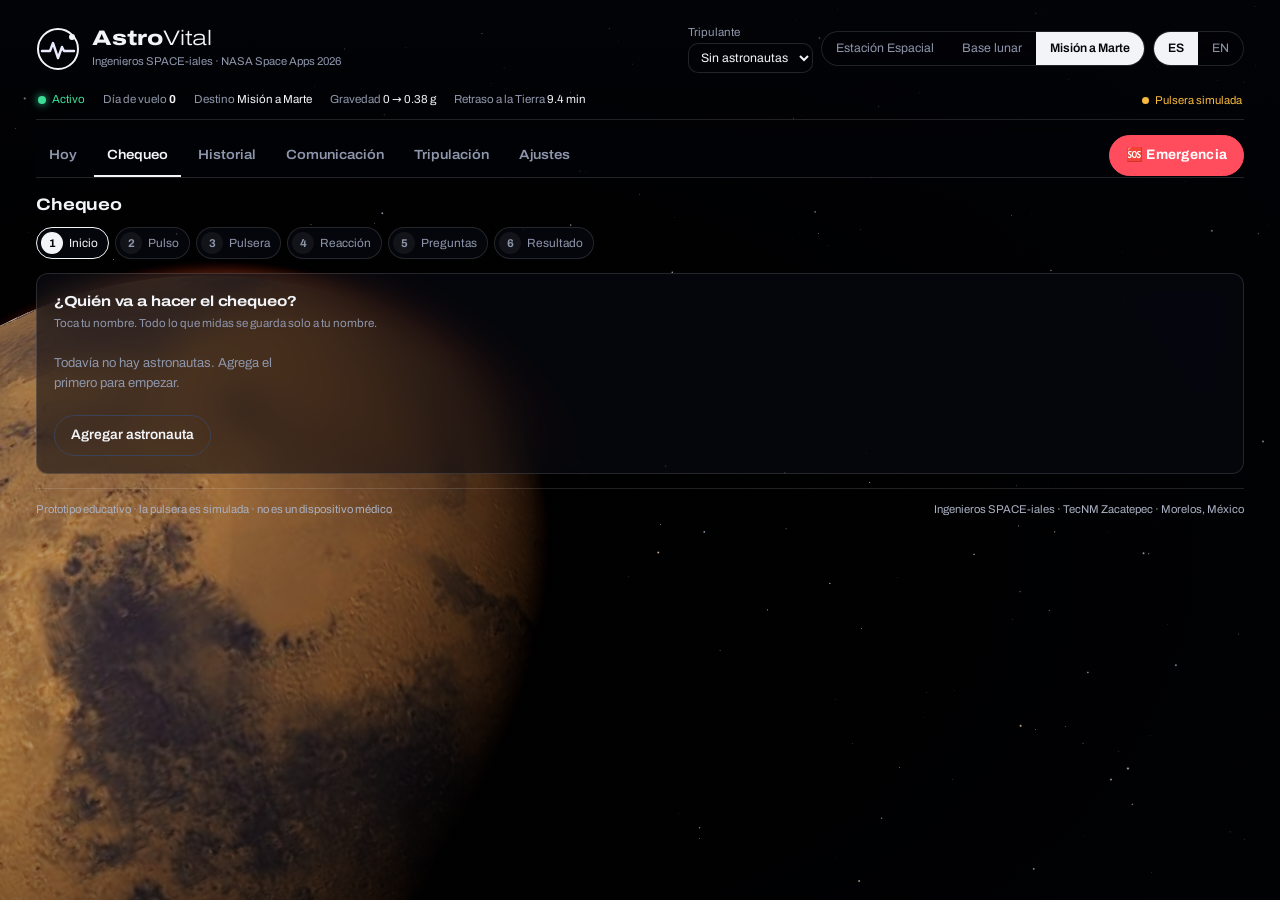
==== commit 7ea9e2c0: "Project conclusion, version 1.0" ====
--- a/index.html
+++ b/index.html
@@ -5,12 +5,13 @@
 <meta name="viewport" content="width=device-width, initial-scale=1, viewport-fit=cover">
 <title>AstroVital · Nave</title>
 <meta name="description" content="AstroVital: monitoreo de salud para astronautas. App de la nave.">
-<link rel="preconnect" href="https://fonts.googleapis.com">
-<link rel="preconnect" href="https://fonts.gstatic.com" crossorigin>
-<link rel="stylesheet" href="https://fonts.googleapis.com/css2?family=Chakra+Petch:wght@500;600;700&family=IBM+Plex+Sans:wght@400;500;600&family=IBM+Plex+Mono:wght@400;500&display=swap">
+<link rel="icon" href="assets/logo.svg" type="image/svg+xml">
+<link rel="preload" href="assets/fonts/archivo-latin.woff2" as="font" type="font/woff2" crossorigin>
+<script type="importmap">{"imports":{"three":"./js/vendor/three.module.min.js"}}</script>
 <link rel="stylesheet" href="css/base.css">
 <link rel="stylesheet" href="css/components.css">
 <link rel="stylesheet" href="css/screens.css">
+<link rel="stylesheet" href="css/theme.css">
 <script type="module" src="js/nave.js"></script>
 </head>
 <body>
@@ -18,9 +19,9 @@
   <header class="top">
     <div class="brand">
       <svg width="44" height="44" viewBox="0 0 44 44" aria-hidden="true">
-        <circle cx="22" cy="22" r="20" fill="none" stroke="#4fc1c0" stroke-width="2"/>
+        <circle cx="22" cy="22" r="20" fill="none" stroke="#F2F4F8" stroke-width="2"/>
         <path d="M6 24h8l3-8 5 15 4-11 2 4h10" fill="none" stroke="#e9ecff" stroke-width="2.4" stroke-linecap="round" stroke-linejoin="round"/>
-        <circle cx="36" cy="10" r="3" fill="#4fc1c0"/>
+        <circle cx="36" cy="10" r="3" fill="#F2F4F8"/>
       </svg>
       <div>
         <h1>Astro<span>Vital</span></h1>
@@ -28,6 +29,7 @@
       </div>
     </div>
     <div class="controls">
+      <label class="crewpick"><span class="label" data-i18n="crew"></span><select id="crewSel"></select></label>
       <div class="seg" role="group" aria-label="Mission" id="missionSeg"></div>
       <div class="seg" role="group" aria-label="Language" id="langSeg">
         <button type="button" data-lang="es">ES</button>
@@ -36,94 +38,150 @@
     </div>
   </header>
 
-  <section class="strip" aria-label="Mission status">
-    <div><span class="label" data-i18n="crew"></span><span class="v">CDR-1 · M. Rivera</span></div>
-    <div><span class="label" data-i18n="missionDay"></span><span class="v" id="sDay"></span></div>
-    <div><span class="label" data-i18n="gravity"></span><span class="v" id="sGrav"></span></div>
-    <div><span class="label" data-i18n="delay"></span><span class="v" id="sDelay"></span></div>
-    <div><span class="label" data-i18n="scenario"></span>
-      <select id="scenario" aria-label="Scenario"></select>
-    </div>
-    <div><span class="label" data-i18n="link"></span><span class="linkstate" id="sLink" data-up="true"></span><span class="sim" data-i18n="simulated"></span></div>
-  </section>
-
-  <nav class="tabs" role="tablist" id="tabs"></nav>
+  <div class="telemetry" id="telemetry" aria-label="Mission status"></div>
+
+  <div class="navbar">
+    <nav class="tabs" role="tablist" id="tabs"></nav>
+    <button type="button" class="btn emg-btn" id="emgBtn"><span aria-hidden="true">🆘</span> <span data-i18n="emgBtn"></span></button>
+  </div>
 
   <main>
-    <!-- PANEL -->
+    <!-- TODAY (home) -->
     <section id="v-panel" class="stack" role="tabpanel">
-      <div class="triage" id="triage"></div>
-      <div class="grid2">
-        <div class="card bodymap">
-          <div class="row" style="justify-content:space-between">
-            <h2 data-i18n="bodyTitle"></h2>
-            <span class="note" data-i18n="tapZone"></span>
-          </div>
-          <svg viewBox="0 0 520 560" role="img" aria-labelledby="figTitle" id="figure">
-            <title id="figTitle">Astronaut body map</title>
-            <ellipse class="aura" id="aura" cx="260" cy="285" rx="150" ry="268"/>
-            <!-- figure -->
-            <rect class="fig" x="166" y="140" width="36" height="140" rx="18"/>
-            <rect class="fig" x="318" y="140" width="36" height="140" rx="18"/>
-            <circle class="fig" cx="184" cy="292" r="17"/>
-            <circle class="fig" cx="336" cy="292" r="17"/>
-            <rect class="fig" x="207" y="292" width="48" height="190" rx="20"/>
-            <rect class="fig" x="265" y="292" width="48" height="190" rx="20"/>
-            <rect class="fig" x="200" y="472" width="58" height="32" rx="12"/>
-            <rect class="fig" x="262" y="472" width="58" height="32" rx="12"/>
-            <rect class="fig" x="198" y="128" width="124" height="176" rx="30"/>
-            <rect x="236" y="168" width="48" height="34" rx="6" fill="#0f1330" stroke="#2b3366" stroke-width="2"/>
-            <circle cx="248" cy="185" r="4" fill="#ff5c6c"/><circle cx="260" cy="185" r="4" fill="#f5b83d"/><circle cx="272" cy="185" r="4" fill="#3ecf8e"/>
-            <rect x="198" y="282" width="124" height="14" rx="6" fill="#2b3366"/>
-            <circle class="fig" cx="260" cy="76" r="52"/>
-            <ellipse class="visor" cx="268" cy="82" rx="34" ry="24"/>
-            <path d="M246 72 q10 -10 24 -6" stroke="rgba(233,236,255,.35)" stroke-width="3" fill="none" stroke-linecap="round"/>
-            <g id="hots"></g>
-          </svg>
-          <div class="zone-chips" id="chips"></div>
-        </div>
-        <div class="card zd" id="zone"></div>
-      </div>
-    </section>
-
-    <!-- CHECK-IN -->
-    <section id="v-checkin" class="card stack" role="tabpanel" hidden>
-      <div>
+      <div class="hero" id="hero" data-l="none">
+        <div class="planet" id="planet" aria-hidden="true"></div>
+        <div class="astro" id="astro"></div>
+        <div class="hero-body" id="heroBody"></div>
+      </div>
+      <div class="weather" id="weather" aria-live="polite"></div>
+      <div class="card stack">
+        <div class="row" style="justify-content:space-between"><h2 data-i18n="planTitle"></h2><span class="note streak" id="streak"></span></div>
+        <ul class="plan" id="plan"></ul>
+      </div>
+    </section>
+
+    <!-- CHECK-UP -->
+    <section id="v-checkin" class="stack" role="tabpanel" hidden>
+      <div class="wiz-head">
         <h2 data-i18n="ciTitle"></h2>
-        <p class="note" data-i18n="ciSub" style="margin-top:4px"></p>
-      </div>
-      <form class="ci" id="ciForm" novalidate>
-        <div class="row">
-          <button type="button" class="btn small" id="syncBtn" data-i18n="sync"></button>
-          <span class="note" data-i18n="syncNote"></span>
-        </div>
-        <div class="fgrid">
-          <div class="field"><label for="f-sleep" data-i18n="fSleep"></label><input id="f-sleep" type="number" step="0.1" min="0" max="16" inputmode="decimal"><span class="hint">h</span></div>
-          <div class="field"><label for="f-sys" data-i18n="fSys"></label><input id="f-sys" type="number" min="60" max="250" inputmode="numeric"><span class="hint">mmHg</span></div>
-          <div class="field"><label for="f-dia" data-i18n="fDia"></label><input id="f-dia" type="number" min="30" max="160" inputmode="numeric"><span class="hint">mmHg</span></div>
-          <div class="field"><label for="f-hr" data-i18n="fHr"></label><input id="f-hr" type="number" min="25" max="220" inputmode="numeric"><span class="hint" data-i18n="bpm"></span></div>
-          <div class="field"><label for="f-glu" data-i18n="fGlu"></label><input id="f-glu" type="number" min="20" max="600" inputmode="numeric"><span class="hint">mg/dL</span></div>
-          <div class="field"><label for="f-temp" data-i18n="fTemp"></label><input id="f-temp" type="number" step="0.1" min="33" max="43" inputmode="decimal"><span class="hint">°C</span></div>
-          <div class="field"><label for="f-spo2" data-i18n="fSpo2"></label><input id="f-spo2" type="number" min="50" max="100" inputmode="numeric"><span class="hint">%</span></div>
-          <div class="field"><label for="f-ex" data-i18n="fEx"></label><input id="f-ex" type="number" min="0" max="400" inputmode="numeric"><span class="hint">min</span></div>
-        </div>
-        <div class="field">
-          <span class="label" data-i18n="fMood"></span>
-          <div class="moods" id="moods"></div>
-        </div>
-        <div class="field">
-          <span class="label" data-i18n="fSym"></span>
-          <div class="checks" id="syms"></div>
-        </div>
-        <div class="row">
-          <button type="submit" class="btn primary" data-i18n="save"></button>
+        <ol class="stepper" id="stepper"></ol>
+      </div>
+      <div class="whoami" id="ciWho"></div>
+      <form class="stack" id="ciForm" novalidate>
+
+        <!-- 0. Who are you? -->
+        <div class="card stack step" data-step="0">
+          <div class="start" id="ciStart"></div>
+          <div class="stack" id="ciPicker">
+            <div class="step-head"><div><h3 data-i18n="pickTitle"></h3><p class="note" data-i18n="pickSub"></p></div></div>
+            <div class="pick-grid" id="pickGrid"></div>
+            <div class="row"><button type="button" class="btn" data-tab="crew" data-add-crew="1" data-i18n="addCrew"></button></div>
+          </div>
+        </div>
+
+        <!-- 1. Pulse with the camera -->
+        <div class="card stack step" data-step="1">
+          <div class="step-head"><span class="step-n">2</span><div><h3 data-i18n="camTitle"></h3><p class="note" data-i18n="camSub"></p></div><span class="src-tag" data-src="camera" data-i18n="srcCamera"></span></div>
+          <div class="cam-wrap" id="camWrap" hidden>
+            <video id="camVideo" playsinline muted></video>
+            <div class="cam-oval" aria-hidden="true"></div>
+            <div class="cam-hud" id="camHud"></div>
+          </div>
+          <div class="bar" id="camBar" hidden><i id="camBarFill" style="width:0%"></i></div>
+          <div id="camResult" class="cam-result" hidden></div>
+          <div class="row">
+            <button type="button" class="btn primary" id="camStart" data-i18n="camStart"></button>
+            <button type="button" class="btn" id="camSkip" data-i18n="camSkip"></button>
+            <button type="button" class="btn" id="camCancel" data-i18n="cancel" hidden></button>
+          </div>
+          <p class="err" id="camErr" role="alert"></p>
+          <details class="help"><summary data-i18n="howMeasure"></summary><p data-i18n="helpCam"></p></details>
+        </div>
+
+        <!-- 2. Virtual wristband (simulated) -->
+        <div class="card stack step" data-step="2">
+          <div class="step-head"><span class="step-n">3</span><div><h3 data-i18n="wearTitle"></h3><p class="note" data-i18n="wearSub"></p></div><span class="src-tag" id="wearTag" data-src="sim"></span></div>
+          <div class="wear-grid" id="wearGrid"></div>
+          <div class="row">
+            <button type="button" class="btn small" id="syncBtn" data-i18n="wearRead"></button>
+            <button type="button" class="btn small" id="manualBtn" data-i18n="wearManual"></button>
+          </div>
+        </div>
+
+        <!-- 3. Reaction test (PVT-B) -->
+        <div class="card stack step" data-step="3">
+          <div class="step-head"><span class="step-n">4</span><div><h3 data-i18n="pvtTitle"></h3><p class="note" data-i18n="pvtSub"></p></div><span class="src-tag" data-src="self" data-i18n="srcReal"></span></div>
+          <div class="pvt-box" id="pvtBox" tabindex="0" role="button" aria-live="polite"></div>
+          <div class="bar" id="pvtBar" hidden><i id="pvtBarFill" style="width:0%"></i></div>
+          <div id="pvtResult" class="pvt-result" hidden></div>
+          <div class="row">
+            <label class="pvt-len"><span class="label" data-i18n="pvtLength"></span>
+              <select id="pvtLen" class="field-select"></select></label>
+            <button type="button" class="btn primary" id="pvtStart" data-i18n="pvtStart"></button>
+            <button type="button" class="btn" id="pvtCancel" data-i18n="pvtCancel" hidden></button>
+            <button type="button" class="btn" id="pvtSkip" data-i18n="pvtSkip"></button>
+          </div>
+          <details class="help"><summary data-i18n="howMeasure"></summary><p data-i18n="helpPvt"></p></details>
+        </div>
+
+        <!-- 4. Your answers -->
+        <div class="card stack step" data-step="4">
+          <div class="step-head"><span class="step-n">5</span><div><h3 data-i18n="ansTitle"></h3><p class="note" data-i18n="ansSub"></p></div><span class="src-tag" data-src="self" data-i18n="srcSelf"></span></div>
+          <div class="field" style="max-width:340px">
+            <label for="f-sleep" data-i18n="fSleep"></label>
+            <div class="row" style="flex-wrap:nowrap">
+              <input id="f-sleep" type="number" step="0.1" min="0" max="16" inputmode="decimal">
+              <button type="button" class="btn small" id="sleepUnknown" aria-pressed="false" data-i18n="dontKnow"></button>
+            </div>
+            <details class="help"><summary data-i18n="howMeasure"></summary><p data-i18n="helpSleep"></p></details>
+          </div>
+          <div class="vas-grid">
+            <div class="field vas" id="vasMoodField">
+              <label for="vas-mood" data-i18n="vasMood"></label>
+              <input id="vas-mood" type="range" min="0" max="100" step="1" value="50">
+              <div class="vas-ends"><span data-i18n="vasMoodLo"></span><output id="vas-mood-out">–</output><span data-i18n="vasMoodHi"></span></div>
+            </div>
+            <div class="field vas" id="vasStressField">
+              <label for="vas-stress" data-i18n="vasStress"></label>
+              <input id="vas-stress" type="range" min="0" max="100" step="1" value="50">
+              <div class="vas-ends"><span data-i18n="vasStressLo"></span><output id="vas-stress-out">–</output><span data-i18n="vasStressHi"></span></div>
+            </div>
+          </div>
+          <details class="help"><summary data-i18n="howMeasure"></summary><p data-i18n="helpVas"></p></details>
+          <div class="pss" id="pssBox"></div>
+          <div class="field">
+            <span class="label" data-i18n="fSym"></span>
+            <div class="checks" id="syms"></div>
+          </div>
+        </div>
+
+        <!-- 5. Result -->
+        <div class="card stack step" data-step="5">
+          <div class="result" id="ciResult"></div>
+        </div>
+
+        <div class="wiz-nav">
+          <button type="button" class="btn" id="wizBack" data-i18n="back"></button>
           <span class="err" id="ciErr" role="alert"></span>
+          <button type="button" class="btn primary" id="wizNext" data-i18n="next"></button>
+          <button type="submit" class="btn primary" id="wizSave" data-i18n="saveSee" hidden></button>
         </div>
       </form>
     </section>
 
     <!-- TRENDS -->
     <section id="v-trends" class="stack" role="tabpanel" hidden>
+      <div class="card stack">
+        <div>
+          <h2 data-i18n="logTitle"></h2>
+          <p class="note" data-i18n="logSub" style="margin-top:4px"></p>
+        </div>
+        <ul class="msgs" id="ciLog"></ul>
+      </div>
+      <div class="card stack">
+        <h2 data-i18n="emgLogTitle"></h2>
+        <ul class="msgs" id="emgLog"></ul>
+      </div>
       <div class="card stack">
         <div>
           <h2 data-i18n="trTitle"></h2>
@@ -138,19 +196,6 @@
           <span class="note" data-i18n="band"></span>
         </div>
         <div class="chartwrap"><svg id="chart" viewBox="0 0 760 300" role="img" aria-label="Trend chart"></svg></div>
-      </div>
-    </section>
-
-    <!-- MISSIONS -->
-    <section id="v-missions" class="stack" role="tabpanel" hidden>
-      <div class="stats" id="gStats"></div>
-      <div class="card stack">
-        <h2 data-i18n="todayMissions"></h2>
-        <ul class="tasks" id="tasks"></ul>
-      </div>
-      <div class="card stack">
-        <h2 data-i18n="badgesTitle"></h2>
-        <div class="badges" id="badges"></div>
       </div>
     </section>
 
@@ -187,30 +232,68 @@
       </div>
     </section>
 
-    <!-- SCIENCE -->
-    <section id="v-science" class="stack" role="tabpanel" hidden>
-      <div class="card stack">
-        <h2 data-i18n="sciTitle"></h2>
-        <p class="why" data-i18n="sciSub"></p>
-        <div class="hz-grid" id="hzGrid"></div>
-      </div>
-      <div class="card stack">
-        <h2 data-i18n="factsTitle"></h2>
-        <div class="facts" id="facts"></div>
-      </div>
-      <div class="card stack">
-        <h2 data-i18n="refsTitle"></h2>
-        <ol class="refs" id="refs"></ol>
-        <p class="note" data-i18n="disclaimer"></p>
+    <!-- CREW -->
+    <section id="v-crew" class="stack" role="tabpanel" hidden>
+      <div class="card stack">
+        <div class="row" style="justify-content:space-between">
+          <div>
+            <h2 data-i18n="crewTitle"></h2>
+            <p class="note" data-i18n="crewSub" style="margin-top:4px"></p>
+          </div>
+          <button type="button" class="btn primary small" id="addCrewBtn" data-i18n="addCrew"></button>
+        </div>
+        <ul class="msgs" id="crewList"></ul>
+      </div>
+      <form class="card ci" id="crewForm" novalidate hidden>
+        <h2 id="crewFormTitle"></h2>
+        <input type="hidden" id="crew-id">
+        <div class="fgrid">
+          <div class="field"><label for="crew-name" data-i18n="fName"></label><input id="crew-name" type="text" maxlength="40" autocomplete="off" style="font-family:var(--f-body)"></div>
+          <div class="field"><label for="crew-role" data-i18n="fRole"></label><select id="crew-role" class="field-select"></select></div>
+          <div class="field"><label for="crew-age" data-i18n="fAge"></label><input id="crew-age" type="number" inputmode="numeric"><span class="hint" data-i18n="years"></span></div>
+          <div class="field"><label for="crew-weight" data-i18n="fWeight"></label><input id="crew-weight" type="number" step="0.1" inputmode="decimal"><span class="hint">kg</span></div>
+          <div class="field"><label for="crew-height" data-i18n="fHeight"></label><input id="crew-height" type="number" step="any" inputmode="decimal" placeholder="172 o 1.72"><span class="hint">cm</span></div>
+        </div>
+        <div class="field"><label for="crew-notes" data-i18n="fNotes"></label><textarea class="reply" id="crew-notes" maxlength="300" style="min-height:64px"></textarea></div>
+        <div class="row">
+          <button type="submit" class="btn primary" data-i18n="saveCrew"></button>
+          <button type="button" class="btn" id="crewCancelBtn" data-i18n="cancel"></button>
+          <span class="err" id="crewErr" role="alert"></span>
+        </div>
+      </form>
+    </section>
+
+    <!-- SETTINGS: your data -->
+    <section id="v-more" class="stack" role="tabpanel" hidden>
+      <div class="card stack">
+        <h2 data-i18n="dataTitle"></h2>
+        <p class="note" data-i18n="dataSub"></p>
+        <div class="data-actions">
+          <div class="data-act"><div><strong data-i18n="bkSave"></strong><p class="note" data-i18n="bkSaveSub"></p></div><button type="button" class="btn small" id="bkSave" data-i18n="bkSaveBtn"></button></div>
+          <div class="data-act"><div><strong data-i18n="bkLoad"></strong><p class="note" data-i18n="bkLoadSub"></p></div><label class="btn small" for="bkFile" data-i18n="bkLoadBtn"></label><input type="file" id="bkFile" accept=".json,application/json" hidden></div>
+          <div class="data-act"><div><strong data-i18n="clrMsgs"></strong><p class="note" data-i18n="clrMsgsSub"></p></div><button type="button" class="btn small" id="clearMsgs" data-i18n="clrMsgsBtn"></button></div>
+          <div class="data-act"><div><strong data-i18n="resetAll"></strong><p class="note" data-i18n="resetAllSub"></p></div><button type="button" class="btn small danger" id="resetAll" data-i18n="resetAllBtn"></button></div>
+        </div>
+        <div class="confirm" id="dataConfirm" hidden></div>
       </div>
     </section>
   </main>
+
+  <aside class="drawer" id="detail" aria-labelledby="detailTitle" inert>
+    <div class="drawer-head">
+      <h2 id="detailTitle" data-i18n="detailTitle"></h2>
+      <button type="button" class="btn small" id="hideDetail" data-i18n="hideDetail"></button>
+    </div>
+    <div class="zone-chips" id="chips"></div>
+    <div class="zd" id="zone"></div>
+  </aside>
 
   <footer>
     <span data-i18n="footer"></span>
-    <span>TecNM Zacatepec · Morelos, México · <button type="button" class="btn small" id="clearMsgs" style="padding:2px 8px">Reset link</button></span>
+    <span>Ingenieros SPACE-iales · TecNM Zacatepec · Morelos, México</span>
   </footer>
 </div>
+<div class="emg" id="emg" role="dialog" aria-modal="true" aria-labelledby="emgTitle" hidden><div class="emg-box" id="emgBox"></div></div>
 <div class="toast" id="toast" hidden></div>
 
 
--- a/css/base.css
+++ b/css/base.css
@@ -0,0 +1,51 @@
+/* AstroVital · base: color tokens, typography, page */
+
+/* The typeface travels with the app (no internet needed): Archivo, SIL Open Font License, see assets/fonts. */
+@font-face{font-family:"Archivo";src:url("../assets/fonts/archivo-latin.woff2") format("woff2");font-weight:100 900;font-stretch:62% 125%;font-style:normal;font-display:swap}
+
+/* Look: deep space. The interface is black and starlight white; color is reserved for health
+   (green, yellow, red). The one loud element is the floating astronaut over the planet of the mission. */
+:root{
+  color-scheme: dark;
+  --bg:#04050A;
+  --panel:#0C0F17;
+  --panel2:#141824;
+  --line:#242A3A;
+  --fg:#F2F4F8;
+  --muted:#8E96AB;
+  --accent:#F2F4F8;
+  --accent-ink:#05060B;
+  --ok:#3DDC97;
+  --warn:#F7B93E;
+  --bad:#FF4D5E;
+  --ok-bg:rgba(61,220,151,.12);
+  --warn-bg:rgba(247,185,62,.13);
+  --bad-bg:rgba(255,77,94,.14);
+  --f-display:"Archivo", "Segoe UI", system-ui, sans-serif;
+  --f-body:"Archivo", "Segoe UI", system-ui, sans-serif;
+  --f-mono:"Archivo", "Segoe UI", system-ui, sans-serif;      /* numbers: same family, tabular figures */
+  --f-code:ui-monospace, "Cascadia Mono", Consolas, Menlo, monospace;   /* only the plain-text report */
+  --ease-out:cubic-bezier(0.23, 1, 0.32, 1);
+  --ease-in-out:cubic-bezier(0.77, 0, 0.175, 1);
+  --ease-drawer:cubic-bezier(0.32, 0.72, 0, 1);
+}
+*{box-sizing:border-box}
+[hidden]{display:none!important}
+html,body{background:var(--bg);color:var(--fg)}
+body{font-family:var(--f-body);font-size:.95rem;line-height:1.5;
+  padding-left:max(16px, env(safe-area-inset-left, 0px));
+  padding-right:max(16px, env(safe-area-inset-right, 0px));
+  padding-block:16px 32px;
+  font-variant-numeric:tabular-nums;
+}
+.app{max-width:1240px;margin:0 auto;display:flex;flex-direction:column;gap:14px}
+h1,h2,h3{font-family:var(--f-display);font-stretch:118%;font-weight:700;text-wrap:balance;margin:0;letter-spacing:-.01em}
+h2{font-size:1.15rem}
+h3{font-size:1rem}
+p{margin:0}
+button,input,select{font:inherit;color:inherit}
+button{cursor:pointer}
+:focus-visible{outline:2px solid var(--accent);outline-offset:2px}
+.mono{font-family:var(--f-mono);font-variant-numeric:tabular-nums}
+.label{font-size:.8rem;color:var(--muted)}
+
--- a/css/components.css
+++ b/css/components.css
@@ -0,0 +1,53 @@
+/* AstroVital · shared components */
+/* top bar */
+.top{display:flex;flex-wrap:wrap;align-items:center;justify-content:space-between;gap:12px}
+.brand{display:flex;align-items:center;gap:12px;min-width:0}
+.brand svg{flex:none}
+.brand h1{font-size:1.6rem;line-height:1}
+.brand h1 span{color:var(--accent)}
+.brand .sub{font-size:.78rem;color:var(--muted);margin-top:4px}
+.controls{display:flex;flex-wrap:wrap;gap:8px;align-items:center}
+.seg{display:inline-flex;border:1px solid var(--line);border-radius:10px;overflow:hidden;background:var(--panel)}
+.seg button{background:none;border:0;padding:7px 12px;font-size:.85rem;color:var(--muted);white-space:nowrap}
+.seg button[aria-pressed="true"]{background:var(--accent);color:var(--accent-ink);font-weight:600}
+
+/* status strip */
+.strip{display:grid;grid-template-columns:repeat(auto-fit,minmax(150px,1fr));gap:1px;background:var(--line);border:1px solid var(--line);border-radius:12px;overflow:hidden}
+.strip > div{background:var(--panel);padding:10px 14px;display:flex;flex-direction:column;gap:2px;min-width:0}
+.strip .v{font-family:var(--f-mono);font-size:1rem;font-variant-numeric:tabular-nums}
+.strip select{background:var(--panel2);border:1px solid var(--line);border-radius:8px;padding:4px 6px;font-size:.85rem;max-width:100%}
+.sim{display:inline-flex;align-items:center;gap:6px;font-size:.78rem;color:var(--warn)}
+.sim::before{content:"";width:7px;height:7px;border-radius:50%;background:var(--warn)}
+
+/* tabs */
+.tabs{display:flex;gap:4px;overflow-x:auto;border-bottom:1px solid var(--line);scrollbar-width:thin}
+.tabs button{background:none;border:0;border-bottom:2px solid transparent;padding:10px 14px;color:var(--muted);font-family:var(--f-display);font-weight:600;font-size:.95rem;white-space:nowrap}
+.tabs button[aria-selected="true"]{color:var(--fg);border-bottom-color:var(--accent)}
+
+/* cards */
+.card{background:var(--panel);border:1px solid var(--line);border-radius:14px;padding:16px;min-width:0}
+.grid2{display:grid;grid-template-columns:minmax(0,1.05fr) minmax(0,1fr);gap:14px}
+@media (max-width:880px){.grid2{grid-template-columns:minmax(0,1fr)}}
+
+/* triage */
+.triage{display:flex;gap:16px;align-items:flex-start;border-radius:14px;padding:16px 18px;border:1px solid var(--line);background:var(--panel)}
+.triage[data-l="0"]{border-color:var(--ok);background:linear-gradient(90deg,var(--ok-bg),var(--panel) 60%)}
+.triage[data-l="1"]{border-color:var(--warn);background:linear-gradient(90deg,var(--warn-bg),var(--panel) 60%)}
+.triage[data-l="2"]{border-color:var(--bad);background:linear-gradient(90deg,var(--bad-bg),var(--panel) 60%)}
+.lamp{flex:none;width:46px;height:46px;border-radius:50%;display:grid;place-items:center;font-family:var(--f-display);font-weight:700;color:var(--bg)}
+.lamp[data-l="0"]{background:var(--ok)}
+.lamp[data-l="1"]{background:var(--warn)}
+.lamp[data-l="2"]{background:var(--bad);animation:pulse 1.6s ease-in-out infinite}
+@keyframes pulse{50%{box-shadow:0 0 0 10px rgba(255,92,108,0)}0%{box-shadow:0 0 0 0 rgba(255,92,108,.55)}}
+.triage h2{font-size:1.25rem}
+.triage .body{display:flex;flex-direction:column;gap:6px;min-width:0}
+.triage .delay{font-size:.88rem;color:var(--muted)}
+.triage ol{margin:4px 0 0;padding-left:20px;display:flex;flex-direction:column;gap:2px}
+
+/* status pills */
+.pill{display:inline-flex;align-items:center;gap:6px;padding:2px 10px;border-radius:999px;font-size:.78rem;font-weight:600;white-space:nowrap}
+.pill::before{content:"";width:7px;height:7px;border-radius:50%;background:currentColor}
+.pill[data-l="0"]{color:var(--ok);background:var(--ok-bg)}
+.pill[data-l="1"]{color:var(--warn);background:var(--warn-bg)}
+.pill[data-l="2"]{color:var(--bad);background:var(--bad-bg)}
+
--- a/css/screens.css
+++ b/css/screens.css
@@ -0,0 +1,361 @@
+/* AstroVital · screens */
+/* body map */
+.bodymap svg{width:100%;height:auto;display:block;max-width:100%}
+.fig{fill:var(--panel2);stroke:var(--line);stroke-width:2}
+.visor{fill:#0a0d1f;stroke:var(--line);stroke-width:2}
+.hot{cursor:pointer}
+.hot .dot{stroke:var(--bg);stroke-width:3}
+.hot .ring{fill:none;stroke-width:2;opacity:0}
+.hot.sel .ring{opacity:1}
+.hot .lead{stroke-width:1.5;stroke-dasharray:3 3}
+.hot text{font-family:var(--f-display);font-size:15px;font-weight:600;fill:var(--fg)}
+.hot:hover text,.hot.sel text{fill:var(--accent)}
+.hot:focus{outline:none}
+.hot:focus-visible .ring{opacity:1}
+.aura{fill:none;stroke-width:2;stroke-dasharray:6 7}
+.zone-chips{display:flex;flex-wrap:wrap;gap:6px;margin-top:10px}
+.zone-chips button{display:inline-flex;align-items:center;gap:6px;background:var(--panel2);border:1px solid var(--line);border-radius:999px;padding:4px 10px;font-size:.8rem}
+.zone-chips button[aria-pressed="true"]{border-color:var(--accent)}
+.zone-chips i{width:8px;height:8px;border-radius:50%;display:inline-block}
+
+/* zone detail */
+.zd{display:flex;flex-direction:column;gap:14px}
+.zd-head{display:flex;justify-content:space-between;gap:10px;align-items:flex-start;flex-wrap:wrap}
+.vals{display:grid;grid-template-columns:repeat(auto-fit,minmax(130px,1fr));gap:8px}
+.val{background:var(--panel2);border-radius:10px;padding:10px 12px;border-left:3px solid var(--line);min-width:0}
+.val[data-l="0"]{border-left-color:var(--ok)}
+.val[data-l="1"]{border-left-color:var(--warn)}
+.val[data-l="2"]{border-left-color:var(--bad)}
+.val .n{font-family:var(--f-mono);font-size:1.25rem;font-variant-numeric:tabular-nums}
+.val .u{font-size:.75rem;color:var(--muted);margin-left:3px}
+.val .r{font-size:.72rem;color:var(--muted)}
+.findings{list-style:none;margin:0;padding:0;display:flex;flex-direction:column;gap:6px}
+.findings li{display:flex;gap:8px;align-items:flex-start;font-size:.92rem}
+.findings li b{flex:none;width:8px;height:8px;border-radius:50%;margin-top:7px}
+.do{background:var(--panel2);border-radius:10px;padding:12px 14px}
+.do ul{margin:6px 0 0;padding-left:18px;display:flex;flex-direction:column;gap:3px}
+.meta{display:flex;flex-wrap:wrap;gap:6px}
+.tag{font-size:.75rem;border:1px solid var(--line);border-radius:6px;padding:2px 8px;color:var(--muted)}
+.tag.hz{color:var(--accent);border-color:rgba(242,244,248,.4)}
+.why{color:var(--muted);font-size:.92rem}
+
+/* check-in */
+form.ci{display:flex;flex-direction:column;gap:16px}
+.fgrid{display:grid;grid-template-columns:repeat(auto-fit,minmax(170px,1fr));gap:12px}
+.field{display:flex;flex-direction:column;gap:4px;min-width:0}
+.field label{font-size:.82rem;color:var(--muted)}
+.field input{background:var(--panel2);border:1px solid var(--line);border-radius:8px;padding:9px 10px;font-family:var(--f-mono);font-size:1rem;width:100%}
+.field .hint{font-size:.72rem;color:var(--muted)}
+.moods{display:flex;gap:6px;flex-wrap:wrap}
+.moods button{background:var(--panel2);border:1px solid var(--line);border-radius:10px;padding:6px 10px;font-size:1.3rem;line-height:1}
+.moods button[aria-pressed="true"]{border-color:var(--accent);background:rgba(242,244,248,.18)}
+.checks{display:flex;flex-wrap:wrap;gap:8px}
+.checks label{display:inline-flex;align-items:center;gap:6px;background:var(--panel2);border:1px solid var(--line);border-radius:8px;padding:6px 10px;font-size:.88rem;cursor:pointer}
+.row{display:flex;flex-wrap:wrap;gap:10px;align-items:center}
+.btn{border-radius:10px;padding:10px 16px;font-weight:600;border:1px solid var(--line);background:var(--panel2)}
+.btn.primary{background:var(--accent);color:var(--accent-ink);border-color:var(--accent)}
+.btn.small{padding:6px 12px;font-size:.85rem}
+.err{color:var(--bad);font-size:.85rem}
+
+/* trends */
+.spark-grid{display:grid;grid-template-columns:repeat(auto-fit,minmax(170px,1fr));gap:10px}
+.spark{background:var(--panel2);border:1px solid var(--line);border-radius:12px;padding:10px 12px;text-align:left;display:flex;flex-direction:column;gap:4px;min-width:0}
+.spark[aria-pressed="true"]{border-color:var(--accent)}
+.spark .top2{display:flex;justify-content:space-between;align-items:baseline;gap:6px}
+.spark .n{font-family:var(--f-mono);font-size:1.1rem}
+.spark svg{width:100%;height:38px;display:block}
+.spark .tr{font-size:.75rem;color:var(--muted)}
+.chartwrap{overflow-x:auto}
+.chartwrap svg{width:100%;min-width:520px;height:auto;display:block}
+.alerts{list-style:none;padding:0;margin:0;display:flex;flex-direction:column;gap:8px}
+.alerts li{background:var(--panel2);border-radius:10px;padding:10px 12px;border-left:3px solid var(--warn);font-size:.92rem}
+.alerts li[data-l="2"]{border-left-color:var(--bad)}
+
+/* missions */
+.stats{display:grid;grid-template-columns:repeat(auto-fit,minmax(150px,1fr));gap:10px}
+.stat{background:var(--panel2);border-radius:12px;padding:12px 14px}
+.stat .n{font-family:var(--f-display);font-size:1.8rem;font-weight:700;color:var(--accent)}
+.tasks{list-style:none;padding:0;margin:0;display:flex;flex-direction:column;gap:8px}
+.tasks li{display:flex;gap:12px;align-items:center;background:var(--panel2);border-radius:10px;padding:10px 12px}
+.tasks .chk{flex:none;width:26px;height:26px;border-radius:7px;border:2px solid var(--line);display:grid;place-items:center;background:none;color:var(--accent-ink);font-weight:700}
+.tasks .chk[aria-pressed="true"]{background:var(--accent);border-color:var(--accent)}
+.tasks .auto{font-size:.72rem;color:var(--muted)}
+.tasks .pts{margin-left:auto;font-family:var(--f-mono);color:var(--accent);font-size:.85rem;white-space:nowrap}
+.tasks .txt{min-width:0}
+.badges{display:grid;grid-template-columns:repeat(auto-fit,minmax(150px,1fr));gap:10px}
+.badge{border:1px solid var(--line);border-radius:12px;padding:12px;display:flex;flex-direction:column;gap:4px;opacity:.45}
+.badge.on{opacity:1;border-color:var(--accent);background:rgba(242,244,248,.08)}
+.badge .ic{font-family:var(--f-display);font-weight:700;font-size:1.1rem;color:var(--accent)}
+
+/* report */
+pre.report{background:var(--panel2);border:1px solid var(--line);border-radius:12px;padding:14px;white-space:pre-wrap;word-break:break-word;font-family:var(--f-mono);font-size:.85rem;line-height:1.55;margin:0;max-height:560px;overflow:auto}
+
+/* science */
+.hz-grid{display:grid;grid-template-columns:repeat(auto-fit,minmax(200px,1fr));gap:10px}
+.hz{background:var(--panel2);border-radius:12px;padding:12px 14px;display:flex;flex-direction:column;gap:6px}
+.hz h3{color:var(--accent)}
+.refs{margin:0;padding-left:20px;display:flex;flex-direction:column;gap:6px;font-size:.9rem}
+.refs a{color:var(--accent)}
+.facts{display:grid;grid-template-columns:repeat(auto-fit,minmax(220px,1fr));gap:10px}
+.fact{border:1px solid var(--line);border-radius:12px;padding:12px 14px}
+.fact .n{font-family:var(--f-display);font-size:1.5rem;font-weight:700;color:var(--accent)}
+
+.stack{display:flex;flex-direction:column;gap:14px}
+.note{font-size:.8rem;color:var(--muted)}
+footer{font-size:.78rem;color:var(--muted);border-top:1px solid var(--line);padding-top:12px;display:flex;flex-wrap:wrap;justify-content:space-between;gap:8px}
+.toast{position:fixed;left:50%;transform:translateX(-50%);bottom:calc(84px + env(safe-area-inset-bottom, 0px));background:var(--accent);color:var(--accent-ink);font-weight:600;padding:10px 18px;border-radius:10px;box-shadow:0 8px 30px rgba(0,0,0,.4);z-index:20}
+@media (prefers-reduced-motion: reduce){.lamp[data-l="2"]{animation:none}}
+@media (max-width:520px){.brand h1{font-size:1.35rem}.triage{flex-direction:column}}
+
+/* ---------- link (ship <-> Earth) ---------- */
+.linkstate{display:inline-flex;align-items:center;gap:6px;font-size:.85rem}
+.linkstate::before{content:"";width:8px;height:8px;border-radius:50%;background:var(--ok)}
+.linkstate[data-up="false"]::before{background:var(--bad)}
+.linkstate[data-up="false"]{color:var(--bad)}
+.msgs{list-style:none;margin:0;padding:0;display:flex;flex-direction:column;gap:8px}
+.msg{background:var(--panel2);border:1px solid var(--line);border-radius:10px;padding:10px 12px;display:flex;flex-direction:column;gap:4px;min-width:0;text-align:left;width:100%}
+.msg .mh{display:flex;justify-content:space-between;gap:8px;align-items:center;flex-wrap:wrap}
+.msg .mb{font-size:.9rem;white-space:pre-wrap;word-break:break-word}
+.msg[data-new="true"]{border-color:var(--accent)}
+.msg[aria-pressed="true"]{border-color:var(--accent);background:rgba(242,244,248,.10)}
+.st{font-size:.72rem;font-weight:600;text-transform:uppercase;letter-spacing:.06em;padding:2px 8px;border-radius:6px;white-space:nowrap}
+.st[data-s="queued"]{color:var(--bad);background:var(--bad-bg)}
+.st[data-s="inTransit"]{color:var(--warn);background:var(--warn-bg)}
+.st[data-s="delivered"]{color:var(--ok);background:var(--ok-bg)}
+.st[data-s="read"]{color:var(--muted);background:var(--panel)}
+.count{font-family:var(--f-mono);font-variant-numeric:tabular-nums;color:var(--warn)}
+.bar{height:4px;border-radius:2px;background:var(--line);overflow:hidden}
+.bar i{display:block;height:100%;background:var(--warn)}
+.tabs .badge-n{display:inline-grid;place-items:center;min-width:18px;height:18px;border-radius:9px;background:var(--bad);color:#fff;font-size:.7rem;margin-left:6px;padding:0 5px;font-family:var(--f-body)}
+.earth-grid{display:grid;grid-template-columns:minmax(0,.9fr) minmax(0,1.4fr);gap:14px}
+@media (max-width:880px){.earth-grid{grid-template-columns:minmax(0,1fr)}}
+.quick{display:flex;flex-wrap:wrap;gap:6px}
+.quick button{background:var(--panel2);border:1px solid var(--line);border-radius:999px;padding:5px 12px;font-size:.82rem}
+textarea.reply{width:100%;min-height:96px;background:var(--panel2);border:1px solid var(--line);border-radius:10px;padding:10px;font:inherit;color:var(--fg);resize:vertical}
+.empty{color:var(--muted);font-size:.9rem;padding:8px 0}
+.zlist{display:grid;grid-template-columns:repeat(auto-fit,minmax(150px,1fr));gap:6px}
+.zlist span{display:flex;align-items:center;gap:6px;font-size:.85rem;background:var(--panel2);border-radius:8px;padding:6px 10px}
+.zlist i{width:8px;height:8px;border-radius:50%;flex:none}
+
+/* ---------- crew ---------- */
+.strip select#crewSel{background:var(--panel2);border:1px solid var(--line);border-radius:8px;padding:4px 6px;font-size:.85rem;max-width:100%;font-family:var(--f-mono)}
+select.field-select{background:var(--panel2);border:1px solid var(--line);border-radius:8px;padding:9px 10px;font-size:.95rem;width:100%}
+
+/* ---------- Today (home) · mission-control look ---------- */
+.top .crewpick{display:flex;flex-direction:column;gap:2px}
+.top .crewpick select{background:var(--panel);border:1px solid var(--line);border-radius:10px;padding:6px 8px;font-family:var(--f-mono);font-size:.85rem;max-width:220px}
+.telemetry{display:flex;flex-wrap:wrap;align-items:center;gap:6px 18px;padding:8px 2px;border-top:1px solid var(--line);border-bottom:1px solid var(--line);font-family:var(--f-mono);font-size:.8rem;color:var(--fg);font-variant-numeric:tabular-nums}
+.telemetry .tl{color:var(--muted);text-transform:uppercase;letter-spacing:.08em;font-size:.7rem}
+.telemetry .link{display:inline-flex;align-items:center;gap:6px;text-transform:uppercase;letter-spacing:.08em;font-size:.72rem;color:var(--ok)}
+.telemetry .link::before{content:"";width:8px;height:8px;border-radius:50%;background:currentColor;box-shadow:0 0 8px currentColor}
+.telemetry .link[data-up="false"]{color:var(--bad)}
+.telemetry .sim{margin-left:auto}
+
+.hero{position:relative;display:grid;grid-template-columns:auto minmax(0,1fr);gap:28px;align-items:center;padding:26px 28px;border-radius:16px;border:1px solid var(--line);
+  background:
+    linear-gradient(rgba(242,244,248,.05) 1px, transparent 1px) 0 0/100% 28px,
+    linear-gradient(90deg, rgba(242,244,248,.05) 1px, transparent 1px) 0 0/28px 100%,
+    var(--panel)}
+.hero[data-l="0"]{border-color:rgba(62,207,142,.55)}
+.hero[data-l="1"]{border-color:rgba(245,184,61,.6)}
+.hero[data-l="2"]{border-color:rgba(255,92,108,.7);box-shadow:0 0 0 1px rgba(255,92,108,.25), 0 0 40px rgba(255,92,108,.12)}
+.hero[data-l="none"]{grid-template-columns:minmax(0,1fr)}
+.hud{position:absolute;width:14px;height:14px;border-color:var(--accent);border-style:solid;opacity:.8}
+.hud.tl{top:8px;left:8px;border-width:2px 0 0 2px}.hud.tr{top:8px;right:8px;border-width:2px 2px 0 0}
+.hud.bl{bottom:8px;left:8px;border-width:0 0 2px 2px}.hud.br{bottom:8px;right:8px;border-width:0 2px 2px 0}
+.ring{width:180px;height:180px;display:block;max-width:100%}
+.ring-word{font-family:var(--f-display);font-weight:700;font-size:20px;letter-spacing:.06em}
+.ring-sub{font-family:var(--f-mono);font-size:11px;fill:var(--muted)}
+.hero-body{display:flex;flex-direction:column;gap:10px;min-width:0}
+.hero-title{font-size:clamp(1.6rem,3.2vw,2.3rem);line-height:1.1}
+.hero-sub{color:var(--muted);max-width:60ch}
+.hero-reason{display:flex;gap:8px;align-items:flex-start;font-size:.95rem;max-width:65ch}
+.hero-reason b{flex:none;width:8px;height:8px;border-radius:50%;margin-top:7px}
+.hero-steps{margin:0;padding-left:20px;display:flex;flex-direction:column;gap:3px}
+@media (max-width:640px){.hero{grid-template-columns:minmax(0,1fr);justify-items:center;text-align:left;padding:22px 18px}.hero-body{width:100%}}
+
+.home-grid{display:grid;grid-template-columns:minmax(0,1fr) minmax(0,1.3fr);gap:14px}
+@media (max-width:880px){.home-grid{grid-template-columns:minmax(0,1fr)}}
+.plan{list-style:none;margin:0;padding:0;display:flex;flex-direction:column;gap:8px}
+.plan li{display:flex;align-items:center;gap:12px;background:var(--panel2);border-radius:10px;padding:10px 12px;min-height:48px}
+.plan .tick{flex:none;width:24px;height:24px;border-radius:7px;border:2px solid var(--line);display:grid;place-items:center;font-weight:700;color:var(--accent-ink)}
+.plan li[data-done="true"] .tick{background:var(--ok);border-color:var(--ok)}
+.plan li[data-done="true"] .ptxt{color:var(--muted)}
+.plan .ptxt{min-width:0;flex:1}
+.plan .pstate{font-size:.72rem;text-transform:uppercase;letter-spacing:.08em;color:var(--muted)}
+.ztiles{display:grid;grid-template-columns:repeat(auto-fill,minmax(150px,1fr));gap:8px}
+.ztile{display:flex;flex-direction:column;gap:4px;text-align:left;background:var(--panel2);border:1px solid var(--line);border-left-width:3px;border-radius:10px;padding:10px 12px;min-width:0}
+.ztile[data-l="0"]{border-left-color:var(--ok)}
+.ztile[data-l="1"]{border-left-color:var(--warn);background:linear-gradient(90deg,var(--warn-bg),var(--panel2) 70%)}
+.ztile[data-l="2"]{border-left-color:var(--bad);background:linear-gradient(90deg,var(--bad-bg),var(--panel2) 70%)}
+.ztile:hover{border-color:var(--accent)}
+.ztile .zname{display:flex;align-items:center;gap:6px;font-size:.85rem;font-weight:600}
+.ztile .zname i{width:8px;height:8px;border-radius:50%;flex:none}
+.ztile .zval{font-family:var(--f-mono);font-size:.82rem;color:var(--muted);font-variant-numeric:tabular-nums}
+@media (prefers-reduced-motion: no-preference){.hero[data-l="2"] .ring-core{animation:ringpulse 1.6s ease-in-out infinite}}
+@keyframes ringpulse{50%{opacity:.55}}
+
+/* ---------- Check-up (3 steps) ---------- */
+.step-head{display:flex;gap:12px;align-items:flex-start}
+.step-head > div{flex:1;min-width:0;display:flex;flex-direction:column;gap:2px}
+.step-n{flex:none;width:30px;height:30px;border-radius:50%;display:grid;place-items:center;font-family:var(--f-display);font-weight:700;background:rgba(242,244,248,.15);color:var(--accent);border:1px solid rgba(242,244,248,.5)}
+.src-tag{flex:none;font-size:.7rem;font-weight:600;text-transform:uppercase;letter-spacing:.07em;padding:3px 8px;border-radius:6px;white-space:nowrap}
+.src-tag.small{font-size:.62rem;padding:2px 6px}
+.src-tag[data-src="camera"],.src-tag[data-src="self"]{color:var(--ok);background:var(--ok-bg)}
+.src-tag[data-src="sim"]{color:var(--warn);background:var(--warn-bg)}
+.src-tag[data-src="manual"]{color:var(--accent);background:rgba(242,244,248,.12)}
+.cam-wrap{position:relative;width:100%;max-width:420px;aspect-ratio:4/3;border-radius:14px;overflow:hidden;background:#000;border:1px solid var(--line)}
+.cam-wrap video{width:100%;height:100%;object-fit:cover;transform:scaleX(-1);display:block}
+.cam-oval{position:absolute;left:50%;top:44%;width:42%;height:66%;transform:translate(-50%,-50%);border:2px dashed rgba(242,244,248,.9);border-radius:50%;box-shadow:0 0 0 2000px rgba(4,5,10,.45)}
+.cam-hud{position:absolute;left:10px;right:10px;bottom:10px;font-family:var(--f-mono);font-size:.75rem;color:var(--fg);background:rgba(4,5,10,.75);border-radius:8px;padding:6px 8px;line-height:1.45}
+#camBar{max-width:420px;height:6px}
+#camBar i{background:var(--accent);transition:width .4s linear}
+.cam-result{display:flex;gap:16px;align-items:center;flex-wrap:wrap;background:var(--panel2);border-radius:12px;padding:12px 14px}
+.cam-bpm .n{font-family:var(--f-display);font-size:2.4rem;font-weight:700;color:var(--accent)}
+.cam-bpm .u{color:var(--muted);margin-left:4px}
+.q{font-weight:600;font-size:.88rem}
+.q[data-q="good"]{color:var(--ok)}.q[data-q="fair"]{color:var(--warn)}.q[data-q="poor"]{color:var(--bad)}
+.wear-grid{display:grid;grid-template-columns:repeat(4,1fr);gap:8px}
+.wear{background:var(--panel2);border-radius:10px;padding:10px 12px;display:flex;flex-direction:column;gap:4px;min-width:0}
+.wear-top{display:flex;justify-content:space-between;gap:6px;align-items:flex-start}
+.wear-val .n{font-family:var(--f-mono);font-size:1.3rem}
+.wear-val .u{font-size:.75rem;color:var(--muted);margin-left:4px}
+.wear-val input{width:100px;background:var(--bg);border:1px solid var(--line);border-radius:8px;padding:6px 8px;font-family:var(--f-mono);font-size:1rem}
+details.help{font-size:.8rem;color:var(--muted)}
+details.help summary{cursor:pointer;color:var(--accent);width:fit-content}
+details.help p{margin-top:4px;max-width:60ch}
+#sleepUnknown[aria-pressed="true"]{border-color:var(--accent);background:rgba(242,244,248,.18)}
+#f-sleep:disabled{opacity:.4}
+.checks input,.moods input{width:auto}
+.checks label{flex-direction:row}
+.btn{white-space:nowrap}
+
+/* ---------- Who / reaction test / scales / PSS-4 ---------- */
+.whoami{display:flex;align-items:center;gap:12px;flex-wrap:wrap;padding:12px 16px;border-radius:12px;border:1px solid rgba(242,244,248,.55);background:rgba(242,244,248,.08)}
+.whoami .who-text{display:flex;flex-direction:column;gap:2px;flex:1;min-width:0}
+.whoami strong{font-family:var(--f-display);font-size:1.15rem}
+.who-dot{width:10px;height:10px;border-radius:50%;background:var(--accent);box-shadow:0 0 10px var(--accent);flex:none}
+.pvt-box{position:relative;min-height:200px;border-radius:14px;border:2px dashed var(--line);background:var(--panel2);display:grid;place-items:center;text-align:center;padding:24px;user-select:none;-webkit-user-select:none;touch-action:manipulation;cursor:pointer}
+.pvt-box[data-state="wait"],.pvt-box[data-state="response"],.pvt-box[data-state="falsestart"]{border-style:solid;border-color:var(--accent)}
+.pvt-box[data-state="stimulus"]{border-style:solid;border-color:var(--bad);background:rgba(255,92,108,.08)}
+.pvt-msg{max-width:52ch;color:var(--muted)}
+.pvt-msg.warn{color:var(--warn);font-weight:600}
+.pvt-counter{font-family:var(--f-mono);font-size:clamp(2.6rem,7vw,4rem);font-weight:500;color:var(--bad);font-variant-numeric:tabular-nums}
+.pvt-counter.done{color:var(--ok)}
+.pvt-counter.done[data-lapse="true"]{color:var(--warn)}
+.pvt-left{position:absolute;top:10px;right:14px;font-family:var(--f-mono);font-size:.78rem;color:var(--muted)}
+#pvtBar{height:6px}
+#pvtBar i{background:var(--accent)}
+.pvt-len{display:flex;flex-direction:column;gap:2px}
+.pvt-len select{padding:7px 8px}
+.pvt-result{background:var(--panel2);border-radius:12px;padding:12px 14px;display:flex;flex-direction:column;gap:8px}
+.pvt-stats{display:grid;grid-template-columns:repeat(auto-fit,minmax(120px,1fr));gap:10px}
+.pvt-stats > div{display:flex;flex-direction:column;gap:2px}
+.pvt-stats .n{font-family:var(--f-display);font-size:1.6rem;font-weight:700;color:var(--accent)}
+.pvt-stats small{font-size:.8rem;color:var(--muted)}
+.vas-grid{display:grid;grid-template-columns:repeat(auto-fit,minmax(240px,1fr));gap:16px}
+.vas input[type=range]{width:100%;accent-color:var(--accent);padding:0;background:none;border:0}
+.vas input[data-touched="false"]{opacity:.55}
+.vas-ends{display:flex;justify-content:space-between;align-items:center;font-size:.75rem;color:var(--muted)}
+.vas-ends output{font-family:var(--f-mono);font-size:1rem;color:var(--fg)}
+.pss{display:flex;flex-direction:column;gap:8px}
+.pss-q{background:var(--panel2);border-radius:12px;padding:12px 14px}
+.pss-q summary{cursor:pointer;display:flex;flex-wrap:wrap;gap:6px;align-items:baseline}
+.pss-item{border:0;margin:10px 0 0;padding:0}
+.pss-item legend{font-size:.9rem;margin-bottom:6px;padding:0}
+.pss-opts{display:flex;flex-wrap:wrap;gap:6px}
+.pss-opts label{display:inline-flex;align-items:center;gap:6px;background:var(--bg);border:1px solid var(--line);border-radius:8px;padding:5px 10px;font-size:.85rem;cursor:pointer}
+.pss-opts input{width:auto}
+.pss-done{background:var(--panel2);border-radius:12px;padding:10px 14px}
+
+/* ---------- Check-up log / your data ---------- */
+.log-row .dot,.dot{width:9px;height:9px;border-radius:50%;display:inline-block}
+.data-actions{display:flex;flex-direction:column;gap:8px}
+.data-act{display:flex;justify-content:space-between;align-items:center;gap:12px;flex-wrap:wrap;background:var(--panel2);border-radius:10px;padding:10px 12px}
+.data-act > div{flex:1;min-width:200px}
+.btn.danger{border-color:var(--bad);color:var(--bad)}
+label.btn{display:inline-flex;align-items:center;cursor:pointer}
+.confirm{border:1px solid var(--bad);background:var(--bad-bg);border-radius:12px;padding:12px 14px;display:flex;flex-direction:column;gap:8px}
+
+/* ---------- Check-up as a guided path (one screen at a time) ---------- */
+.wiz-head{display:flex;flex-direction:column;gap:10px}
+.stepper{list-style:none;margin:0;padding:0;display:flex;gap:6px;flex-wrap:wrap}
+.stepper li{display:flex;align-items:center;gap:6px;padding:4px 10px 4px 4px;border-radius:999px;border:1px solid var(--line);background:var(--panel);font-size:.82rem;color:var(--muted)}
+.stepper .sn{width:22px;height:22px;border-radius:50%;display:grid;place-items:center;font-family:var(--f-display);font-weight:700;font-size:.78rem;background:var(--panel2)}
+.stepper li[data-state="now"]{border-color:var(--accent);color:var(--fg)}
+.stepper li[data-state="now"] .sn{background:var(--accent);color:var(--accent-ink)}
+.stepper li[data-state="done"]{color:var(--fg)}
+.stepper li[data-state="done"] .sn{background:var(--ok-bg);color:var(--ok)}
+@media (max-width:640px){ .stepper li:not([data-state="now"]) .sl{display:none} .stepper li:not([data-state="now"]){padding:4px} }
+.pick-grid{display:grid;grid-template-columns:repeat(auto-fill,minmax(200px,1fr));gap:10px}
+.pick{display:flex;flex-direction:column;align-items:flex-start;gap:2px;text-align:left;padding:14px;border-radius:12px;border:1px solid var(--line);background:var(--panel2);color:var(--fg);cursor:pointer;font:inherit}
+.pick:hover,.pick:focus-visible{border-color:var(--accent)}
+.pick[aria-pressed="true"]{border-color:rgba(242,244,248,.6)}
+.pick-name{font-family:var(--f-display);font-weight:700;font-size:1.1rem}
+.pick-go{margin-top:6px;color:var(--accent);font-weight:600;font-size:.9rem}
+.wiz-nav{display:flex;align-items:center;gap:10px;flex-wrap:wrap;margin-top:4px}
+.wiz-nav #ciErr{flex:1;min-width:160px;margin:0}
+.wiz-nav #wizNext,.wiz-nav #wizSave{margin-left:auto}
+.res-head{display:flex;align-items:center;gap:12px}
+.res-head > div{flex:1;min-width:0}
+.res-lamp{flex:none;width:18px;height:18px;border-radius:50%;box-shadow:0 0 14px currentColor}
+.res-title{margin:2px 0 0;font-family:var(--f-display);font-size:1.4rem}
+.send-ok{color:var(--ok);margin:0}
+.send-wait{color:var(--warn);margin:0}
+.wear-at{grid-column:1/-1;margin:0}
+.checks .sym-none{border-color:rgba(62,207,142,.5);background:var(--ok-bg);font-weight:600;flex-basis:100%}
+.speak-q{background:none;border:1px solid var(--line);border-radius:6px;color:var(--fg);cursor:pointer;padding:0 6px;font-size:.85rem;line-height:1.6}
+.speak-q:hover{border-color:var(--accent)}
+.streak{white-space:nowrap}
+.streak b{color:var(--accent)}
+
+/* ---------- Emergency ---------- */
+.emg-btn{flex:none;padding:8px 16px;border-radius:999px;box-shadow:0 2px 14px rgba(255,92,108,.4);background:var(--bad);border-color:var(--bad);color:#fff;font-weight:700;letter-spacing:.02em;box-shadow:0 0 0 0 rgba(255,92,108,.6)}
+.emg-btn:hover{filter:brightness(1.1)}
+body.emg-open{overflow:hidden}
+.emg{position:fixed;inset:0;z-index:50;background:rgba(6,8,22,.92);display:grid;place-items:center;padding:20px;overflow:auto}
+.emg-box{width:min(860px,100%);background:var(--panel);border:2px solid var(--bad);border-radius:18px;padding:26px 28px;display:flex;flex-direction:column;gap:14px;box-shadow:0 0 60px rgba(255,92,108,.25)}
+.emg-box[data-mode="drill"]{border-color:var(--warn);box-shadow:0 0 60px rgba(245,184,61,.2)}
+.emg-box[data-mode="summary"]{border-color:var(--ok);box-shadow:0 0 60px rgba(62,207,142,.18)}
+.emg-box h2{margin:0;font-family:var(--f-display);font-size:1.7rem}
+.emg-head{display:flex;justify-content:space-between;align-items:center;gap:10px}
+.emg-tag{align-self:flex-start;background:var(--bad);color:#fff;font-family:var(--f-mono);font-weight:700;font-size:.78rem;letter-spacing:.14em;padding:3px 10px;border-radius:6px}
+.emg-tag[data-drill="true"]{background:var(--warn);color:#2a1c00}
+.emg-ctx{margin:0;padding:8px 12px;border-left:3px solid var(--warn);background:var(--warn-bg);border-radius:0 8px 8px 0;font-size:.9rem}
+.emg-dots{list-style:none;margin:0;padding:0;display:flex;gap:8px}
+.emg-dots li{width:30px;height:30px;border-radius:50%;display:grid;place-items:center;font-family:var(--f-display);font-weight:700;font-size:.85rem;background:var(--panel2);border:1px solid var(--line);color:var(--muted)}
+.emg-dots li[data-state="now"]{background:var(--bad);border-color:var(--bad);color:#fff}
+.emg-dots li[data-state="done"]{background:var(--ok-bg);border-color:var(--ok);color:var(--ok)}
+.emg-step{background:var(--panel2);border:1px solid var(--line);border-radius:14px;padding:18px 20px;display:flex;flex-direction:column;gap:6px}
+.emg-text{margin:0;font-size:1.65rem;line-height:1.3;font-weight:600}
+.emg-actions .emg-go{font-size:1.05rem;padding:12px 20px}
+.emg-types{display:grid;grid-template-columns:repeat(2,1fr);gap:10px}
+.emg-type{display:flex;flex-direction:column;align-items:flex-start;gap:4px;text-align:left;padding:14px;border-radius:12px;border:1px solid var(--line);background:var(--panel2);color:var(--fg);cursor:pointer;font:inherit}
+.emg-type:hover,.emg-type:focus-visible{border-color:var(--bad)}
+.emg-type strong{font-family:var(--f-display);font-size:1.1rem}
+.emg-ic{font-family:var(--f-display);font-weight:700;color:var(--bad);font-size:1.2rem}
+.emg-list{list-style:none;margin:0;padding:0;display:flex;flex-direction:column;gap:6px}
+.emg-list li{display:grid;grid-template-columns:20px 1fr auto;gap:8px;align-items:baseline;font-size:.95rem}
+.emg-list li[data-done="true"] span:first-child{color:var(--ok);font-weight:700}
+.emg-list li[data-done="false"]{color:var(--muted)}
+
+/* ---------- Space weather strip and personal normal ---------- */
+.weather{display:flex;flex-wrap:wrap;align-items:center;gap:10px 28px;padding:12px 16px;border:1px solid var(--line);border-radius:14px;background:var(--panel)}
+.weather[data-l="1"]{border-color:var(--warn)}
+.weather[data-l="2"]{border-color:var(--bad)}
+.wx-item{display:flex;flex-direction:column;gap:1px;min-width:0}
+.wx-main{flex:1;min-width:260px}
+.wx-val{font-size:.98rem}
+.wx-val[data-l="0"] b{color:var(--ok)} .wx-val[data-l="1"] b{color:var(--warn)} .wx-val[data-l="2"] b{color:var(--bad)}
+.hero-base{margin:0;font-size:.92rem;color:var(--muted)}
+.hero-base[data-flag="true"]{color:var(--warn)}
+.base-table{width:100%;border-collapse:collapse;margin-top:6px;font-size:.9rem}
+.base-table th,.base-table td{text-align:right;padding:5px 8px;border-bottom:1px solid var(--line);font-family:var(--f-mono)}
+.base-table th:first-child,.base-table td:first-child{text-align:left;font-family:var(--f-body)}
+.base-table th{color:var(--muted);font-weight:500;font-size:.75rem;text-transform:uppercase;letter-spacing:.06em}
+.base-table tr[data-flag="true"] td{color:var(--warn)}
+
+/* Always on screen: the tabs with the red emergency button, and the check-up Back / Next bar */
+.navbar{position:sticky;top:0;z-index:30;display:flex;align-items:center;gap:12px;background:var(--bg);border-bottom:1px solid var(--line)}
+.navbar .tabs{flex:1;border-bottom:0}
+.wiz-nav{position:sticky;bottom:0;z-index:5;background:var(--bg);padding:10px 0 12px;border-top:1px solid var(--line)}
--- a/css/theme.css
+++ b/css/theme.css
@@ -0,0 +1,402 @@
+/* AstroVital · theme: space backdrop, the hero with the floating astronaut, the detail drawer and motion.
+   Loaded last. Motion rules follow one idea: only the astronaut is alive; everything else moves only when the crew acts. */
+
+/* ---------- Backdrop: still stars ---------- */
+body{position:relative}
+body::before{content:"";position:fixed;inset:0;z-index:-1;pointer-events:none;
+  background:
+    radial-gradient(1.2px 1.2px at 12% 18%, rgba(255,255,255,.75) 50%, transparent 52%),
+    radial-gradient(1px 1px at 31% 64%, rgba(255,255,255,.5) 50%, transparent 52%),
+    radial-gradient(1.4px 1.4px at 54% 9%, rgba(255,255,255,.7) 50%, transparent 52%),
+    radial-gradient(1px 1px at 68% 41%, rgba(255,255,255,.45) 50%, transparent 52%),
+    radial-gradient(1.6px 1.6px at 83% 77%, rgba(255,255,255,.6) 50%, transparent 52%),
+    radial-gradient(1px 1px at 92% 23%, rgba(255,255,255,.5) 50%, transparent 52%),
+    radial-gradient(1px 1px at 44% 88%, rgba(255,255,255,.4) 50%, transparent 52%),
+    radial-gradient(1.2px 1.2px at 7% 71%, rgba(255,255,255,.55) 50%, transparent 52%),
+    radial-gradient(ellipse 60% 40% at 80% -10%, rgba(70,90,160,.16), transparent 70%),
+    var(--bg);
+  background-size:520px 520px,430px 430px,610px 610px,370px 370px,690px 690px,480px 480px,560px 560px,640px 640px,100% 100%,100% 100%}
+
+/* ---------- Type and chrome ---------- */
+.brand h1{font-stretch:125%;font-weight:800;letter-spacing:-.01em;font-size:1.45rem}
+.brand h1 span{color:var(--fg);font-weight:300}
+.card{background:rgba(12,15,23,.86);border-radius:12px;padding:18px}
+.card h2{font-size:1.05rem}
+.tabs button{font-family:var(--f-body);font-stretch:110%;font-weight:600;font-size:.92rem;padding:12px 14px;transition:color .15s ease}
+.tabs button:hover{color:var(--fg)}
+.navbar{background:rgba(4,5,10,.9);backdrop-filter:blur(8px)}
+.seg{border-radius:999px;background:transparent}
+.seg button{padding:7px 14px;transition:background-color .15s ease,color .15s ease}
+.seg button[aria-pressed="true"]{background:var(--fg);color:var(--accent-ink)}
+.top .crewpick select,.field input,select.field-select,textarea.reply{font-family:var(--f-body)}
+.telemetry{font-family:var(--f-body);border-top:0;padding:4px 2px 10px}
+.telemetry .tl,.telemetry .link,.plan .pstate,.st,.src-tag{text-transform:none;letter-spacing:0}
+.telemetry .tl{font-size:.8rem}
+.telemetry .link{font-size:.8rem}
+pre.report,.report{font-family:var(--f-code);font-size:.84rem}
+.btn{border-radius:999px;padding:10px 18px;background:transparent;border-color:#3A4257;transition:transform .12s var(--ease-out),background-color .15s ease,border-color .15s ease}
+.btn:hover{border-color:var(--fg)}
+.btn:active{transform:scale(.97)}
+.btn.primary{background:var(--fg);border-color:var(--fg);color:var(--accent-ink)}
+.btn.primary:hover{background:#fff}
+.btn[disabled]{opacity:.45;pointer-events:none}
+.emg-btn,.emg-btn:hover{background:var(--bad);border-color:var(--bad);color:#fff}
+.ztile,.msg,.plan li,.val,.wear,.spark,.do,.alerts li,.data-act{border-radius:10px}
+.ztile{transition:border-color .15s ease,transform .12s var(--ease-out);cursor:pointer}
+.ztile:hover{border-color:var(--fg)}
+.ztile:active{transform:scale(.98)}
+.ztile .zval,.val .n,.strip .v{font-family:var(--f-body)}
+.plan .tick{border-radius:50%}
+.plan-empty{color:var(--muted);background:none!important;padding-left:0!important}
+.whoami{border-color:var(--line);background:rgba(12,15,23,.86)}
+.who-dot{background:var(--fg);box-shadow:none}
+.stepper li[data-state="now"] .sn{background:var(--fg)}
+.cam-bpm .n{color:var(--fg);font-stretch:125%}
+.tag.hz{color:var(--fg)}
+.pick{transition:border-color .15s ease,transform .12s var(--ease-out)}
+.pick:active{transform:scale(.98)}
+.pick-go{color:var(--fg)}
+.pick[aria-pressed="true"]{border-color:#59627a}
+.streak b{color:var(--fg)}
+.emg-box h2{font-stretch:120%}
+.emg-text{font-stretch:105%}
+.wiz-nav{background:rgba(4,5,10,.92)}
+.msg[data-new="true"],.msg[aria-pressed="true"]{border-color:var(--fg)}
+
+/* ---------- Hero: the astronaut over the planet of the mission ---------- */
+.hero{position:relative;display:grid;grid-template-columns:minmax(380px,46%) minmax(0,1fr);gap:0;align-items:center;min-height:560px;padding:0;
+  border-radius:16px;border:1px solid var(--line);background:linear-gradient(180deg,#070910 0%,#05060B 60%,#04050A 100%);overflow:hidden;isolation:isolate;
+  transition:border-color .4s ease, box-shadow .4s ease}
+.hero[data-l="0"],.hero[data-l="1"],.hero[data-l="none"]{border-color:var(--line);grid-template-columns:minmax(380px,46%) minmax(0,1fr)}
+.hero[data-l="2"]{border-color:rgba(255,77,94,.75);box-shadow:0 0 0 1px rgba(255,77,94,.2),0 0 70px rgba(255,77,94,.12)}
+
+/* Planet limb: Earth for the Station, the Moon, or Mars. Only its sunlit edge shows, like a view from orbit. */
+.planet{position:absolute;z-index:-1;left:27%;top:71%;width:1900px;height:1900px;margin-left:-950px;border-radius:50%;
+  --p1:#E08A5B;--p2:#B4532F;--p3:#5A2415;--atm:rgba(255,150,100,.38);
+  background:
+    radial-gradient(circle at 50% 0%, rgba(255,255,255,.22) 0%, transparent 16%),
+    radial-gradient(circle at 42% 4%, var(--p1) 0%, var(--p2) 22%, var(--p3) 46%, #050409 68%);
+  box-shadow:0 -2px 3px rgba(255,255,255,.35),0 -18px 60px -6px var(--atm),0 -60px 160px -30px var(--atm);
+  transition:opacity .5s ease}
+.planet::after{content:"";position:absolute;inset:0;border-radius:50%;opacity:.5;mix-blend-mode:overlay;
+  background-image:url("data:image/svg+xml,%3Csvg xmlns='http://www.w3.org/2000/svg' width='600' height='600'%3E%3Cfilter id='n' x='0' y='0' width='100%25' height='100%25'%3E%3CfeTurbulence type='fractalNoise' baseFrequency='.011 .02' numOctaves='5' seed='7'/%3E%3CfeColorMatrix values='0 0 0 0 .5  0 0 0 0 .5  0 0 0 0 .5  1.6 0 0 0 -.35'/%3E%3C/filter%3E%3Crect width='600' height='600' filter='url(%23n)'/%3E%3C/svg%3E");
+  background-size:600px 600px;
+  -webkit-mask-image:radial-gradient(circle at 50% 0%, #000 0%, #000 30%, transparent 52%);mask-image:radial-gradient(circle at 50% 0%, #000 0%, #000 30%, transparent 52%)}
+.hero[data-mission="iss"] .planet{--p1:#7FB7F2;--p2:#2A6CC4;--p3:#0B2A5C;--atm:rgba(110,180,255,.5)}
+.hero[data-mission="moon"] .planet{--p1:#D9DBE0;--p2:#9A9DA6;--p3:#3C3E46;--atm:rgba(220,225,240,.14)}
+.hero[data-mission="mars"] .planet{--p1:#E08A5B;--p2:#B4532F;--p3:#5A2415;--atm:rgba(255,150,100,.38)}
+
+.hero-body{position:relative;display:flex;flex-direction:column;gap:14px;min-width:0;padding:44px 48px 44px 8px;max-width:640px}
+.hero-meta{display:flex;flex-wrap:wrap;align-items:center;gap:8px 18px;color:var(--muted);font-size:.9rem}
+.status-chip{display:inline-flex;align-items:center;gap:8px;font-weight:700;color:var(--fg)}
+.status-chip::before{content:"";width:10px;height:10px;border-radius:50%;background:currentColor}
+.status-chip[data-l="0"]{color:var(--ok)} .status-chip[data-l="1"]{color:var(--warn)} .status-chip[data-l="2"]{color:var(--bad)}
+.status-chip[data-l="2"]::before{animation:beat 1.1s ease-in-out infinite}
+.hero-title{font-stretch:125%;font-weight:800;font-size:clamp(2.1rem,3.9vw,3.4rem);line-height:1.02;letter-spacing:-.025em;text-wrap:balance}
+.hero-sub{color:#B9C0D0;font-size:1.05rem;max-width:46ch}
+.hero-reason{font-size:1rem;max-width:52ch}
+.hero-steps{font-size:.98rem;max-width:56ch}
+.hero-actions{margin-top:6px}
+.hero-actions .btn.primary{padding:13px 24px;font-size:1rem}
+.hero-base{font-size:.95rem;color:#B9C0D0}
+.hero-body::before{content:"";position:absolute;z-index:-1;inset:0 0 0 -60px;background:radial-gradient(closest-side, rgba(4,5,10,.86) 0%, rgba(4,5,10,.62) 58%, transparent 100%);pointer-events:none}
+.hero-body{transition:opacity .3s ease}
+body.detail-open .hero-body{opacity:0;pointer-events:none}
+.hero-body .note{max-width:60ch}
+
+/* ---------- The astronaut ---------- */
+.astro{position:relative;align-self:stretch;display:grid;place-items:center;padding:8px 0 0 12px;min-height:560px}
+#astroSvg{width:100%;height:100%;max-height:600px;display:block;overflow:visible}
+.astro-cam{transform-origin:0 0;transition:transform .7s var(--ease-in-out)}
+.astro-float{transform-box:fill-box;transform-origin:50% 45%}
+.suit-edge{fill:none;stroke:#737D93;stroke-linecap:round}
+.suit-fill{fill:none;stroke:url(#avSuit);stroke-linecap:round}
+.joint{fill:none;stroke:#8A93A8;stroke-width:3}
+.glove{fill:#C4CBD8;stroke:#737D93;stroke-width:3}
+.cuff,.knee{fill:none;stroke:#8A93A8;stroke-width:5;stroke-linecap:round}
+.boot{fill:#B8C0CF;stroke:#737D93;stroke-width:3}
+.pack{fill:url(#avPack);stroke:#454D60;stroke-width:3}
+.torso{fill:url(#avSuit);stroke:#737D93;stroke-width:3.5}
+.seam{fill:none;stroke:#9099AE;stroke-width:2.5;stroke-linecap:round}
+.unit rect{fill:#3B4357;stroke:#262C3B;stroke-width:2}
+.unit .unit-screen{fill:#0B1020;stroke:none}
+.unit-line{stroke:#7C869C;stroke-width:2.5;stroke-linecap:round}
+.led{fill:var(--ok)}
+.led-2{fill:#7C869C}
+.hose{fill:none;stroke:#59627A;stroke-width:6;stroke-linecap:round}
+.collar{fill:#AAB3C5;stroke:#737D93;stroke-width:3}
+.helmet{fill:url(#avHelmet);stroke:#737D93;stroke-width:3.5}
+.visor{fill:url(#avVisor)}
+.helmet-rim{fill:none;stroke:#2A3144;stroke-width:5}
+.visor-planet{fill:var(--visor-planet,#C8643B);opacity:.5}
+.hero[data-mission="iss"] .visor-planet{--visor-planet:#3F86DD}
+.hero[data-mission="moon"] .visor-planet{--visor-planet:#B9BCC6}
+.visor-shine{fill:none;stroke:rgba(255,255,255,.55);stroke-width:5;stroke-linecap:round}
+.visor-shine.thin{stroke-width:3;stroke:rgba(255,255,255,.35)}
+.aura{fill:none;stroke:rgba(242,244,248,.16);stroke-width:1.5;stroke-dasharray:2 9;stroke-linecap:round;transition:stroke .4s ease}
+.aura[data-l="1"]{stroke:var(--warn);stroke-width:2.5}
+.aura[data-l="2"]{stroke:var(--bad);stroke-width:3}
+.hoop{fill:none;stroke:rgba(255,255,255,.9);stroke-width:2.5;opacity:0;filter:drop-shadow(0 0 10px rgba(255,255,255,.9))}
+
+/* zones on the suit */
+.zn{color:rgba(242,244,248,.45)}
+.zn[data-l="0"]{color:var(--ok)}
+.zn[data-l="1"]{color:var(--warn)}
+.zn[data-l="2"]{color:var(--bad)}
+.zn-glyph{fill:none;stroke:currentColor;stroke-width:2.2;stroke-linecap:round;stroke-linejoin:round}
+.zn-hit{fill:rgba(8,10,18,.72);stroke:none}
+.zn[data-zone="rad"] .zn-hit{fill:rgba(8,10,18,.9)}
+.zn-ring{fill:none;stroke:currentColor;stroke-width:1.6;opacity:.75;transform-box:fill-box;transform-origin:center;transition:opacity .15s ease}
+.zn-glow{fill:currentColor;filter:url(#avBlur);opacity:0;transform-box:fill-box;transform-origin:center}
+.zn[data-l="1"] .zn-glow{opacity:.5}
+.zn[data-l="2"] .zn-glow{opacity:.8}
+.zn[data-l="0"] .zn-ring,.zn[data-l="none"] .zn-ring{opacity:.4}
+.hot{cursor:pointer;outline:none}
+.hot:hover .zn-ring,.hot:focus-visible .zn-ring{opacity:1;stroke-width:2.6}
+.hot:focus-visible .zn-hit{stroke:var(--fg);stroke-width:2}
+.zn-callout{opacity:0;transition:opacity .25s ease;pointer-events:none}
+.zn[data-l="1"] .zn-callout,.zn[data-l="2"] .zn-callout,.zn:hover .zn-callout,.zn:focus-within .zn-callout{opacity:1}
+.zn-lead{fill:none;stroke:currentColor;stroke-width:1.4}
+.zn-name{font:700 14px var(--f-body);font-stretch:112%;fill:var(--fg)}
+.zn-val{font:600 13px var(--f-body);fill:currentColor}
+.zn-name,.zn-val{paint-order:stroke;stroke:rgba(4,5,10,.9);stroke-width:5px;stroke-linejoin:round}
+.zn-lead{filter:drop-shadow(0 0 2px rgba(4,5,10,.9))}
+.astro[data-focus="true"] .zn-callout{opacity:0!important}
+.astro[data-focus="true"] .zn[data-sel="true"] .zn-ring{opacity:1;stroke-width:3}
+.astro[data-focus="true"] .zn:not([data-sel="true"]) .hot{opacity:.35}
+
+@media (prefers-reduced-motion: no-preference){
+  /* idle: the astronaut drifts as if weightless; arms and legs trail a little */
+  .astro-float{animation:drift 11s ease-in-out infinite alternate}
+  .limb{transform-box:view-box;animation:sway 7s ease-in-out infinite alternate}
+  .arm-l{transform-origin:170px 204px}
+  .arm-r{transform-origin:290px 204px;animation-duration:8.5s;animation-direction:alternate-reverse}
+  .leg-l{transform-origin:204px 340px;animation-name:swayLeg;animation-duration:9s}
+  .leg-r{transform-origin:256px 340px;animation-name:swayLeg;animation-duration:7.5s;animation-direction:alternate-reverse}
+  .led-1{animation:blink 2.4s steps(2,end) infinite}
+  /* affected zones breathe; red beats faster */
+  .zn[data-l="1"] .zn-glow{animation:glow 2.6s ease-in-out infinite}
+  .zn[data-l="2"] .zn-glow{animation:glow 1.1s ease-in-out infinite}
+  .zn[data-l="2"] .zn-ring{animation:ping 1.1s var(--ease-out) infinite}
+  /* a red state makes the suit lights turn red */
+  .astro[data-l="2"] .led{fill:var(--bad)}
+  /* one scan pass: a hoop of light travels down the body and the zones answer in order */
+  .astro.scanning .hoop{animation:hoop 1.9s var(--ease-in-out) 1}
+  .astro.scanning .zn .hot{animation:answer .5s var(--ease-out) both}
+  .astro.scanning .zn[data-zone="mind"] .hot{animation-delay:.25s}
+  .astro.scanning .zn[data-zone="brain"] .hot{animation-delay:.36s}
+  .astro.scanning .zn[data-zone="lungs"] .hot{animation-delay:.62s}
+  .astro.scanning .zn[data-zone="heart"] .hot{animation-delay:.7s}
+  .astro.scanning .zn[data-zone="immune"] .hot{animation-delay:.95s}
+  .astro.scanning .zn[data-zone="blood"] .hot{animation-delay:1.02s}
+  .astro.scanning .zn[data-zone="bones"] .hot{animation-delay:1.36s}
+  .astro.scanning .zn[data-zone="rad"] .hot{animation-delay:1.5s}
+}
+@keyframes drift{from{transform:translateY(-9px) rotate(-1.6deg)}to{transform:translateY(9px) rotate(1.6deg)}}
+@keyframes sway{from{transform:rotate(-2.5deg)}to{transform:rotate(3deg)}}
+@keyframes swayLeg{from{transform:rotate(-1.5deg)}to{transform:rotate(2deg)}}
+@keyframes blink{50%{opacity:.25}}
+@keyframes glow{0%,100%{opacity:.35;transform:scale(.9)}50%{opacity:.85;transform:scale(1.15)}}
+@keyframes ping{0%{transform:scale(1);opacity:.9}100%{transform:scale(1.9);opacity:0}}
+@keyframes beat{50%{transform:scale(1.5);opacity:.6}}
+@keyframes hoop{0%{transform:translateY(30px) scale(.5);opacity:0}12%{opacity:1}50%{transform:translateY(300px) scale(1)}88%{opacity:1}100%{transform:translateY(570px) scale(.5);opacity:0}}
+@keyframes answer{from{opacity:0;transform:scale(.9)}to{opacity:1;transform:scale(1)}}
+.hoop,.astro.scanning .zn .hot{transform-box:fill-box;transform-origin:center}
+
+/* ---------- Zone detail drawer ---------- */
+.drawer{position:fixed;top:0;right:0;bottom:0;z-index:35;width:min(500px,94vw);overflow-y:auto;overscroll-behavior:contain;
+  background:#090B12;border-left:1px solid var(--line);padding:20px 22px 28px;display:flex;flex-direction:column;gap:16px;
+  box-shadow:-30px 0 80px rgba(0,0,0,.55);
+  visibility:hidden;transform:translateX(100%);transition:transform .32s var(--ease-drawer),visibility 0s linear .32s}
+.drawer.open{visibility:visible;transform:none;transition:transform .42s var(--ease-drawer)}
+.drawer-head{display:flex;justify-content:space-between;align-items:center;gap:10px;position:sticky;top:-20px;margin:-20px -22px 0;padding:16px 22px;background:#090B12;border-bottom:1px solid var(--line);z-index:1}
+.drawer .zone-chips{margin-top:0}
+.zone-chips button{transition:border-color .15s ease}
+.zone-chips button[aria-pressed="true"]{border-color:var(--fg);background:rgba(242,244,248,.08)}
+.drawer .zd h2{font-size:1.5rem;font-stretch:122%}
+.drawer .vals{grid-template-columns:repeat(auto-fit,minmax(128px,1fr))}
+@media (prefers-reduced-motion: reduce){.drawer,.drawer.open,.astro-cam{transition:none}}
+
+/* ---------- Space weather strip ---------- */
+.weather{background:rgba(12,15,23,.86);border-radius:12px}
+.wx-val b{font-stretch:112%}
+
+/* ---------- Narrow windows ---------- */
+@media (max-width:980px){
+  .hero{grid-template-columns:minmax(0,1fr)!important;min-height:0}
+  .astro{min-height:420px;max-height:460px}
+  .hero-body{padding:8px 24px 32px}
+}
+
+/* ================= Living space: real rotating planet behind everything (WebGL) ================= */
+#space{position:fixed;inset:0;width:100%;height:100%;z-index:-2;display:block;transition:opacity .7s ease;pointer-events:none}
+/* with the live background, the still stars give way to a soft vignette that keeps text readable */
+.has-space body::before{background:
+  radial-gradient(ellipse 85% 75% at 28% 62%, transparent 0%, rgba(3,4,9,.18) 55%, rgba(3,4,9,.55) 100%),
+  linear-gradient(180deg, rgba(3,4,9,.55) 0%, transparent 22%)}
+.has-space{
+  --bg:#03040A;
+  --panel:rgba(9,12,20,.58);
+  --panel2:rgba(255,255,255,.06);
+  --line:rgba(255,255,255,.13);
+}
+.has-space body{background:transparent}   /* the body must not paint over the canvas behind it */
+/* glass panels: the planet keeps moving behind them */
+.has-space .card,.has-space .weather,.has-space .whoami,.has-space .strip > div{background:rgba(9,12,20,.56);-webkit-backdrop-filter:blur(18px) saturate(1.25);backdrop-filter:blur(18px) saturate(1.25)}
+.has-space .strip{background:transparent;gap:0}
+.has-space .strip > div{border-right:1px solid var(--line)}
+.has-space .navbar,.has-space .wiz-nav{background:rgba(3,4,10,.55);-webkit-backdrop-filter:blur(16px);backdrop-filter:blur(16px)}
+.has-space .drawer,.has-space .drawer-head{background:rgba(7,9,15,.9)}
+.has-space .drawer{-webkit-backdrop-filter:blur(22px);backdrop-filter:blur(22px)}
+.has-space .emg{background:rgba(3,4,9,.72);-webkit-backdrop-filter:blur(10px);backdrop-filter:blur(10px)}
+.has-space .emg-box{background:rgba(9,12,20,.92)}
+.has-space .field input,.has-space select.field-select,.has-space textarea.reply,.has-space .top .crewpick select{background:rgba(3,4,10,.5)}
+.has-space select option{background:#0C0F17}
+.has-space .seg{background:rgba(3,4,10,.35);-webkit-backdrop-filter:blur(10px);backdrop-filter:blur(10px)}
+.has-space pre.report{background:rgba(3,4,10,.45)}
+.has-space .toast{box-shadow:0 10px 40px rgba(0,0,0,.6)}
+.has-space footer{color:#A9B0C2}
+.has-space .zn-hit{fill:rgba(8,10,18,.72)}
+
+/* Today: the hero has no box, the astronaut floats over the real planet */
+.has-space .planet{display:none}
+.has-space .hero,.has-space .hero[data-l="0"],.has-space .hero[data-l="1"],.has-space .hero[data-l="none"]{background:transparent;border-color:transparent;box-shadow:none;overflow:visible}
+.has-space .hero[data-l="2"]{background:radial-gradient(ellipse 60% 70% at 26% 50%, rgba(255,60,80,.10), transparent 70%);border-color:transparent;box-shadow:none}
+.has-space .hero-body::before{background:radial-gradient(closest-side, rgba(3,4,9,.7) 0%, rgba(3,4,9,.42) 60%, transparent 100%)}
+
+/* ---------- 3D astronaut and its markers ---------- */
+.astro-gl{position:absolute;inset:0;width:100%;height:100%;display:block}
+.astro.is-3d #astroSvg{display:none}
+.mk-layer{position:absolute;inset:0;pointer-events:none}
+.mk{position:absolute;left:0;top:0;width:0;height:0;padding:0;border:0;background:none;color:rgba(242,244,248,.6);pointer-events:auto;cursor:pointer;will-change:transform}
+.mk[data-l="0"]{color:var(--ok)} .mk[data-l="1"]{color:var(--warn)} .mk[data-l="2"]{color:var(--bad)}
+.mk-dot{position:absolute;left:-17px;top:-17px;width:34px;height:34px;border-radius:50%;display:grid;place-items:center;
+  background:rgba(6,8,14,.62);border:1.5px solid currentColor;-webkit-backdrop-filter:blur(6px);backdrop-filter:blur(6px);
+  transition:transform .15s var(--ease-out),background-color .15s ease,opacity .25s ease}
+.mk-dot svg{width:22px;height:22px;fill:none;stroke:currentColor;stroke-width:2.2;stroke-linecap:round;stroke-linejoin:round;overflow:visible}
+.mk[data-l="0"] .mk-dot,.mk[data-l="none"] .mk-dot{opacity:.78;border-color:rgba(255,255,255,.28)}
+.mk:hover .mk-dot,.mk:focus-visible .mk-dot{transform:scale(1.14);opacity:1;background:rgba(6,8,14,.9)}
+.mk:focus-visible{outline:none}
+.mk:focus-visible .mk-dot{box-shadow:0 0 0 2px var(--fg)}
+.mk[data-l="1"] .mk-dot,.mk[data-l="2"] .mk-dot{box-shadow:0 0 18px currentColor}
+.mk-dot::after{content:"";position:absolute;inset:-1.5px;border-radius:50%;border:1.5px solid currentColor;opacity:0}
+.mk-label{position:absolute;top:-21px;display:flex;flex-direction:column;gap:1px;white-space:nowrap;padding:5px 11px;border-radius:8px;text-align:left;
+  background:rgba(6,8,14,.72);-webkit-backdrop-filter:blur(10px);backdrop-filter:blur(10px);border:1px solid rgba(255,255,255,.14);
+  opacity:0;transition:opacity .25s ease;pointer-events:none}
+.mk[data-side="r"] .mk-label{left:46px} .mk[data-side="l"] .mk-label{right:46px;text-align:right}
+.mk-label::before{content:"";position:absolute;top:21px;width:24px;height:1.5px;background:currentColor;opacity:.9}
+.mk[data-side="r"] .mk-label::before{left:-27px} .mk[data-side="l"] .mk-label::before{right:-27px}
+.mk-label b{font:700 13.5px var(--f-body);font-stretch:112%;color:var(--fg)}
+.mk-label i{font:600 12.5px var(--f-body);font-style:normal;color:currentColor}
+.mk[data-l="1"] .mk-label,.mk[data-l="2"] .mk-label,.mk:hover .mk-label,.mk:focus-visible .mk-label{opacity:1}
+.astro[data-focus="true"] .mk-label{opacity:0!important}
+.astro[data-focus="true"] .mk:not([data-sel="true"]) .mk-dot{opacity:.3}
+.astro[data-focus="true"] .mk[data-sel="true"] .mk-dot{transform:scale(1.35);opacity:1;background:rgba(6,8,14,.4)}
+@media (prefers-reduced-motion: no-preference){
+  .mk[data-l="2"] .mk-dot::after{animation:mkping 1.1s var(--ease-out) infinite}
+  .mk[data-l="1"] .mk-dot::after{animation:mkping 2.6s var(--ease-out) infinite}
+}
+@keyframes mkping{0%{transform:scale(1);opacity:.9}100%{transform:scale(2.1);opacity:0}}
+
+/* ================= Fit the screen ================= */
+body{padding-left:max(28px, env(safe-area-inset-left, 0px));padding-right:max(28px, env(safe-area-inset-right, 0px))}
+.app{max-width:1760px}
+.hero{min-height:max(560px, calc(100vh - 215px))}   /* the first screen is exactly: header + the astronaut */
+.astro{min-height:max(560px, calc(100vh - 215px))}
+.hero-body{max-width:720px}
+@media (min-width:1500px){ .hero-title{font-size:clamp(3rem,3.6vw,4.2rem)} .hero-sub{font-size:1.15rem} }
+.plan{display:grid;grid-template-columns:repeat(4,minmax(0,1fr));gap:10px}
+.plan li{min-height:64px}
+@media (max-width:1100px){ .plan{grid-template-columns:repeat(2,minmax(0,1fr))} }
+
+/* ---------- Check-up start screen ---------- */
+.start{display:flex;flex-direction:column;gap:16px}
+.start-name{font-size:1.9rem;font-stretch:122%;line-height:1.1;margin-top:2px}
+.start-last{display:flex;align-items:center;gap:10px;flex-wrap:wrap;margin:0}
+.start-steps{list-style:none;counter-reset:st;margin:0;padding:0;display:grid;grid-template-columns:repeat(5,minmax(0,1fr));gap:10px}
+.start-steps li{counter-increment:st;display:flex;flex-direction:column;gap:4px;padding:12px 14px;border-radius:10px;background:var(--panel2);border:1px solid var(--line);font-size:.9rem}
+.start-steps li::before{content:counter(st);font-weight:800;font-stretch:125%;font-size:1.3rem;color:var(--muted)}
+.start-steps li span{color:var(--muted)}
+@media (max-width:1100px){ .start-steps{grid-template-columns:repeat(2,minmax(0,1fr))} }
+#ciPicker{margin-top:6px;padding-top:16px;border-top:1px solid var(--line)}
+#ciStart[hidden] + #ciPicker{margin-top:0;padding-top:0;border-top:0}
+
+/* ---------- Check-up detail in History ---------- */
+.log-row[data-open="true"]{border-color:rgba(255,255,255,.35)}
+.log-detail{display:flex;flex-direction:column;gap:12px;margin:8px 0 4px;padding-top:12px;border-top:1px solid var(--line)}
+.ld-grid{display:grid;grid-template-columns:repeat(auto-fill,minmax(150px,1fr));gap:8px;margin-top:6px}
+.ld-cell{display:flex;flex-direction:column;gap:2px;align-items:flex-start;padding:8px 10px;border-radius:8px;background:var(--panel2)}
+.ld-val{font-size:1.1rem;font-weight:600}
+.ld-val small{font-size:.75rem;font-weight:400;color:var(--muted)}
+.ld-zones{display:flex;flex-wrap:wrap;gap:6px;margin-top:6px}
+.ld-zones span{display:inline-flex;align-items:center;gap:6px;font-size:.85rem;padding:4px 10px;border-radius:999px;border:1px solid var(--line)}
+.ld-zones i{width:8px;height:8px;border-radius:50%}
+
+/* ---------- Storm protocol: the guide docks to the right, the astronaut and the storm stay in view ---------- */
+.emg[data-dock="right"]{place-items:center end;padding-right:max(28px, 3vw);background:linear-gradient(90deg, transparent 0%, rgba(3,4,9,.18) 38%, rgba(3,4,9,.78) 62%, rgba(3,4,9,.9) 100%);-webkit-backdrop-filter:none!important;backdrop-filter:none!important}
+.emg[data-dock="right"] .emg-box{width:min(640px, 46vw)}
+.emg[data-dock="right"] .emg-text{font-size:1.4rem}
+/* while a storm shows, a warm pulse comes in from the sun side */
+.storm-on body::after{content:"";position:fixed;inset:0;z-index:-1;pointer-events:none;background:radial-gradient(ellipse 70% 90% at 0% 10%, rgba(255,110,40,.20), transparent 60%);animation:stormpulse 2.2s ease-in-out infinite}
+@keyframes stormpulse{50%{opacity:.45}}
+@media (prefers-reduced-motion: reduce){.storm-on body::after{animation:none}}
+
+body.emg-docked .hero-body{opacity:0;pointer-events:none}
+
+/* ---------- Drill switch and breathing pacer in the emergency guide ---------- */
+.emg-drill{display:flex;gap:10px;align-items:flex-start;padding:10px 12px;border-radius:10px;border:1px solid rgba(247,185,62,.45);background:var(--warn-bg);cursor:pointer;font-size:.92rem}
+.emg-drill input{width:18px;height:18px;margin-top:2px;accent-color:var(--warn)}
+.pacer{display:flex;align-items:center;gap:14px;margin-top:10px;height:56px;position:relative}
+.pacer i{flex:none;width:44px;height:44px;border-radius:50%;border:2px solid var(--fg);background:rgba(242,244,248,.12)}
+.pacer span{position:absolute;left:66px;font-weight:700;font-stretch:112%;font-size:1.15rem;opacity:0}
+@media (prefers-reduced-motion: no-preference){
+  .pacer i{animation:pacer 10s ease-in-out infinite}
+  .pacer-in{animation:pacerIn 10s linear infinite}
+  .pacer-out{animation:pacerOut 10s linear infinite}
+}
+@media (prefers-reduced-motion: reduce){ .pacer-in{opacity:1} }
+@keyframes pacer{0%{transform:scale(.55)}40%{transform:scale(1.15)}100%{transform:scale(.55)}}
+@keyframes pacerIn{0%,38%{opacity:1}42%,100%{opacity:0}}
+@keyframes pacerOut{0%,38%{opacity:0}42%,97%{opacity:1}100%{opacity:0}}
+
+/* ================= Everything scales with the screen ================= */
+/* One knob: the base text size follows the window width, and frames are sized in the same unit. */
+html{font-size:clamp(13.5px, 0.46vw + 8.6px, 20px)}
+body{font-size:.95rem}
+.card{padding:1.15rem}
+.btn{padding:.62rem 1.1rem}
+.btn.small{padding:.38rem .8rem;font-size:.85rem}
+.tabs button{padding:.75rem .9rem}
+.hero-body{padding:2.6rem 3rem 2.6rem .5rem;max-width:46rem;gap:.9rem}
+.hero-title{font-size:clamp(1.9rem, 3.5vw, 4.4rem)}
+.hero-actions .btn.primary{padding:.8rem 1.5rem}
+.drawer{width:min(32rem, 94vw)}
+.emg{padding:1.25rem}
+.emg-box{width:min(54rem, 100%);max-height:calc(100vh - 2.5rem);overflow-y:auto;padding:1.6rem 1.75rem}
+.emg[data-dock="right"] .emg-box{width:min(40rem, 46vw)}
+.emg-text{font-size:1.55rem}
+.emg[data-dock="right"] .emg-text{font-size:1.35rem}
+.mk-dot{left:-1.1rem;top:-1.1rem;width:2.2rem;height:2.2rem}
+.mk-dot svg{width:1.4rem;height:1.4rem}
+.mk[data-side="r"] .mk-label{left:2.9rem} .mk[data-side="l"] .mk-label{right:2.9rem}
+.mk-label{top:-1.35rem}
+.mk-label::before{top:1.35rem;width:1.5rem}
+.mk[data-side="r"] .mk-label::before{left:-1.7rem} .mk[data-side="l"] .mk-label::before{right:-1.7rem}
+.mk-label b{font-size:.88rem} .mk-label i{font-size:.82rem}
+/* short screens (small laptops): tighter header so the astronaut still fits */
+@media (max-height:760px){
+  .app{gap:8px}
+  .brand h1{font-size:1.2rem}
+  .telemetry{padding:0 2px 6px}
+  .hero,.astro{min-height:max(430px, calc(100vh - 185px))}
+  .hero-body{padding-top:1.2rem;padding-bottom:1.2rem;gap:.6rem}
+  .hero-steps{font-size:.9rem}
+}
+/* narrow windows: the astronaut goes on top and the text below */
+@media (max-width:980px){
+  .hero{grid-template-columns:minmax(0,1fr)!important;min-height:0}
+  .astro{min-height:420px;max-height:480px}
+  .hero-body{padding:.5rem 1.2rem 2rem;max-width:none}
+  .emg[data-dock="right"]{place-items:end center;background:rgba(3,4,9,.6)}
+  .emg[data-dock="right"] .emg-box{width:100%}
+}
